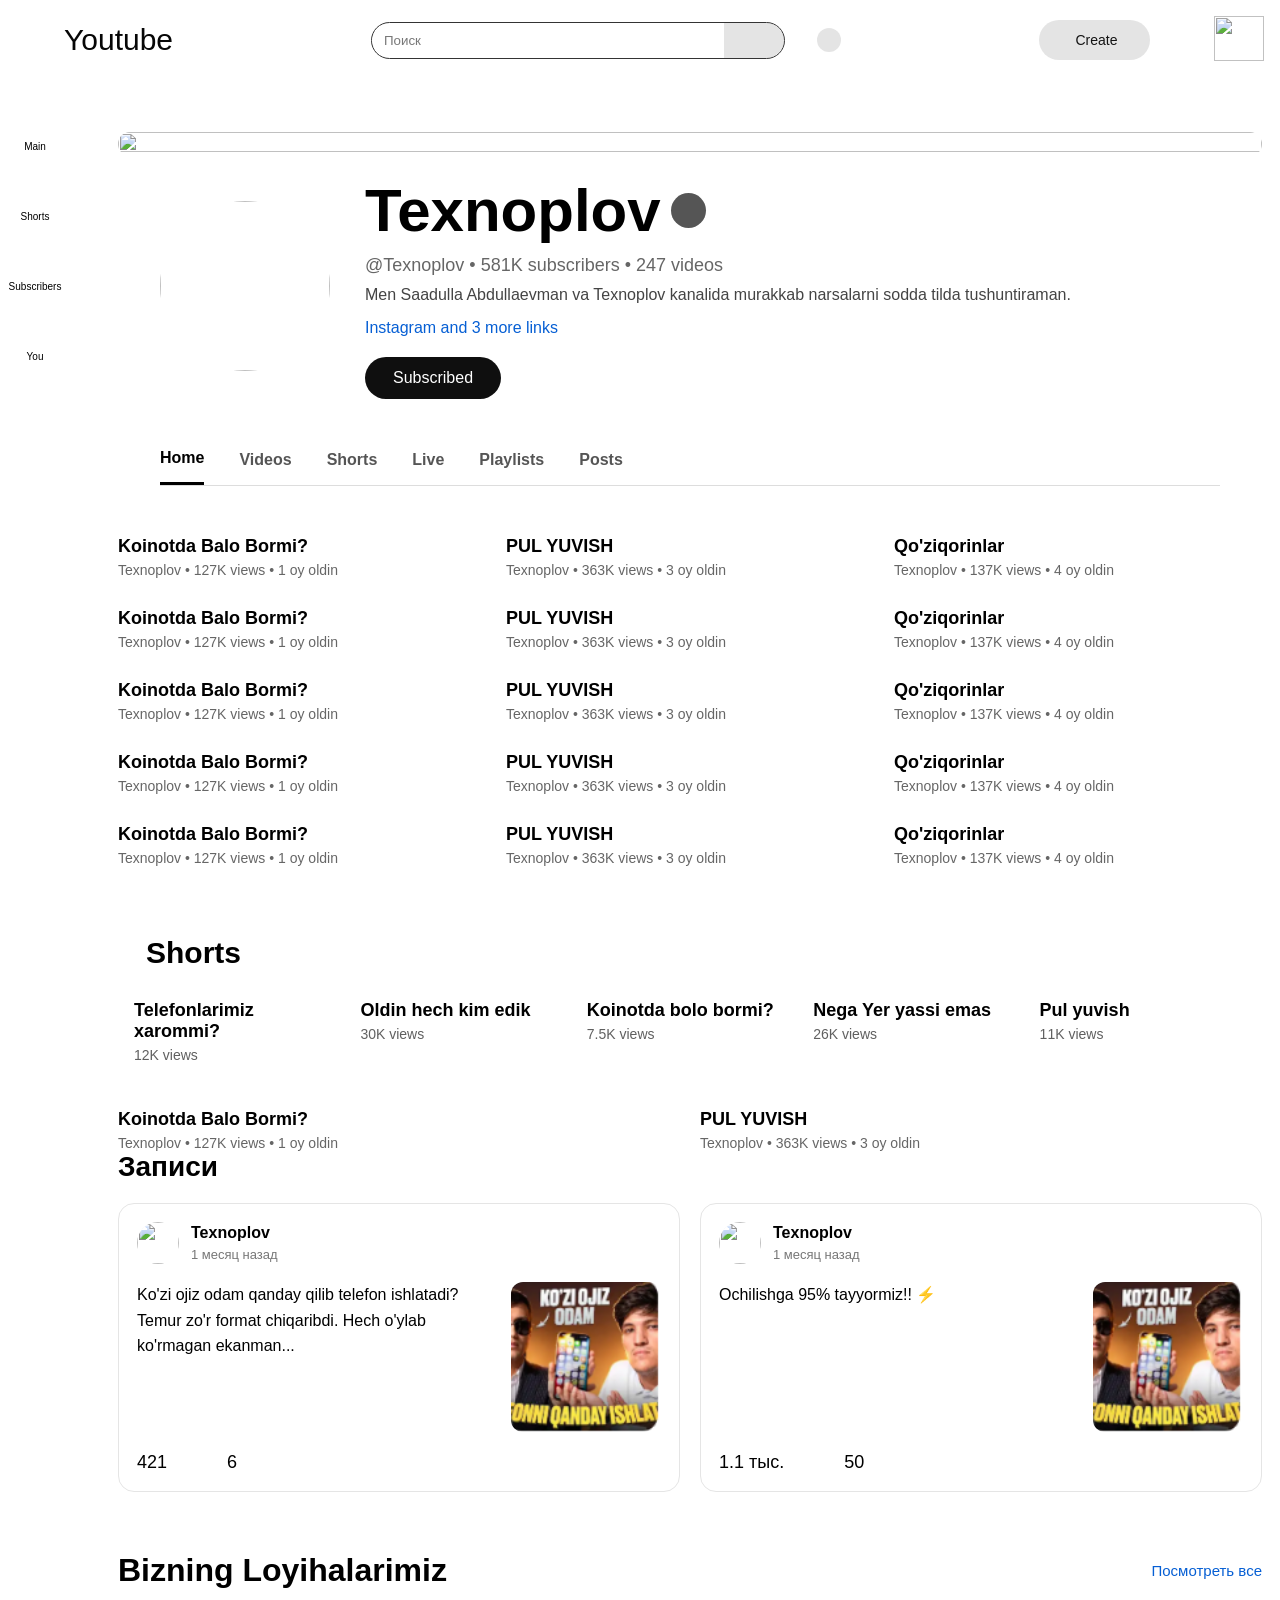
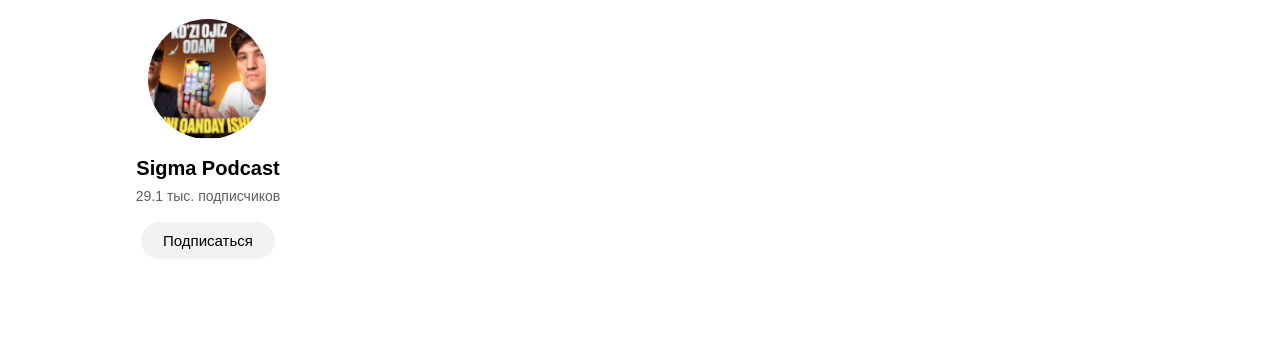
==== channel.html @ 723da360 "f i x e d" ====
<!doctype html>
<html lang="en">

<head>
  <meta charset="UTF-8" />
  <meta name="viewport" content="width=device-width, initial-scale=1.0" />
  <link rel="stylesheet" href="style.css" />
  <title>Document</title>
  <link rel="stylesheet" href="chennel.css" />
  <link rel="stylesheet" href="https://cdnjs.cloudflare.com/ajax/libs/font-awesome/7.0.1/css/all.min.css"
    integrity="sha512-2SwdPD6INVrV/lHTZbO2nodKhrnDdJK9/kg2XD1r9uGqPo1cUbujc+IYdlYdEErWNu69gVcYgdxlmVmzTWnetw=="
    crossorigin="anonymous" referrerpolicy="no-referrer" />

  <link rel="preconnect" href="https://fonts.googleapis.com" />
  <link rel="preconnect" href="https://fonts.gstatic.com" crossorigin />
  <link href="https://fonts.googleapis.com/css2?family=Roboto:ital,wght@0,100..900;1,100..900&display=swap"
    rel="stylesheet" />
</head>

<header>
  <div class="header">
    <div>
      <i class="fa-solid fa-bars menu"></i>
      <a href="index.html">
        <i class="fa-brands fa-youtube youtube"></i>
        Youtube
      </a>
    </div>
    <div>
      <div class="input">
        <input type="search" placeholder="Поиск" />
        <div>
          <i class="fa-solid fa-keyboard keyboard"></i>
          <i class="fa-solid fa-magnifying-glass search"></i>
        </div>
      </div>
      <i class="fa-solid fa-microphone microphone"></i>
    </div>
    <div>
      <button class="create">
        <i class="fa-solid fa-plus plus"></i>
        <p>Create</p>
      </button>
      <i class="fa-regular fa-bell"></i>
      <div class="profile">
        <img
          src="https://static.vecteezy.com/system/resources/thumbnails/030/504/836/small/avatar-account-flat-isolated-on-transparent-background-for-graphic-and-web-design-default-social-media-profile-photo-symbol-profile-and-people-silhouette-user-icon-vector.jpg"
          alt="" />
      </div>
    </div>
  </div>
</header>

<main>
  <aside>
    <div class="response-aside">
      <div>
        <i class="fa-solid fa-house"></i>
        <p>Main</p>
      </div>
      <div>
        <i class="fa-brands fa-shirtsinbulk"></i>
        <p>Shorts</p>
      </div>
      <div>
        <i class="fa-solid fa-calendar-minus"></i>
        <p>Subscribers</p>
      </div>
      <div>
        <i class="fa-regular fa-circle-user"></i>
        <p>You</p>
      </div>
    </div>
    <div class="response">
      <a href="#"><i class="fa-solid fa-house"></i>Home</a>
      <a href="#"><i class="fa-solid fa-house"></i>Shorts</a>
    </div>
    <div class="subscriptions response">
      <a href="#" class="aside-link">Subscribtions <i class="fa-solid fa-angle-right"></i></a>
      <a href="channel.html" <a href="www.youtube.com/@Texnoplov" target="_blank"><img
          src="https://yt3.googleusercontent.com/SVnxOpC_6OQxteYpK9imTQAQlHlv7_WPu0cGZbopuMiFBHzO0bXrD2tbR241sdbAiI-_mLNwlw=s160-c-k-c0x00ffffff-no-rj"
          alt="" />Texnoplov</a>
      <a href="www.youtube.com/@Alitechacademy" target="_blank"><img
          src="https://yt3.googleusercontent.com/ytc/AIdro_m4uN6STEEdoMvcwpxnbevso2z_sDFkSbRhRVvxnCLjCG8=s160-c-k-c0x00ffffff-no-rj"
          alt="" />Alitech</a>
      <a href="www.youtube.com/@cristiano" target="_blank"><img
          src="https://yt3.googleusercontent.com/7HR7AS1zqCg3HDKKhU734Hoqaz277rXAkSkjJlui8cf_jrw31GZF2aPn3i9JS6Hhwgcxutp0jg=s160-c-k-c0x00ffffff-no-rj"
          alt="" />UR · Cristiano</a>
      <a href="www.youtube.com/@MrBeast" target="_blank"><img
          src="https://yt3.googleusercontent.com/nxYrc_1_2f77DoBadyxMTmv7ZpRZapHR5jbuYe7PlPd5cIRJxtNNEYyOC0ZsxaDyJJzXrnJiuDE=s160-c-k-c0x00ffffff-no-rj"
          alt="" />MrBeast</a>
      <a href="www.youtube.com/@RizaNova" target="_blank"><img
          src="https://yt3.googleusercontent.com/a1rN0CgmXW0hnOr9Sfu4WKcj4ZTXZisd5sOvkEnsmu-y0MU869ohfbEBLu_XTpmPW-gjX7Vv=s160-c-k-c0x00ffffff-no-rj"
          alt="" />RizaNovaUZ</a>
      <a href="www.youtube.com/@dream"><img
          src="https://yt3.googleusercontent.com/In7JtEzLm2klae8nEa04D9OEYn_Sz8DUCEEs3lon3db0d2B7Ng4-jNRWv3C5hetujaqAj9mwBg=s160-c-k-c0x00ffffff-no-rj"
          alt="" />Dream</a>
    </div>
    <hr />
    <div class="you response">
      <a href="#" class="aside-link">you <i class="fa-solid fa-angle-right"></i></a>
      <a href="#"><i class="fa-solid fa-clock-rotate-left"></i>History</a>
      <a href="#"><i class="fa-solid fa-list-ul"></i>Playlist</a>
      <a href="#"><i class="fa-regular fa-clock"></i>Watch later</a>
      <a href="#"><i class="fa-regular fa-thumbs-up"></i>Liked</a>
    </div>
    <hr />
    <div class="navigator response">
      <a href="#"><i class="fa-brands fa-itunes-note"></i>Music</a>
      <a href="#"><i class="fa-solid fa-tower-broadcast"></i>Broadcast</a>
      <a href="#"><i class="fa-solid fa-gamepad"></i>Video Games</a>
      <a href="#"><i class="fa-solid fa-angle-down"></i>Expand</a>
    </div>
    <hr />
    <div class="others response">
      <a href="https://www.youtube.com/myfamily/"><i class="fa-brands fa-youtube youtube"></i>Youtube for kids</a>
    </div>
  </aside>
  <div class="sayit--bar">
    <div class="content">
      <section class="banner">
        <img class="img--koinot"
          src="https://yt3.googleusercontent.com/Va1byYRYzCie5SmO3gg7wbR_RD73VDBiBdTNesAqKKUrchjHsYOSTq_0roAar6qBMt0BeTXHYJ8=w1707-fcrop64=1,00005a57ffffa5a8-k-c0xffffffff-no-nd-rj"
          alt="" />
      </section>

      <section class="channel">
        <div class="channel__top">
          <div class="channel__logo">
            <img
              src="https://yt3.googleusercontent.com/SVnxOpC_6OQxteYpK9imTQAQlHlv7_WPu0cGZbopuMiFBHzO0bXrD2tbR241sdbAiI-_mLNwlw=s160-c-k-c0x00ffffff-no-rj"
              alt="" />
          </div>

          <div class="channel__info">
            <h1>
              Texnoplov
              <span><i class="fa-solid fa-check"></i></span>
            </h1>

            <p class="channel__stats">
              @Texnoplov • 581K subscribers • 247 videos
            </p>

            <p class="channel__text">
              Men Saadulla Abdullaevman va Texnoplov kanalida murakkab
              narsalarni sodda tilda tushuntiraman.
            </p>

            <a href="#">Instagram and 3 more links</a>

            <button>Subscribed</button>
          </div>
        </div>

        <div class="channel__menu">
          <a class="active" href="#">Home</a>
          <a href="#">Videos</a>
          <a href="#">Shorts</a>
          <a href="#">Live</a>
          <a href="#">Playlists</a>
          <a href="#">Posts</a>
        </div>
      </section>

      <div class="videos">
        <div class="video-card">
          <img
            src="https://i.ytimg.com/vi/QAdDF2GG3Gw/hqdefault.jpg?sqp=-oaymwEnCNACELwBSFryq4qpAxkIARUAAIhCGAHYAQHiAQoIGBACGAY4AUAB&rs=AOn4CLAnIHy7nX-rUEY167vai0dRNCbgBQ"
            alt="" />
          <h3>Koinotda Balo Bormi?</h3>
          <p>Texnoplov • 127K views • 1 oy oldin</p>
        </div>

        <div class="video-card">
          <img
            src="https://i.ytimg.com/vi/pMO4rSI0Ju8/hqdefault.jpg?sqp=-oaymwEnCNACELwBSFryq4qpAxkIARUAAIhCGAHYAQHiAQoIGBACGAY4AUAB&rs=AOn4CLB2DWqSrmeGXq7xIAr40RH18cITMA"
            alt="" />
          <h3>PUL YUVISH</h3>
          <p>Texnoplov • 363K views • 3 oy oldin</p>
        </div>

        <div class="video-card">
          <img
            src="https://i.ytimg.com/vi/JkLlI8YKP6U/hqdefault.jpg?sqp=-oaymwEnCNACELwBSFryq4qpAxkIARUAAIhCGAHYAQHiAQoIGBACGAY4AUAB&rs=AOn4CLCNomLaqM6G60IrHbwn43Dp-hcLdA"
            alt="" />
          <h3>Qo'ziqorinlar</h3>
          <p>Texnoplov • 137K views • 4 oy oldin</p>
        </div>
        <div class="video-card">
          <img
            src="https://i.ytimg.com/vi/QAdDF2GG3Gw/hqdefault.jpg?sqp=-oaymwEnCNACELwBSFryq4qpAxkIARUAAIhCGAHYAQHiAQoIGBACGAY4AUAB&rs=AOn4CLAnIHy7nX-rUEY167vai0dRNCbgBQ"
            alt="" />
          <h3>Koinotda Balo Bormi?</h3>
          <p>Texnoplov • 127K views • 1 oy oldin</p>
        </div>

        <div class="video-card">
          <img
            src="https://i.ytimg.com/vi/pMO4rSI0Ju8/hqdefault.jpg?sqp=-oaymwEnCNACELwBSFryq4qpAxkIARUAAIhCGAHYAQHiAQoIGBACGAY4AUAB&rs=AOn4CLB2DWqSrmeGXq7xIAr40RH18cITMA"
            alt="" />
          <h3>PUL YUVISH</h3>
          <p>Texnoplov • 363K views • 3 oy oldin</p>
        </div>

        <div class="video-card">
          <img
            src="https://i.ytimg.com/vi/JkLlI8YKP6U/hqdefault.jpg?sqp=-oaymwEnCNACELwBSFryq4qpAxkIARUAAIhCGAHYAQHiAQoIGBACGAY4AUAB&rs=AOn4CLCNomLaqM6G60IrHbwn43Dp-hcLdA"
            alt="" />
          <h3>Qo'ziqorinlar</h3>
          <p>Texnoplov • 137K views • 4 oy oldin</p>
        </div>
        
        
        <div class="video-card">
          <img
          src="https://i.ytimg.com/vi/QAdDF2GG3Gw/hqdefault.jpg?sqp=-oaymwEnCNACELwBSFryq4qpAxkIARUAAIhCGAHYAQHiAQoIGBACGAY4AUAB&rs=AOn4CLAnIHy7nX-rUEY167vai0dRNCbgBQ"
          alt="" />
          <h3>Koinotda Balo Bormi?</h3>
          <p>Texnoplov • 127K views • 1 oy oldin</p>
        </div>
        
        <div class="video-card">
          <img
          src="https://i.ytimg.com/vi/pMO4rSI0Ju8/hqdefault.jpg?sqp=-oaymwEnCNACELwBSFryq4qpAxkIARUAAIhCGAHYAQHiAQoIGBACGAY4AUAB&rs=AOn4CLB2DWqSrmeGXq7xIAr40RH18cITMA"
          alt="" />
          <h3>PUL YUVISH</h3>
          <p>Texnoplov • 363K views • 3 oy oldin</p>
        </div>
        
        <div class="video-card">
          <img
          src="https://i.ytimg.com/vi/JkLlI8YKP6U/hqdefault.jpg?sqp=-oaymwEnCNACELwBSFryq4qpAxkIARUAAIhCGAHYAQHiAQoIGBACGAY4AUAB&rs=AOn4CLCNomLaqM6G60IrHbwn43Dp-hcLdA"
          alt="" />
          <h3>Qo'ziqorinlar</h3>
          <p>Texnoplov • 137K views • 4 oy oldin</p>
        </div>

        <div class="video-card">
          <img
            src="https://i.ytimg.com/vi/QAdDF2GG3Gw/hqdefault.jpg?sqp=-oaymwEnCNACELwBSFryq4qpAxkIARUAAIhCGAHYAQHiAQoIGBACGAY4AUAB&rs=AOn4CLAnIHy7nX-rUEY167vai0dRNCbgBQ"
            alt="" />
          <h3>Koinotda Balo Bormi?</h3>
          <p>Texnoplov • 127K views • 1 oy oldin</p>
        </div>

        <div class="video-card">
          <img
            src="https://i.ytimg.com/vi/pMO4rSI0Ju8/hqdefault.jpg?sqp=-oaymwEnCNACELwBSFryq4qpAxkIARUAAIhCGAHYAQHiAQoIGBACGAY4AUAB&rs=AOn4CLB2DWqSrmeGXq7xIAr40RH18cITMA"
            alt="" />
          <h3>PUL YUVISH</h3>
          <p>Texnoplov • 363K views • 3 oy oldin</p>
        </div>

        <div class="video-card">
          <img
            src="https://i.ytimg.com/vi/JkLlI8YKP6U/hqdefault.jpg?sqp=-oaymwEnCNACELwBSFryq4qpAxkIARUAAIhCGAHYAQHiAQoIGBACGAY4AUAB&rs=AOn4CLCNomLaqM6G60IrHbwn43Dp-hcLdA"
            alt="" />
          <h3>Qo'ziqorinlar</h3>
          <p>Texnoplov • 137K views • 4 oy oldin</p>
        </div>
        <div class="video-card">
          <img
            src="https://i.ytimg.com/vi/QAdDF2GG3Gw/hqdefault.jpg?sqp=-oaymwEnCNACELwBSFryq4qpAxkIARUAAIhCGAHYAQHiAQoIGBACGAY4AUAB&rs=AOn4CLAnIHy7nX-rUEY167vai0dRNCbgBQ"
            alt="" />
          <h3>Koinotda Balo Bormi?</h3>
          <p>Texnoplov • 127K views • 1 oy oldin</p>
        </div>

        <div class="video-card">
          <img
            src="https://i.ytimg.com/vi/pMO4rSI0Ju8/hqdefault.jpg?sqp=-oaymwEnCNACELwBSFryq4qpAxkIARUAAIhCGAHYAQHiAQoIGBACGAY4AUAB&rs=AOn4CLB2DWqSrmeGXq7xIAr40RH18cITMA"
            alt="" />
          <h3>PUL YUVISH</h3>
          <p>Texnoplov • 363K views • 3 oy oldin</p>
        </div>

        <div class="video-card">
          <img
            src="https://i.ytimg.com/vi/JkLlI8YKP6U/hqdefault.jpg?sqp=-oaymwEnCNACELwBSFryq4qpAxkIARUAAIhCGAHYAQHiAQoIGBACGAY4AUAB&rs=AOn4CLCNomLaqM6G60IrHbwn43Dp-hcLdA"
            alt="" />
          <h3>Qo'ziqorinlar</h3>
          <p>Texnoplov • 137K views • 4 oy oldin</p>
        </div>

      </div>


      <section class="shorts">
        <div class="shorts-title">
          <h2><i class="fa-brands fa-youtube"></i>Shorts</h2>
        </div>

        <div class="shorts-list">

          <div class="short-card">
            <img
              src="https://i.ytimg.com/vi/7BCgiT4s0mw/oardefault.jpg?sqp=-oaymwEoCJUDENAFSFqQAgHyq4qpAxcIARUAAIhC2AEB4gEKCBgQAhgGOAFAAQ==&rs=AOn4CLAx1yPiZ21TLeMe4YgU2m4jkp0bAA&usqp=CCk"
              alt="">
            <h4>Telefonlarimiz xarommi?</h4>
            <p>12K views</p>
          </div>

          <div class="short-card">
            <img
              src="https://i.ytimg.com/vi/5EN3wJH-EQk/oardefault.jpg?sqp=-oaymwEoCJUDENAFSFqQAgHyq4qpAxcIARUAAIhC2AEB4gEKCBgQAhgGOAFAAQ==&rs=AOn4CLAGCt3bczM1ZMizy1qWqdiPG4mZKA&usqp=CCk"
              alt="">
            <h4>Oldin hech kim edik</h4>
            <p>30K views</p>
          </div>

          <div class="short-card">
            <img
              src="https://i.ytimg.com/vi/5EN3wJH-EQk/oardefault.jpg?sqp=-oaymwEoCJUDENAFSFqQAgHyq4qpAxcIARUAAIhC2AEB4gEKCBgQAhgGOAFAAQ==&rs=AOn4CLAGCt3bczM1ZMizy1qWqdiPG4mZKA&usqp=CCk"
              alt="">
            <h4>Koinotda bolo bormi?</h4>
            <p>7.5K views</p>
          </div>

          <div class="short-card">
            <img
              src="https://i.ytimg.com/vi/5EN3wJH-EQk/oardefault.jpg?sqp=-oaymwEoCJUDENAFSFqQAgHyq4qpAxcIARUAAIhC2AEB4gEKCBgQAhgGOAFAAQ==&rs=AOn4CLAGCt3bczM1ZMizy1qWqdiPG4mZKA&usqp=CCk"
              alt="">
            <h4>Nega Yer yassi emas</h4>
            <p>26K views</p>
          </div>

          <div class="short-card">
            <img
              src="https://i.ytimg.com/vi/5EN3wJH-EQk/oardefault.jpg?sqp=-oaymwEoCJUDENAFSFqQAgHyq4qpAxcIARUAAIhC2AEB4gEKCBgQAhgGOAFAAQ==&rs=AOn4CLAGCt3bczM1ZMizy1qWqdiPG4mZKA&usqp=CCk"
              alt="">
            <h4>Pul yuvish</h4>
            <p>11K views</p>
          </div>

        </div>
      </section>
      </section>





      <div class="videos">
        <div class="video-card">
          <img
            src="https://i.ytimg.com/vi/QAdDF2GG3Gw/hqdefault.jpg?sqp=-oaymwEnCNACELwBSFryq4qpAxkIARUAAIhCGAHYAQHiAQoIGBACGAY4AUAB&rs=AOn4CLAnIHy7nX-rUEY167vai0dRNCbgBQ"
            alt="" />
          <h3>Koinotda Balo Bormi?</h3>
          <p>Texnoplov • 127K views • 1 oy oldin</p>
        </div>

        <div class="video-card">
          <img
            src="https://i.ytimg.com/vi/pMO4rSI0Ju8/hqdefault.jpg?sqp=-oaymwEnCNACELwBSFryq4qpAxkIARUAAIhCGAHYAQHiAQoIGBACGAY4AUAB&rs=AOn4CLB2DWqSrmeGXq7xIAr40RH18cITMA"
            alt="" />
          <h3>PUL YUVISH</h3>
          <p>Texnoplov • 363K views • 3 oy oldin</p>
        </div>







   

        </div>




               <section class="posts">
    <h2 class="posts__title">Записи</h2>

    <div class="posts__wrapper">

        <div class="post">
            <div class="post__top">
                <div class="post__user">
                    <img src="https://yt3.googleusercontent.com/SVnxOpC_6OQxteYpK9imTQAQlHlv7_WPu0cGZbopuMiFBHzO0bXrD2tbR241sdbAiI-_mLNwlw=s48-c-k-c0x00ffffff-no-rj-mo" alt="">
                    <div>
                        <h4>Texnoplov</h4>
                        <span>1 месяц назад</span>
                    </div>
                </div>

                <div class="post__menu"><i class="fa-solid fa-ellipsis-vertical"></i></div>
            </div>

            <div class="post__content">
                <div class="post__text">
                    Ko'zi ojiz odam qanday qilib telefon ishlatadi?
                    Temur zo'r format chiqaribdi.
                    Hech o'ylab ko'rmagan ekanman...
                </div>

                <img src="texnoplov-img.png" alt="" class="post__image">
            </div>

            <div class="post__bottom">
                <div><i class="fa-regular fa-thumbs-up"></i> 421</div>
                <div><i class="fa-regular fa-thumbs-down"></i></div>
                <div><i class="fa-regular fa-comment-dots"></i> 6</div>
            </div>
        </div>

        <div class="post">
            <div class="post__top">
                <div class="post__user">
                    <img src="https://yt3.googleusercontent.com/SVnxOpC_6OQxteYpK9imTQAQlHlv7_WPu0cGZbopuMiFBHzO0bXrD2tbR241sdbAiI-_mLNwlw=s48-c-k-c0x00ffffff-no-rj-mo" alt="">
                    <div>
                        <h4>Texnoplov</h4>
                        <span>1 месяц назад</span>
                    </div>
                </div>

                <div class="post__menu"><i class="fa-solid fa-ellipsis-vertical"></i></div>
            </div>

            <div class="post__content">
                <div class="post__text">
                    Ochilishga 95% tayyormiz!! ⚡️
                </div>

                <img src="texnoplov-img.png" alt="" class="post__image">
            </div>

            <div class="post__bottom">
                <div><i class="fa-regular fa-thumbs-up"></i> 1.1 тыс.</div>
                <div><i class="fa-regular fa-thumbs-down"></i></div>
                <div><i class="fa-regular fa-comment-dots"></i>50</div>
            </div>
        </div>

    </div>
</section>





<section class="projects">

    <div class="projects__top">
        <h2>Bizning Loyihalarimiz</h2>
        <a href="#">Посмотреть все</a>
    </div>

    <div class="projects__wrapper">

        <div class="project-card">

            <img src="/texnoplov-img.png" alt="">

            <h3>Sigma Podcast</h3>

            <p>29.1 тыс. подписчиков</p>

            <button>Подписаться</button>

        </div>

    </div>

</section>
      </div>
    </div>
  </div>
</main>

</html>
---- style.css ----
* {
  margin: 0;
  padding: 0;
  box-sizing: border-box;
}

body {
  padding-block: 32px;
  font-family: Arial, Helvetica, sans-serif;
}

:root {
  --header-height: 80px;
}

.container {
  display: flex;
  flex-wrap: wrap;
  flex-direction: column;
}

.header {
  top: 0;
  left: 0;
  width: 100%;
  opacity: 0.97;
  display: flex;
  position: fixed;
  align-items: center;
  padding-inline: 16px;
  background-color: white;
  height: var(--header-height);
  justify-content: space-between;
}

.menu {
  padding: 8px;
  font-size: 28px;
  transition: 0.4s;
  box-sizing: content-box;
}

.header a {
  font-size: 24px;
  color: black;
  text-decoration: none;
}

.youtube {
  color: #ff0000;
}

.header > div {
  gap: 32px;
  display: flex;
  align-items: center;
  border-radius: 50px;
}

.input > div {
  display: flex;
  align-items: center;
  justify-content: flex-end;
}

.search {
  height: 35px;
  min-width: 60px;
  font-size: 17px;
  padding-top: 8px;
  background-color: #aaaaaa52;
  border-top-right-radius: 100px;
  border-bottom-right-radius: 100px;
}

.search:hover {
  background-color: #aaaaaa86;
}

.input {
  width: 120%;
  height: 36px;
  display: flex;
  min-width: 130px;
  border-radius: 50px;
  align-items: center;
  border: 1px solid #303030;
}

input {
  width: 100%;
  height: 100%;
  border: none;
  outline: none;
  padding: 0px 12px;
  border-radius: 50px;
}

.header img {
  width: 32px;
  height: 32px;
}

.menu:hover {
  border-radius: 100%;
  background: #606060b7;
}

.microphone {
  padding: 12px;
  border-radius: 100%;
  box-sizing: content-box;
  background-color: #aaaaaa52;
}

.microphone:hover {
  background-color: #aaaaaa86;
}

.header button {
  border: none;
  background-color: #aaaaaa52;
}

.create {
  gap: 4px;
  width: 111px;
  height: 40px;
  display: flex;
  font-size: 14px;
  color: #0f0f0f;
  white-space: nowrap;
  align-items: center;
  border-radius: 20px;
  justify-content: center;
  background-color: #f2f2f2;
}

.create:hover {
  background-color: #cfcdcdab;
}

.fa-bell {
  font-size: 18px;
}

main {
  display: grid;
}

aside {
  width: 260px;
  display: flex;
  padding-left: 24px;
  flex-direction: column;
  padding-top: calc(var(--header-height));
}

aside > div {
  gap: 12px;
  display: flex;
  flex-direction: column;
  justify-content: center;
}
aside > div > a {
  display: flex;
  align-items: center;
}

.aside-link a {
  display: flex;
  align-items: center;
}

.subscriptions img {
  width: 24px;
}

aside a {
  height: 40px;
  padding-left: 10px;
  color: #0f0f0f;
  font-size: 1.2rem;
  border-radius: 12px;
  text-decoration: none;
}

aside a img {
  border-radius: 50%;
}

aside a:hover {
  background-color: #e5e5e5;
}

aside hr {
  width: 90%;
  margin-block: 22px;
}

.aside-link {
  font-size: 1.4rem;
}

.youtube-sections {
  display: flex;
  overflow-x: auto;
  flex-wrap: nowrap;
  grid-column: 2 / 4;
  flex-direction: column;
  padding-top: calc(var(--header-height));
}

.youtube-setions {
  gap: 12px;
  width: 100%;
  display: flex;
  overflow-x: auto;
  flex-wrap: nowrap;
}

.youtube-setions button {
  white-space: nowrap;
}

.youtube-sections button {
  height: 32px;
  border: none;
  padding: 0 16px;
  font-weight: 500;
  border-radius: 8px;
}

.videos-wrapper {
  margin-top: 32px;
  grid-row: 2 / 2;
  grid-column: 2 / 4;
}

.videos {
  display: grid;
  grid-template-columns: 1fr 1fr 1fr;
}

.video h3 {
  font-size: 16px;
  color: #0f0f0f;
  font-weight: 500;
}

.video p {
  font-size: 14px;
  color: #606060;
  font-weight: 400;
}

.video a {
  text-decoration: none;
}

aside img,
aside i {
  margin-right: 24px;
}

.short-videos {
  display: grid;
  margin-top: 32px;
  grid-template-columns: repeat(5, 1fr);
}

.shorts video {
  width: 100%;
  border-radius: 12px;
}

.shorts-title {
  font-size: 20px;
  margin: 24px 12px;
}

.shorts a {
  text-decoration: none;
}

.shorts h3 {
  color: #0f0f0f;
}

.shorts p {
  color: #606060;
}

.video {
  width: 100%;
  transition: 0.4s;
  border-radius: 12px;
  padding: 10px 18px;
  box-sizing: border-box;
}

.video:hover {
  background-color: #fae9e5;
}

.shorts {
  width: 100%;
  padding: 6px 16px;
  transition: 0.4s;
  border-radius: 12px;
}

.shorts:hover {
  background-color: #fae9e5;
}

.response-aside {
  display: none;
  font-size: 12px;
  background-color: transparent;
}

.response-aside div:hover {
  background-color: #6060602a;
}

.response-aside i {
  font-size: 18px;
  margin-right: 0;
  text-align: center;
}

.response-aside div {
  border-radius: 12px;
  width: 70px;
  height: 70px;
  display: flex;
  text-align: center;
  align-items: center;
  flex-direction: column;
  justify-content: center;
}

.response-aside p {
  font-size: 10px;
}

.video video {
  width: 100%;
  border-radius: 12px;
}

.two {
  border-radius: 100px;
  display: none;
}

.youtube-setions button {
  margin: 2px;
}

@media (max-width: 1600px) {
  .response {
    display: none;
  }

  aside {
    margin-right: 40px;
    padding-left: 0;
  }

  .response-aside {
    display: block;
  }

  aside {
    width: 50px;
    padding-left: 8px;
  }

  hr {
    display: none;
  }
}

@media (max-width: 1510px) {
  .videos {
    width: 100%;
    display: grid;
  }
}

@media (max-width: 1260px) {
  .videos {
    display: grid;
    width: 100%;
  }
}

@media (max-width: 1110px) {
  .videos {
    display: grid;
    width: 100%;
  }
}

@media (max-width: 1028px) {
  .videos video {
    width: 100%;
  }
}

@media (max-width: 980px) {
  .videos {
    display: grid;
    grid-template-columns: 1fr 1fr;
  }
  .short-videos {
    display: grid;
    grid-template-columns: 1fr 1fr 1fr;
  }
}

@media (max-width: 900px) {
  .input {
    display: none;
  }

  .header div {
    gap: 12px;
  }
}

@media (max-width: 790px) {
  aside {
    display: none;
  }
  .short-videos {
    display: grid;
    justify-items: center;
    grid-template-columns: 1fr 1fr;
  }
}

@media (max-width: 650px) {
  .videos {
    display: grid;
    justify-items: center;
    grid-template-columns: 1fr;
  }
  .video {
    width: 100%;
  }
}

@media (max-width: 480px) {
  .microphone {
    display: none !important;
  }
  .fa-bell {
    display: none !important;
  }

  .create p {
    display: none;
  }

  .create {
    padding: 12px;
    width: auto;
    height: auto;
  }
}
---- chennel.css ----
* {
  margin: 0;
  padding: 0;
  box-sizing: border-box;
}

body {
  padding-inline: 18px;
  font-family: Arial, Helvetica, sans-serif;
}

:root {
  --header-height: 80px;
}
.banner {
  max-width: 1228px;
  max-height: 250px;
}
.banner img {
  width: 100%;
  height: 100%;
}

.header {
  top: 0;
  left: 0;
  width: 100%;
  display: flex;
  opacity: 0.977;
  position: fixed;
  align-items: center;
  background-color: white;
  height: var(--header-height);
  justify-content: space-between;
}

.menu {
  padding: 8px;
  font-size: 28px;
  transition: 0.4s;
  box-sizing: content-box;
}

.header a {
  font-size: 30px;
  color: black;
  text-decoration: none;
}

.youtube {
  color: #ff0000;
}

.header > div {
  gap: 32px;
  display: flex;
  align-items: center;
  border-radius: 50px;
}

.input > div {
  display: flex;
  align-items: center;
  justify-content: flex-end;
}

.search {
  font-size: 17px;
  padding-top: 8px;
  height: 35px;
  min-width: 60px;
  background-color: #aaaaaa52;
  border-top-right-radius: 100px;
  border-bottom-right-radius: 100px;
}

.search:hover {
  background-color: #aaaaaa86;
}

.input {
  width: 414px;
  height: 100%;
  display: flex;
  border-radius: 50px;
  align-items: center;
  border: 1px solid #303030;
}

input {
  width: 390px;
  border: none;
  outline: none;
  padding: 0px 12px;
}

.header img {
  width: 50px;
  height: 45px;
}

.menu:hover {
  border-radius: 100%;
  background: #606060b7;
}

.microphone {
  padding: 12px;
  border-radius: 100%;
  box-sizing: content-box;
  background-color: #aaaaaa52;
}

.microphone:hover {
  background-color: #aaaaaa86;
}

.header button {
  border: none;
  background-color: #aaaaaa52;
}

.create {
  gap: 4px;
  width: 111px;
  height: 40px;
  display: flex;
  font-size: 14px;
  color: #0f0f0f;
  white-space: nowrap;
  align-items: center;
  border-radius: 20px;
  justify-content: center;
  background-color: #f2f2f2;
}

.create:hover {
  background-color: #cfcdcdab;
}

.fa-bell {
  font-size: 28px;
}

aside {
  position: fixed;
  left: 0;
  padding-right: 300px;
  padding-left: 32px;
  width: 300px;
  display: flex;
  overflow-x: hidden;
  line-height: 300%;
  flex-direction: column;
  padding-top: calc(var(--header-height));
}

aside > div {
  display: flex;
  width: 280px;
  justify-content: center;
  flex-direction: column;
}

.subscriptions img {
  width: 24px;
  height: 24px;
}

aside a {
  color: #0f0f0f;
  text-decoration: none;
  font-size: 1.2rem;
}

aside hr {
  width: 90%;
}

.aside-link {
  font-size: 1.4rem;
}

main {
  display: flex;
}
.content {
  flex: 1;
  padding-top: calc(var(--header-height) + 20px);
  margin-left: 20px;
}
.sayit--bar {
  display: flex;
  flex-direction: column;
}

.img--koinot {
  width: 100%;
  margin-left: 0px;
  border-radius: 20px;
  height: 250px;
  object-fit: cover;
}

.content {
  padding-left: 300px;
}

.channel {
  max-width: 1100px;
  margin: 40px auto;
  padding: 0 20px;
  margin-top: 20px;
}

.channel__top {
  display: flex;
  gap: 35px;
  align-items: center;
}

.channel__logo img {
  width: 170px;
  height: 170px;
  border-radius: 50%;
  object-fit: cover;
}

.channel__info h1 {
  font-size: 60px;
  font-weight: 700;
  display: flex;
  align-items: center;
  gap: 10px;
}

.channel__info h1 span {
  width: 35px;
  height: 35px;
  background: #555;
  color: #fff;
  border-radius: 50%;
  display: flex;
  align-items: center;
  justify-content: center;
  font-size: 18px;
}

.channel__stats {
  color: #666;
  margin: 10px 0;
  font-size: 18px;
}

.channel__text {
  margin-bottom: 15px;
  color: #444;
}

.channel__info a {
  color: #065fd4;
  text-decoration: none;
  display: block;
  margin-bottom: 20px;
}

.channel__info button {
  border: none;
  background: #0f0f0f;
  color: #fff;
  padding: 12px 28px;
  border-radius: 30px;
  font-size: 16px;
}

.channel__menu {
  margin-top: 35px;
  display: flex;
  align-items: center;
  gap: 35px;
  border-bottom: 1px solid #ddd;
}

.channel__menu a {
  text-decoration: none;
  color: #555;
  padding: 15px 0;
  font-weight: 600;
}

.channel__menu .active {
  color: #000;
  border-bottom: 3px solid #000;
}

.search {
  margin-left: auto;
  font-size: 28px;
  cursor: pointer;
}

@media (max-width: 768px) {
  .channel__top {
    flex-direction: column;
    text-align: center;
  }

  .channel__info h1 {
    justify-content: center;
    font-size: 38px;
  }

  .channel__menu {
    overflow: auto;
    gap: 20px;
  }

  .search {
    display: none;
  }

  .content {
    padding-left: 0 !important;
  }
}

.video-section {
  max-width: 1400px;
  margin: auto;
  padding: 20px;
}

.videos {
  display: grid;
  grid-template-columns: repeat(auto-fit, minmax(280px, 1fr));
  gap: 20px;
  margin-top: 30px;
}

.video-card img {
  width: 100%;
  border-radius: 12px;
  display: block;
}

.video-card h3 {
  font-size: 18px;
  margin: 10px 0 5px;
}

.video-card p {
  color: #666;
  font-size: 14px;
}
.video-card img {
  width: 100%;
  object-fit: cover;
  display: block;
  border-radius: 12px;
}

.shorts {
  width: 100%;
  margin-top: 40px;
}

.shorts-title {
  margin-bottom: 20px;
}

.shorts-list {
  display: grid;
  grid-column-gap: 50px;
  grid-template-columns: repeat(auto-fit, minmax(180px, 1fr));
  gap: 20px;
}

.short-card img {
  width: 100%;
  object-fit: cover;
  border-radius: 12px;
  display: block;
}

.short-card h4 {
  margin: 10px 0 5px;
  font-size: 18px;
  font-weight: 600;
}

.short-card p {
  color: #606060;
  font-size: 14px;
}
.hr {
  margin: auto;
  width: 90%;
  margin-block: 24px;
}

.posts {
  width: 100%;
}

.posts__title {
  font-size: 28px;
  font-weight: 700;
  margin-bottom: 20px;
}

.posts__wrapper {
  display: flex;
  gap: 20px;
  width: 100%;
}

.post {
  width: calc(50% - 10px);
  background: #fff;
  border: 1px solid #e5e5e5;
  border-radius: 16px;
  padding: 18px;
}

.post__top {
  display: flex;
  justify-content: space-between;
  align-items: center;
  margin-bottom: 18px;
}

.post__user {
  display: flex;
  align-items: center;
  gap: 12px;
}

.post__user img {
  width: 42px;
  height: 42px;
  border-radius: 50%;
  object-fit: cover;
}

.post__user h4 {
  font-size: 16px;
  margin-bottom: 3px;
}

.post__user span {
  font-size: 13px;
  color: #777;
}

.post__menu {
  font-size: 24px;
  cursor: pointer;
}

.post__content {
  display: grid;
  grid-template-columns: 1fr 150px;
  gap: 16px;
  align-items: start;
}

.post__text {
  width: 100%;
  line-height: 1.6;
  word-break: break-word;
}

.post__image {
  width: 150px;
  height: 150px;
  border-radius: 12px;
  object-fit: cover;
}

.post__bottom {
  display: flex;
  gap: 30px;
  margin-top: 20px;
  font-size: 18px;
  align-items: center;
}

.projects {
  width: 100%;
  margin: 60px 0;
}

.projects__top {
  display: flex;
  justify-content: space-between;
  align-items: center;
  margin-bottom: 30px;
}

.projects__top h2 {
  font-size: 32px;
  font-weight: 700;
}

.projects__top a {
  text-decoration: none;
  color: #065fd4;
  font-size: 15px;
  font-weight: 500;
}

.projects__wrapper {
  display: flex;
  gap: 35px;
  overflow-x: auto;
  padding-bottom: 10px;
}

.projects__wrapper::-webkit-scrollbar {
  display: none;
}

.project-card {
  min-width: 180px;
  display: flex;
  flex-direction: column;
  align-items: center;
  text-align: center;
}

.project-card img {
  width: 120px;
  height: 120px;
  border-radius: 50%;
  object-fit: cover;
  margin-bottom: 18px;
}

.project-card h3 {
  font-size: 20px;
  font-weight: 600;
  margin-bottom: 8px;
}

.project-card p {
  color: #606060;
  font-size: 14px;
  margin-bottom: 18px;
}

.project-card button {
  padding: 10px 22px;
  border: none;
  border-radius: 25px;
  background: #f2f2f2;
  cursor: pointer;
  font-size: 15px;
  transition: 0.3s;
}

.project-card button:hover {
  background: #e5e5e5;
}

@media (max-width: 768px) {
  .projects__top h2 {
    font-size: 26px;
  }

  .project-card {
    min-width: 160px;
  }

  .project-card img {
    width: 90px;
    height: 90px;
  }

  .project-card h3 {
    font-size: 18px;
  }

  .project-card p {
    font-size: 13px;
  }

  .project-card button {
    padding: 8px 18px;
    font-size: 14px;
  }
}

@media (max-width: 1600px) {
  .response {
    width: 70px;
    display: none;
  }

  aside {
    width: 70px;
    margin-right: 40px;
    padding-left: 0;
  }

  .response-aside {
    width: 70px;
    display: block;
  }

  hr {
    display: none;
  }
  .content {
    padding-left: 80px;
  }
}

@media (max-width: 1510px) {
  .videos {
    width: 100%;
    display: grid;
  }
}

@media (max-width: 1260px) {
  .videos {
    display: grid;
    grid-template-columns: 1fr 1fr;
    width: 100%;
  }
  .input {
    display: none;
  }
}

@media (max-width: 1110px) {
  .videos {
    display: grid;
    width: 100%;
  }
}

@media (max-width: 1028px) {
  .videos video {
    width: 100%;
  }
}

@media (max-width: 980px) {
  .videos {
    display: grid;
    grid-template-columns: 1fr 1fr;
  }
  .short-videos {
    display: grid;
    grid-template-columns: 1fr 1fr 1fr;
  }
}

@media (max-width: 900px) {
  .input {
    display: none;
  }

  .header div {
    gap: 12px;
  }
}

@media (max-width: 790px) {
  aside {
    display: none;
    padding: 0;
  }
  .short-videos {
    display: grid;
    justify-items: center;
    grid-template-columns: 1fr 1fr;
  }
}

@media (max-width: 650px) {
  .videos {
    display: grid;
    justify-items: center;
    grid-template-columns: 1fr 1fr;
  }
  .video {
    width: 100%;
  }
}

@media (max-width: 480px) {
  .microphone {
    display: none !important;
  }
  .fa-bell {
    display: none !important;
  }

  .create p {
    display: none;
  }

  .create {
    padding: 12px;
    width: auto;
    height: auto;
  }
}
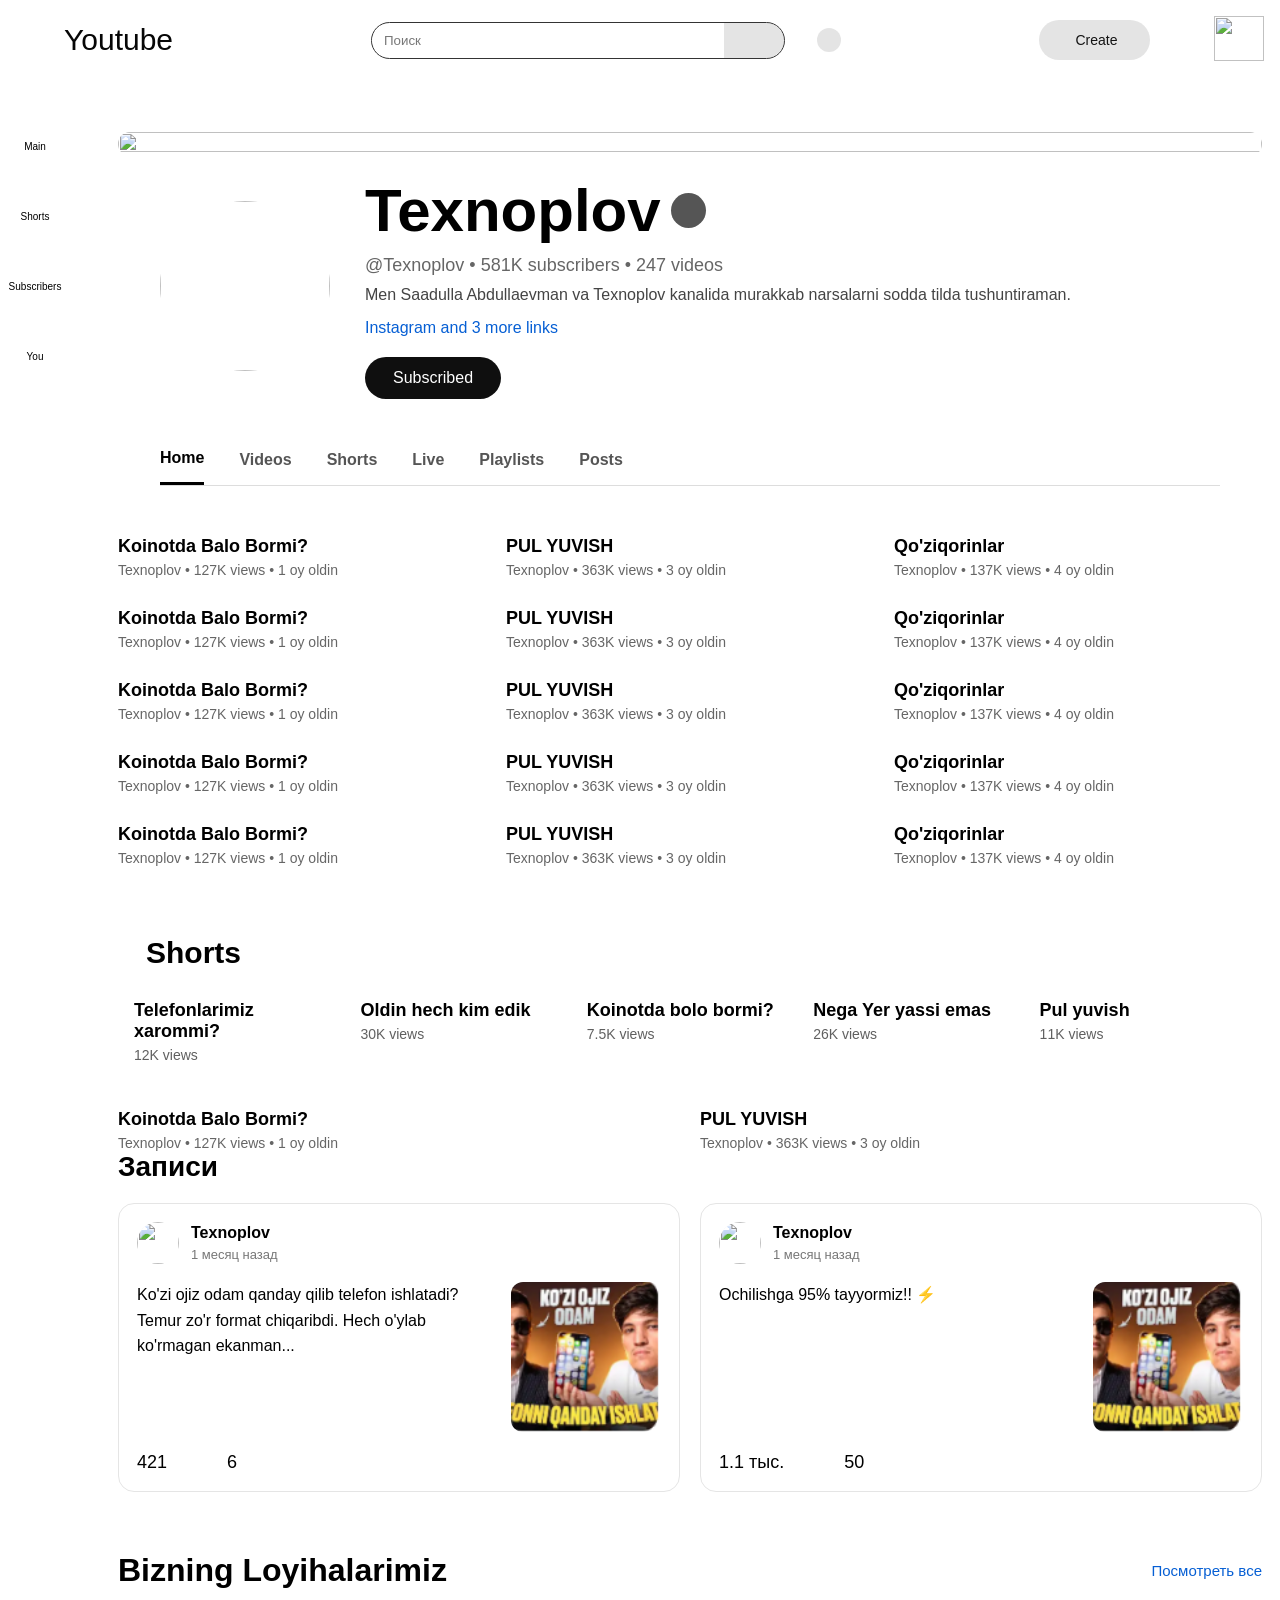
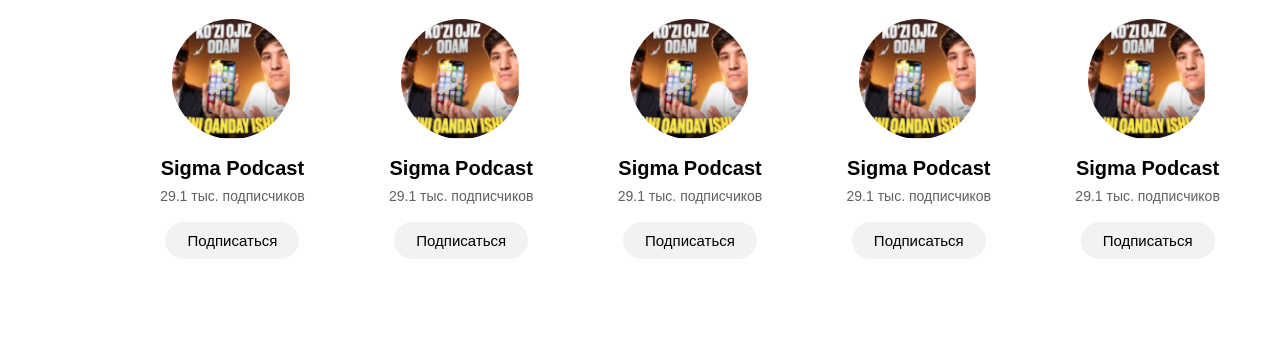
==== commit d9026180: "texnaplov/and" ====
--- a/channel.html
+++ b/channel.html
@@ -450,7 +450,7 @@
 
     <div class="projects__wrapper">
 
-        <div class="project-card">
+        <div class="project-card project-card-1">
 
             <img src="/texnoplov-img.png" alt="">
 
@@ -461,6 +461,55 @@
             <button>Подписаться</button>
 
         </div>
+
+         <div class="project-card project-card-2">
+
+            <img src="/texnoplov-img.png" alt="">
+
+            <h3>Sigma Podcast</h3>
+
+            <p>29.1 тыс. подписчиков</p>
+
+            <button>Подписаться</button>
+
+        </div>
+
+         <div class="project-card project-card-3">
+
+            <img src="/texnoplov-img.png" alt="">
+
+            <h3>Sigma Podcast</h3>
+
+            <p>29.1 тыс. подписчиков</p>
+
+            <button>Подписаться</button>
+
+        </div>
+
+         <div class="project-card project-card-4">
+
+            <img src="/texnoplov-img.png" alt="">
+
+            <h3>Sigma Podcast</h3>
+
+            <p>29.1 тыс. подписчиков</p>
+
+            <button>Подписаться</button>
+
+        </div>  
+
+        
+         <div class="project-card project-card-5">
+
+            <img src="/texnoplov-img.png" alt="">
+
+            <h3>Sigma Podcast</h3>
+
+            <p>29.1 тыс. подписчиков</p>
+
+            <button>Подписаться</button>
+
+        </div> 
 
     </div>
 
--- a/chennel.css
+++ b/chennel.css
@@ -510,14 +510,8 @@
 }
 
 .projects__wrapper {
-  display: flex;
-  gap: 35px;
-  overflow-x: auto;
-  padding-bottom: 10px;
-}
-
-.projects__wrapper::-webkit-scrollbar {
-  display: none;
+  display: grid;
+  grid-template-columns: repeat(5, 1fr);
 }
 
 .project-card {
@@ -631,6 +625,9 @@
   .input {
     display: none;
   }
+    .project-card-5 {
+    display: none;
+  }
 }
 
 @media (max-width: 1110px) {
@@ -638,6 +635,8 @@
     display: grid;
     width: 100%;
   }
+
+
 }
 
 @media (max-width: 1028px) {
@@ -676,6 +675,10 @@
     display: grid;
     justify-items: center;
     grid-template-columns: 1fr 1fr;
+  }
+
+  .project-card-4{
+    display: none;
   }
 }
 
@@ -688,7 +691,9 @@
   .video {
     width: 100%;
   }
-}
+  .project-card-3 {
+    display: none;
+  }
 
 @media (max-width: 480px) {
   .microphone {
@@ -707,4 +712,7 @@
     width: auto;
     height: auto;
   }
-}
+    .project-card-2 {
+    display: none;
+  }
+}
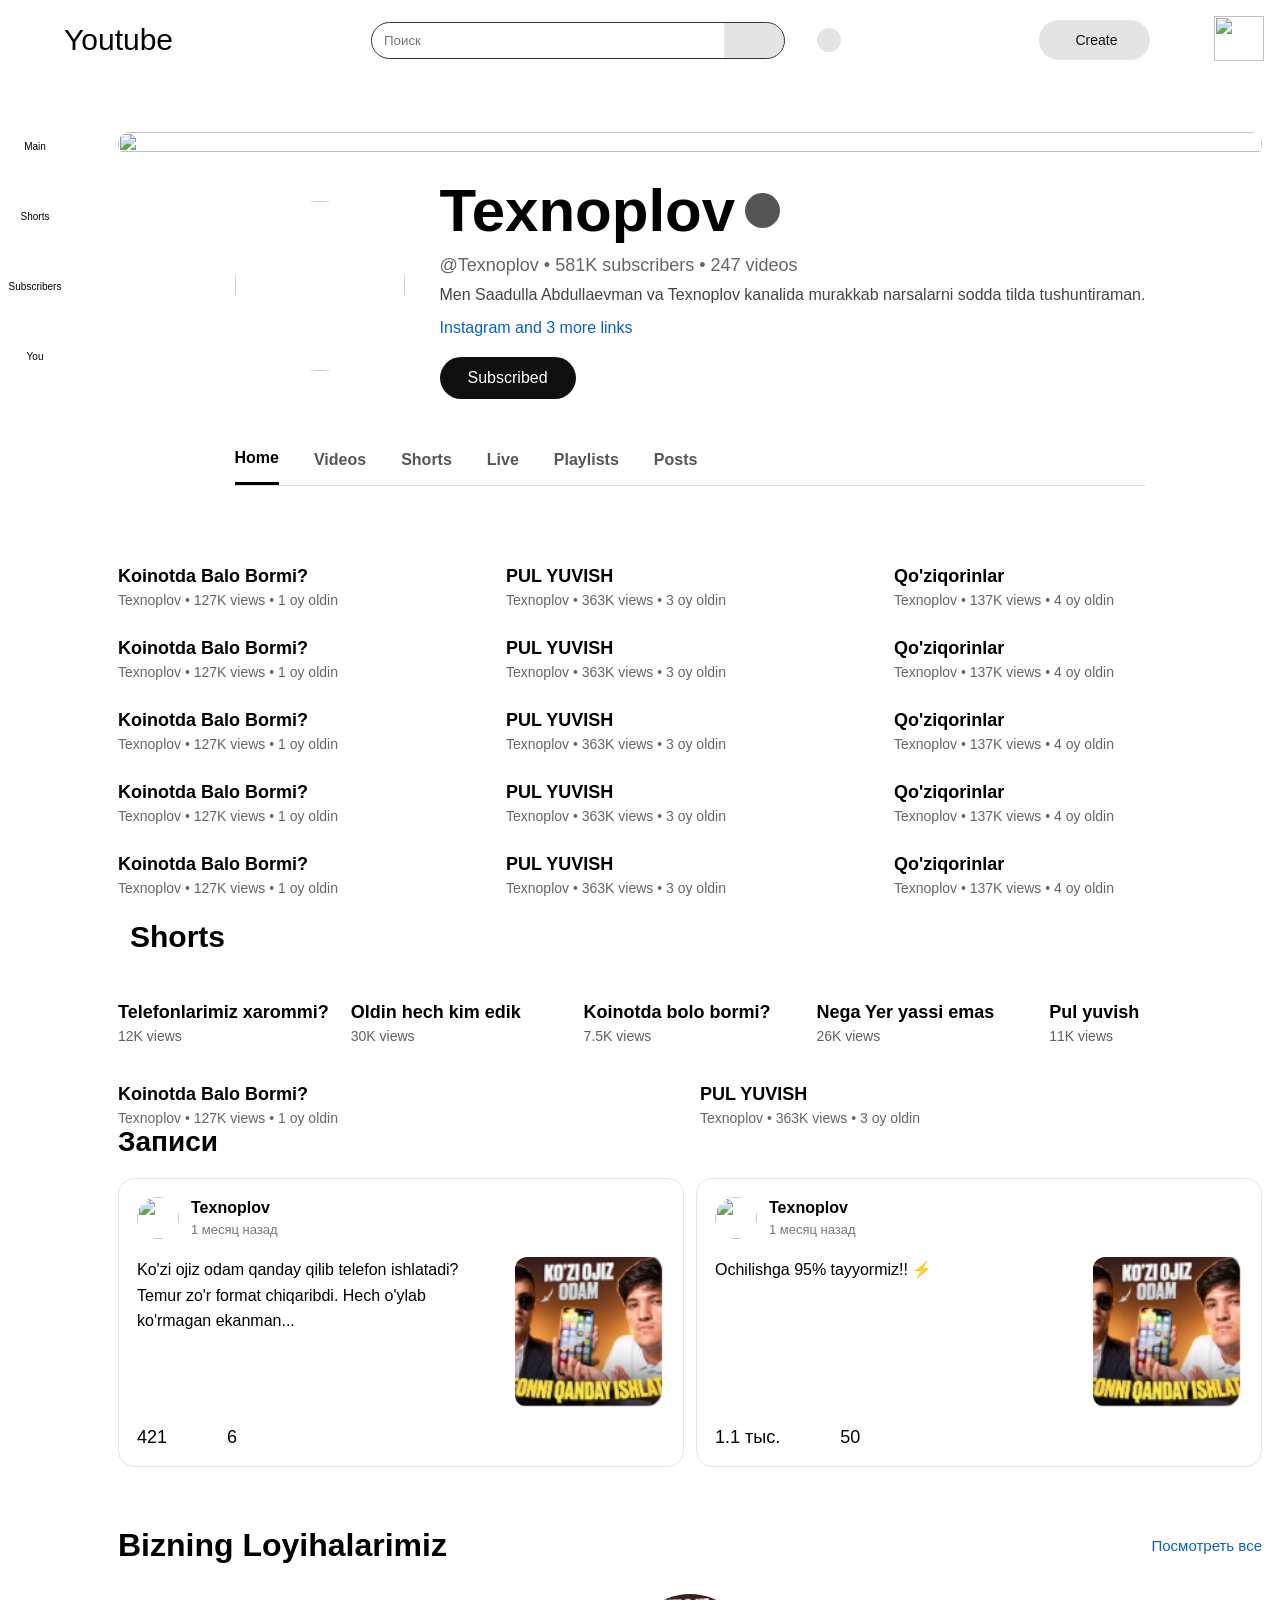
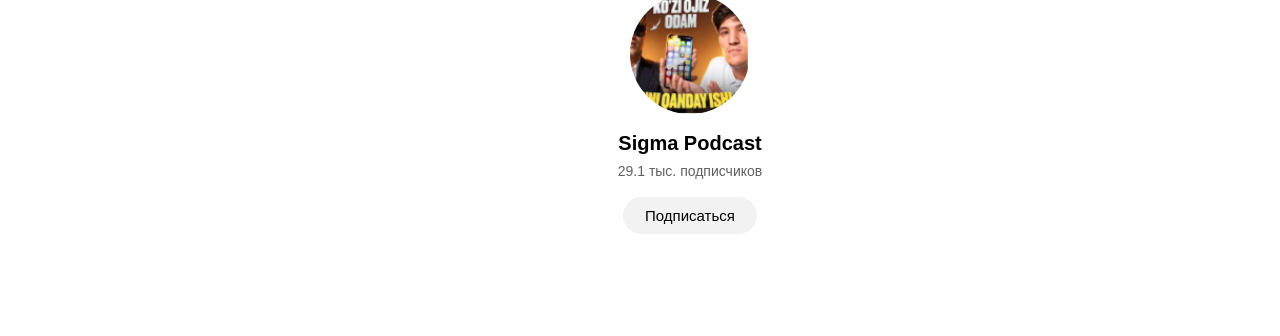
==== commit 3d5f354f: "completed texnaplov" ====
--- a/channel.html
+++ b/channel.html
@@ -286,7 +286,7 @@
       </div>
 
 
-      <section class="shorts">
+      <section class="shortss">
         <div class="shorts-title">
           <h2><i class="fa-brands fa-youtube"></i>Shorts</h2>
         </div>
@@ -335,11 +335,6 @@
 
         </div>
       </section>
-      </section>
-
-
-
-
 
       <div class="videos">
         <div class="video-card">
@@ -366,12 +361,9 @@
 
    
 
-        </div>
-
-
-
-
-               <section class="posts">
+      </div>
+
+      <section class="posts">
     <h2 class="posts__title">Записи</h2>
 
     <div class="posts__wrapper">
@@ -435,85 +427,23 @@
         </div>
 
     </div>
-</section>
-
-
-
-
-
-<section class="projects">
-
-    <div class="projects__top">
+      </section>
+
+      <section class="projects">
+      <div class="projects__top">
         <h2>Bizning Loyihalarimiz</h2>
         <a href="#">Посмотреть все</a>
     </div>
 
     <div class="projects__wrapper">
-
-        <div class="project-card project-card-1">
-
+        <div class="project-card">
             <img src="/texnoplov-img.png" alt="">
-
             <h3>Sigma Podcast</h3>
-
             <p>29.1 тыс. подписчиков</p>
-
             <button>Подписаться</button>
-
-        </div>
-
-         <div class="project-card project-card-2">
-
-            <img src="/texnoplov-img.png" alt="">
-
-            <h3>Sigma Podcast</h3>
-
-            <p>29.1 тыс. подписчиков</p>
-
-            <button>Подписаться</button>
-
-        </div>
-
-         <div class="project-card project-card-3">
-
-            <img src="/texnoplov-img.png" alt="">
-
-            <h3>Sigma Podcast</h3>
-
-            <p>29.1 тыс. подписчиков</p>
-
-            <button>Подписаться</button>
-
-        </div>
-
-         <div class="project-card project-card-4">
-
-            <img src="/texnoplov-img.png" alt="">
-
-            <h3>Sigma Podcast</h3>
-
-            <p>29.1 тыс. подписчиков</p>
-
-            <button>Подписаться</button>
-
-        </div>  
-
-        
-         <div class="project-card project-card-5">
-
-            <img src="/texnoplov-img.png" alt="">
-
-            <h3>Sigma Podcast</h3>
-
-            <p>29.1 тыс. подписчиков</p>
-
-            <button>Подписаться</button>
-
-        </div> 
-
-    </div>
-
-</section>
+          </div>
+        </div>
+      </section>
       </div>
     </div>
   </div>
--- a/chennel.css
+++ b/chennel.css
@@ -13,7 +13,7 @@
   --header-height: 80px;
 }
 .banner {
-  max-width: 1228px;
+  max-width: 1500px;
   max-height: 250px;
 }
 .banner img {
@@ -185,13 +185,15 @@
   display: flex;
 }
 .content {
-  flex: 1;
+  display: flex;
+  flex-direction: column;
   padding-top: calc(var(--header-height) + 20px);
   margin-left: 20px;
 }
 .sayit--bar {
   display: flex;
-  flex-direction: column;
+  margin: auto;
+  align-items: center;
 }
 
 .img--koinot {
@@ -359,9 +361,8 @@
   border-radius: 12px;
 }
 
-.shorts {
-  width: 100%;
-  margin-top: 40px;
+.shortss {
+  width: 100%;
 }
 
 .shorts-title {
@@ -379,7 +380,6 @@
   width: 100%;
   object-fit: cover;
   border-radius: 12px;
-  display: block;
 }
 
 .short-card h4 {
@@ -409,17 +409,17 @@
 }
 
 .posts__wrapper {
-  display: flex;
-  gap: 20px;
-  width: 100%;
+  display: grid;
+  gap: 12px;
+  grid-template-columns: 1fr 1fr;
 }
 
 .post {
-  width: calc(50% - 10px);
+  width: 100%;
+  padding: 18px;
   background: #fff;
+  border-radius: 16px;
   border: 1px solid #e5e5e5;
-  border-radius: 16px;
-  padding: 18px;
 }
 
 .post__top {
@@ -510,8 +510,9 @@
 }
 
 .projects__wrapper {
-  display: grid;
-  grid-template-columns: repeat(5, 1fr);
+  gap: 35px;
+  overflow-x: auto;
+  padding-bottom: 10px;
 }
 
 .project-card {
@@ -584,6 +585,15 @@
   }
 }
 
+@media (max-width: 1700px) {
+  .content {
+  }
+
+  .sayit--bar {
+    margin: auto;
+  }
+}
+
 @media (max-width: 1600px) {
   .response {
     width: 70px;
@@ -625,9 +635,6 @@
   .input {
     display: none;
   }
-    .project-card-5 {
-    display: none;
-  }
 }
 
 @media (max-width: 1110px) {
@@ -635,8 +642,10 @@
     display: grid;
     width: 100%;
   }
-
-
+  .posts__wrapper {
+    display: grid;
+    grid-template-columns: 1fr;
+  }
 }
 
 @media (max-width: 1028px) {
@@ -676,10 +685,6 @@
     justify-items: center;
     grid-template-columns: 1fr 1fr;
   }
-
-  .project-card-4{
-    display: none;
-  }
 }
 
 @media (max-width: 650px) {
@@ -691,9 +696,18 @@
   .video {
     width: 100%;
   }
-  .project-card-3 {
-    display: none;
-  }
+}
+
+@media (max-width: 530px) {
+  .post {
+    display: flex;
+    flex-direction: column;
+  }
+  .videos {
+    display: grid;
+    grid-template-columns: 1fr;
+  }
+}
 
 @media (max-width: 480px) {
   .microphone {
@@ -712,7 +726,15 @@
     width: auto;
     height: auto;
   }
-    .project-card-2 {
-    display: none;
-  }
-}
+
+  .shorts-list {
+    display: grid;
+    background-color: transparent;
+    grid-template-columns: 1fr;
+  }
+
+  .short-card {
+    width: 80%;
+    height: 100%;
+  }
+}
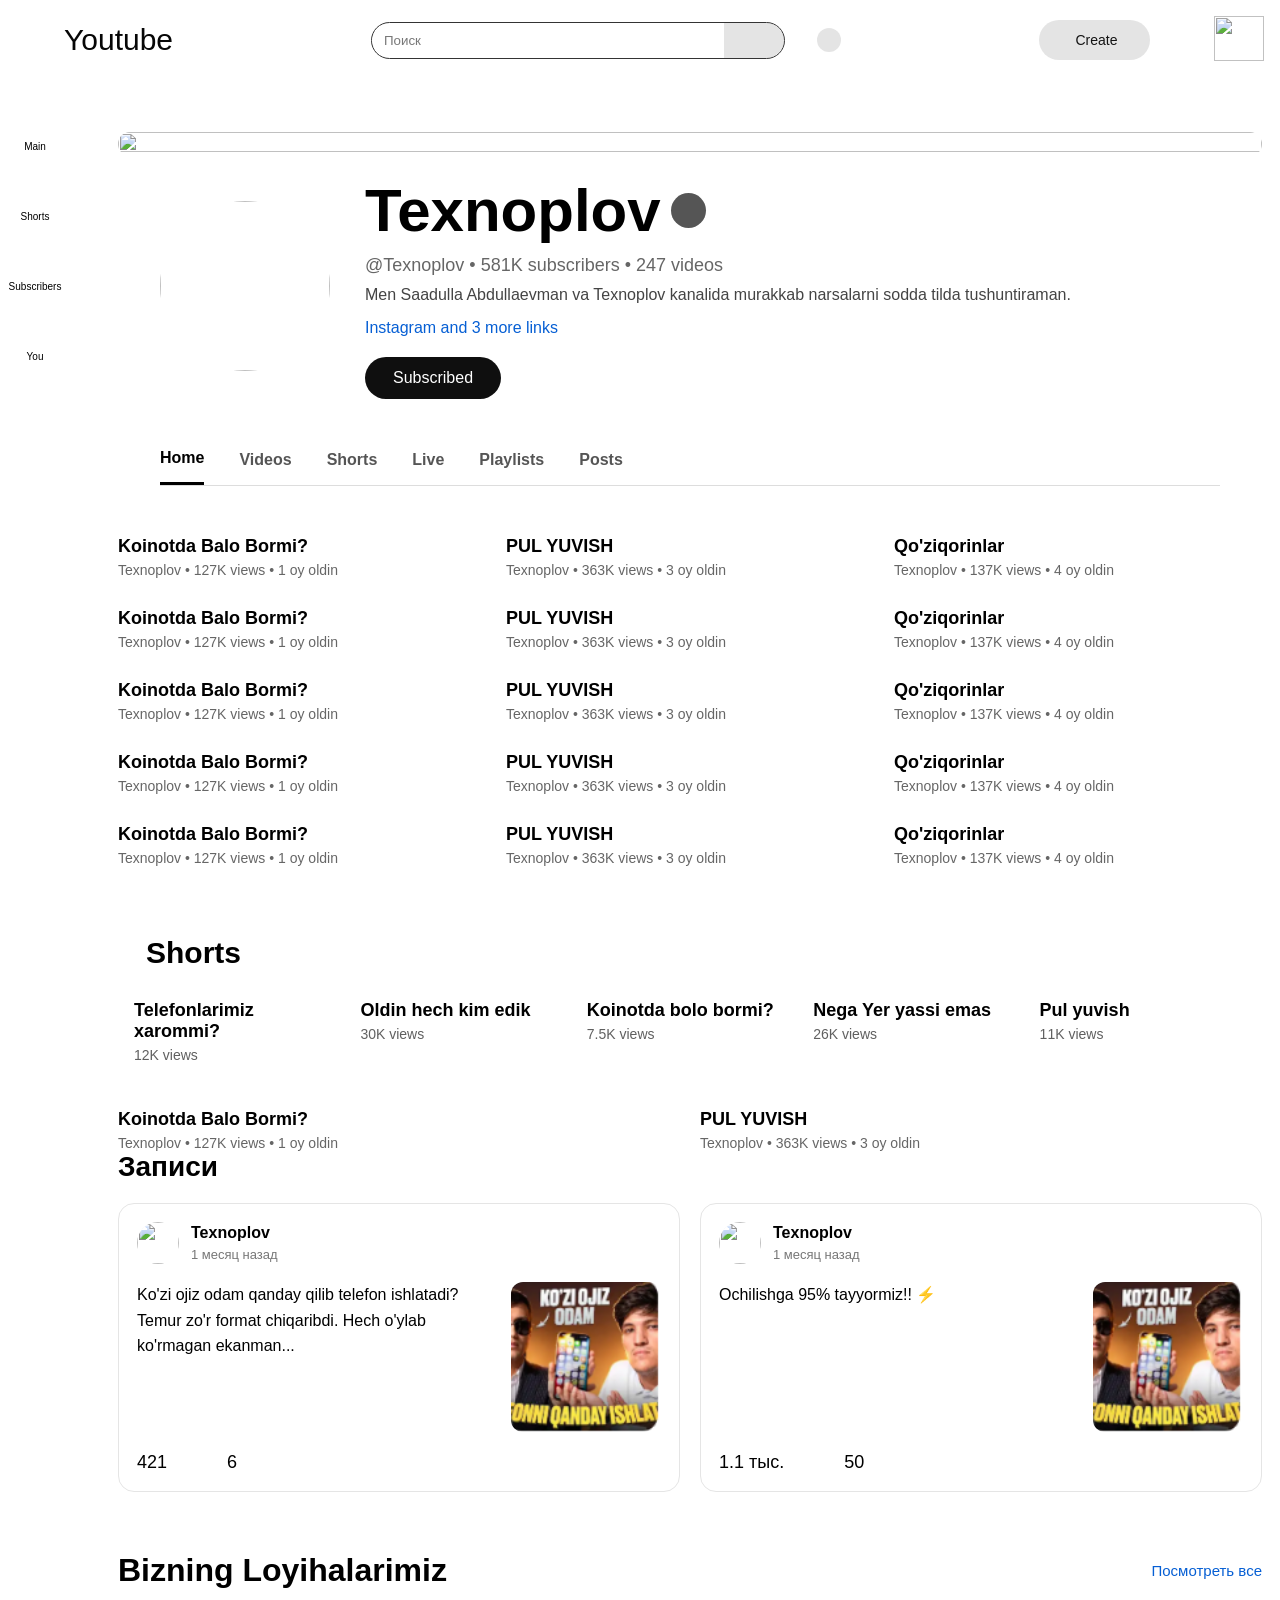
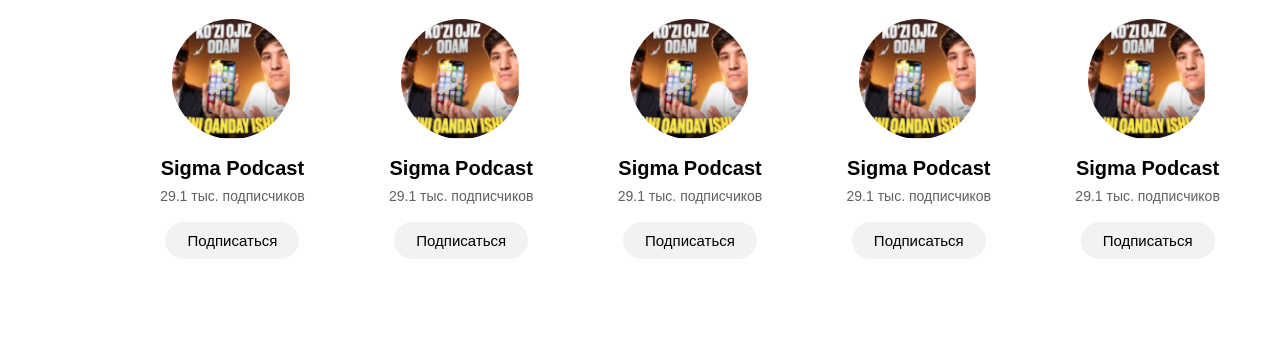
==== commit 938b4a52: "Merge pull request #5 from xondamirmuminov/texnaplov/banner Texnaplov/banner" ====
--- a/channel.html
+++ b/channel.html
@@ -286,7 +286,7 @@
       </div>
 
 
-      <section class="shortss">
+      <section class="shorts">
         <div class="shorts-title">
           <h2><i class="fa-brands fa-youtube"></i>Shorts</h2>
         </div>
@@ -335,6 +335,11 @@
 
         </div>
       </section>
+      </section>
+
+
+
+
 
       <div class="videos">
         <div class="video-card">
@@ -361,9 +366,12 @@
 
    
 
-      </div>
-
-      <section class="posts">
+        </div>
+
+
+
+
+               <section class="posts">
     <h2 class="posts__title">Записи</h2>
 
     <div class="posts__wrapper">
@@ -427,23 +435,85 @@
         </div>
 
     </div>
-      </section>
-
-      <section class="projects">
-      <div class="projects__top">
+</section>
+
+
+
+
+
+<section class="projects">
+
+    <div class="projects__top">
         <h2>Bizning Loyihalarimiz</h2>
         <a href="#">Посмотреть все</a>
     </div>
 
     <div class="projects__wrapper">
-        <div class="project-card">
+
+        <div class="project-card project-card-1">
+
             <img src="/texnoplov-img.png" alt="">
+
             <h3>Sigma Podcast</h3>
+
             <p>29.1 тыс. подписчиков</p>
+
             <button>Подписаться</button>
-          </div>
-        </div>
-      </section>
+
+        </div>
+
+         <div class="project-card project-card-2">
+
+            <img src="/texnoplov-img.png" alt="">
+
+            <h3>Sigma Podcast</h3>
+
+            <p>29.1 тыс. подписчиков</p>
+
+            <button>Подписаться</button>
+
+        </div>
+
+         <div class="project-card project-card-3">
+
+            <img src="/texnoplov-img.png" alt="">
+
+            <h3>Sigma Podcast</h3>
+
+            <p>29.1 тыс. подписчиков</p>
+
+            <button>Подписаться</button>
+
+        </div>
+
+         <div class="project-card project-card-4">
+
+            <img src="/texnoplov-img.png" alt="">
+
+            <h3>Sigma Podcast</h3>
+
+            <p>29.1 тыс. подписчиков</p>
+
+            <button>Подписаться</button>
+
+        </div>  
+
+        
+         <div class="project-card project-card-5">
+
+            <img src="/texnoplov-img.png" alt="">
+
+            <h3>Sigma Podcast</h3>
+
+            <p>29.1 тыс. подписчиков</p>
+
+            <button>Подписаться</button>
+
+        </div> 
+
+    </div>
+
+</section>
       </div>
     </div>
   </div>
--- a/chennel.css
+++ b/chennel.css
@@ -13,7 +13,7 @@
   --header-height: 80px;
 }
 .banner {
-  max-width: 1500px;
+  max-width: 1228px;
   max-height: 250px;
 }
 .banner img {
@@ -185,15 +185,13 @@
   display: flex;
 }
 .content {
-  display: flex;
-  flex-direction: column;
+  flex: 1;
   padding-top: calc(var(--header-height) + 20px);
   margin-left: 20px;
 }
 .sayit--bar {
   display: flex;
-  margin: auto;
-  align-items: center;
+  flex-direction: column;
 }
 
 .img--koinot {
@@ -361,8 +359,9 @@
   border-radius: 12px;
 }
 
-.shortss {
-  width: 100%;
+.shorts {
+  width: 100%;
+  margin-top: 40px;
 }
 
 .shorts-title {
@@ -380,6 +379,7 @@
   width: 100%;
   object-fit: cover;
   border-radius: 12px;
+  display: block;
 }
 
 .short-card h4 {
@@ -409,17 +409,17 @@
 }
 
 .posts__wrapper {
-  display: grid;
-  gap: 12px;
-  grid-template-columns: 1fr 1fr;
+  display: flex;
+  gap: 20px;
+  width: 100%;
 }
 
 .post {
-  width: 100%;
+  width: calc(50% - 10px);
+  background: #fff;
+  border: 1px solid #e5e5e5;
+  border-radius: 16px;
   padding: 18px;
-  background: #fff;
-  border-radius: 16px;
-  border: 1px solid #e5e5e5;
 }
 
 .post__top {
@@ -510,9 +510,8 @@
 }
 
 .projects__wrapper {
-  gap: 35px;
-  overflow-x: auto;
-  padding-bottom: 10px;
+  display: grid;
+  grid-template-columns: repeat(5, 1fr);
 }
 
 .project-card {
@@ -585,15 +584,6 @@
   }
 }
 
-@media (max-width: 1700px) {
-  .content {
-  }
-
-  .sayit--bar {
-    margin: auto;
-  }
-}
-
 @media (max-width: 1600px) {
   .response {
     width: 70px;
@@ -635,6 +625,9 @@
   .input {
     display: none;
   }
+    .project-card-5 {
+    display: none;
+  }
 }
 
 @media (max-width: 1110px) {
@@ -642,10 +635,8 @@
     display: grid;
     width: 100%;
   }
-  .posts__wrapper {
-    display: grid;
-    grid-template-columns: 1fr;
-  }
+
+
 }
 
 @media (max-width: 1028px) {
@@ -684,6 +675,10 @@
     display: grid;
     justify-items: center;
     grid-template-columns: 1fr 1fr;
+  }
+
+  .project-card-4{
+    display: none;
   }
 }
 
@@ -696,18 +691,9 @@
   .video {
     width: 100%;
   }
-}
-
-@media (max-width: 530px) {
-  .post {
-    display: flex;
-    flex-direction: column;
-  }
-  .videos {
-    display: grid;
-    grid-template-columns: 1fr;
-  }
-}
+  .project-card-3 {
+    display: none;
+  }
 
 @media (max-width: 480px) {
   .microphone {
@@ -726,15 +712,7 @@
     width: auto;
     height: auto;
   }
-
-  .shorts-list {
-    display: grid;
-    background-color: transparent;
-    grid-template-columns: 1fr;
-  }
-
-  .short-card {
-    width: 80%;
-    height: 100%;
-  }
-}
+    .project-card-2 {
+    display: none;
+  }
+}
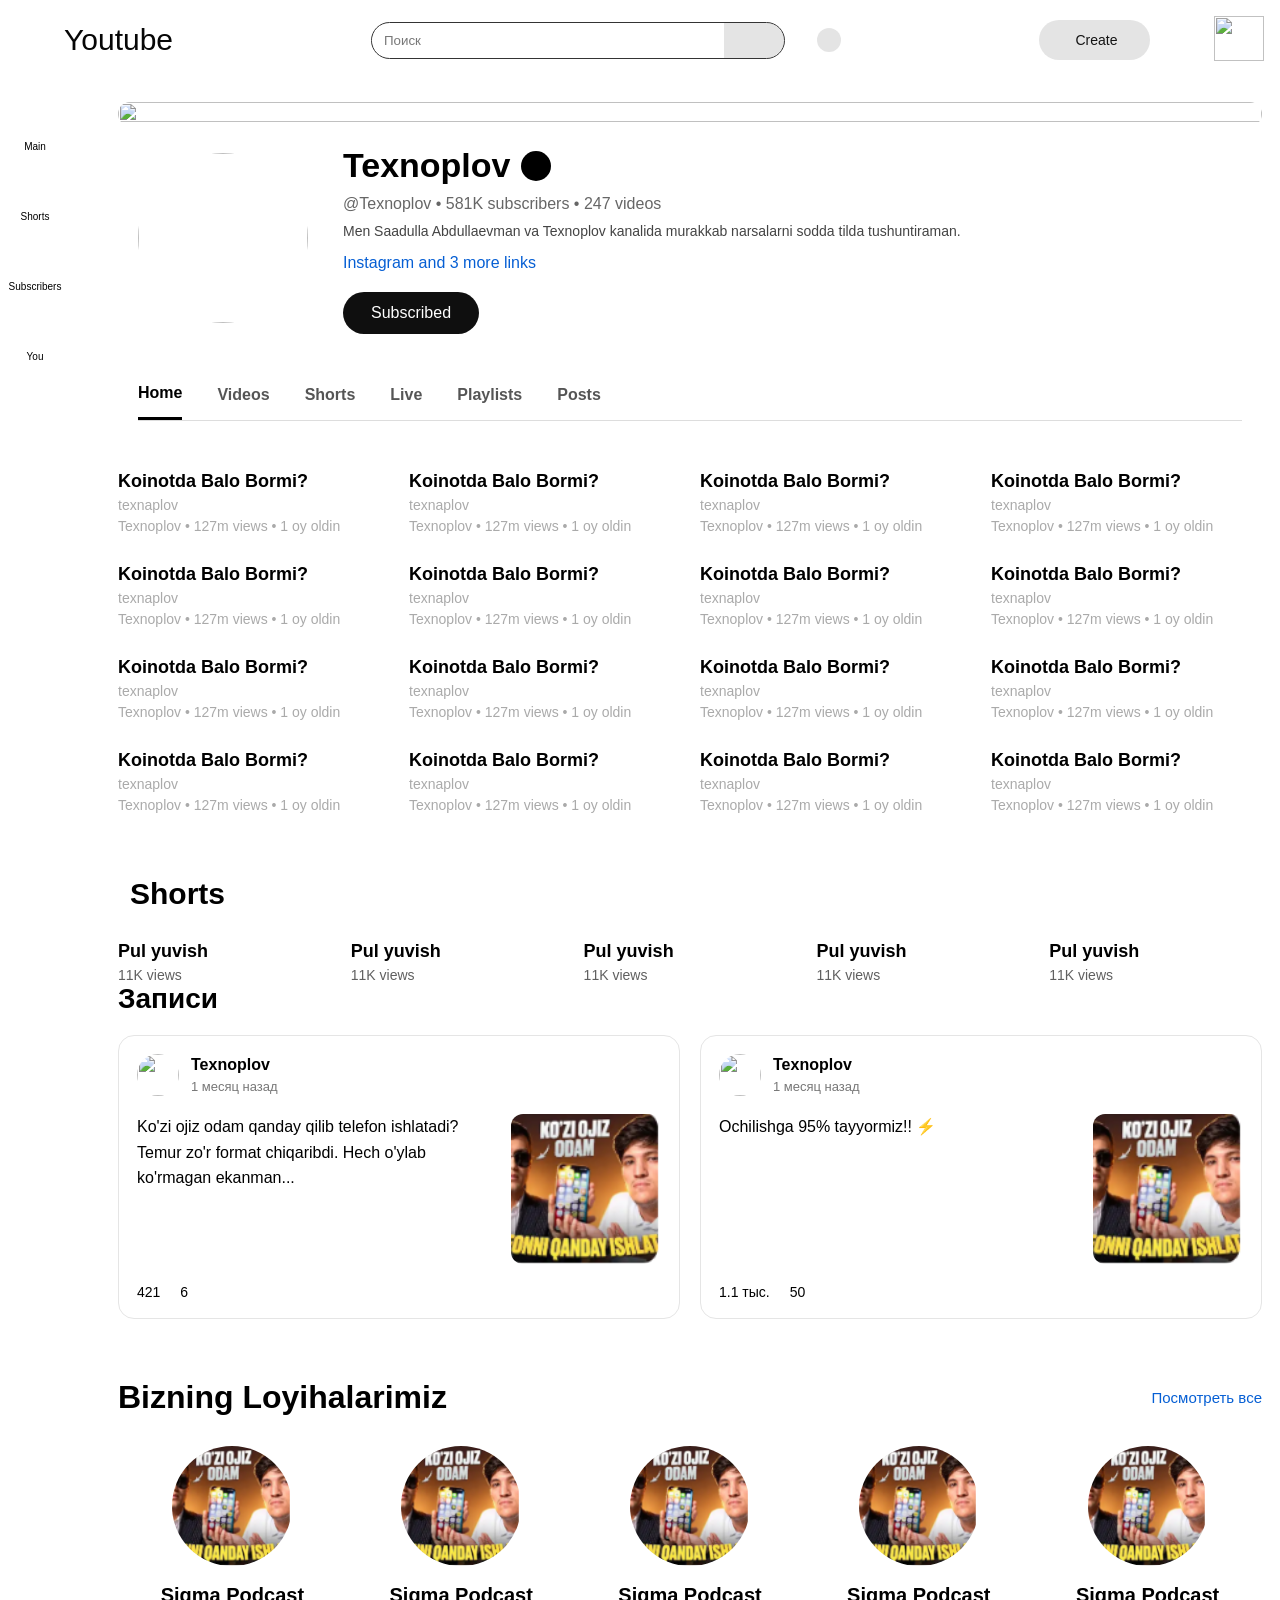
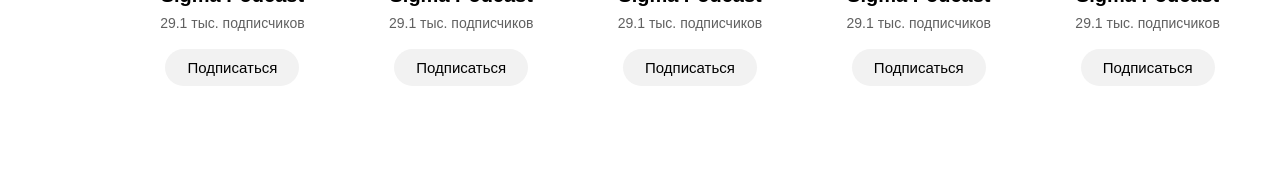
==== commit 037d603f: "texnaplov/banner" ====
--- a/channel.html
+++ b/channel.html
@@ -160,6 +160,7 @@
           <a href="#">Live</a>
           <a href="#">Playlists</a>
           <a href="#">Posts</a>
+           <i class="fa-solid fa-magnifying-glass eay"></i>
         </div>
       </section>
 
@@ -168,161 +169,326 @@
           <img
             src="https://i.ytimg.com/vi/QAdDF2GG3Gw/hqdefault.jpg?sqp=-oaymwEnCNACELwBSFryq4qpAxkIARUAAIhCGAHYAQHiAQoIGBACGAY4AUAB&rs=AOn4CLAnIHy7nX-rUEY167vai0dRNCbgBQ"
             alt="" />
-          <h3>Koinotda Balo Bormi?</h3>
-          <p>Texnoplov • 127K views • 1 oy oldin</p>
+          <div class="video-txt-wrapper">
+              <div>
+                
+                <h3>Koinotda Balo Bormi?</h3>
+                <p>texnaplov</p>
+              </div>
+              <div>
+                <i class="fa-solid fa-ellipsis-vertical icon1"></i>
+              </div>
+            </div>
+
+          <p>Texnoplov • 127m views • 1 oy oldin</p>
         </div>
 
         <div class="video-card">
           <img
             src="https://i.ytimg.com/vi/pMO4rSI0Ju8/hqdefault.jpg?sqp=-oaymwEnCNACELwBSFryq4qpAxkIARUAAIhCGAHYAQHiAQoIGBACGAY4AUAB&rs=AOn4CLB2DWqSrmeGXq7xIAr40RH18cITMA"
             alt="" />
-          <h3>PUL YUVISH</h3>
-          <p>Texnoplov • 363K views • 3 oy oldin</p>
+         <div class="video-txt-wrapper">
+              <div>
+                <h3>Koinotda Balo Bormi?</h3>
+                 <p>texnaplov</p>
+              </div>
+              <div>
+                <i class="fa-solid fa-ellipsis-vertical icon1"></i>
+              </div>
+            </div>
+
+          <p>Texnoplov • 127m views • 1 oy oldin</p>
         </div>
 
         <div class="video-card">
           <img
             src="https://i.ytimg.com/vi/JkLlI8YKP6U/hqdefault.jpg?sqp=-oaymwEnCNACELwBSFryq4qpAxkIARUAAIhCGAHYAQHiAQoIGBACGAY4AUAB&rs=AOn4CLCNomLaqM6G60IrHbwn43Dp-hcLdA"
             alt="" />
-          <h3>Qo'ziqorinlar</h3>
-          <p>Texnoplov • 137K views • 4 oy oldin</p>
-        </div>
+          <div class="video-txt-wrapper">
+              <div>
+                <h3>Koinotda Balo Bormi?</h3>
+                 <p>texnaplov</p>
+              </div>
+              <div>
+                <i class="fa-solid fa-ellipsis-vertical icon1"></i>
+              </div>
+            </div>
+
+          <p>Texnoplov • 127m views • 1 oy oldin</p>
+        </div>
+        <div class="video-card">
+          <img
+          src="https://i.ytimg.com/vi/QAdDF2GG3Gw/hqdefault.jpg?sqp=-oaymwEnCNACELwBSFryq4qpAxkIARUAAIhCGAHYAQHiAQoIGBACGAY4AUAB&rs=AOn4CLAnIHy7nX-rUEY167vai0dRNCbgBQ"
+          alt="" />
+           <div class="video-txt-wrapper">
+              <div>
+                <h3>Koinotda Balo Bormi?</h3>
+                 <p>texnaplov</p>
+              </div>
+              <div>
+                <i class="fa-solid fa-ellipsis-vertical icon1"></i>
+              </div>
+            </div>
+            
+            <p>Texnoplov • 127m views • 1 oy oldin</p>
+          </div>
+          
+          <div class="video-card">
+            <img
+            src="https://i.ytimg.com/vi/pMO4rSI0Ju8/hqdefault.jpg?sqp=-oaymwEnCNACELwBSFryq4qpAxkIARUAAIhCGAHYAQHiAQoIGBACGAY4AUAB&rs=AOn4CLB2DWqSrmeGXq7xIAr40RH18cITMA"
+            alt="" />
+            <div class="video-txt-wrapper">
+              <div>
+                <h3>Koinotda Balo Bormi?</h3>
+                 <p>texnaplov</p>
+              </div>
+              <div>
+                <i class="fa-solid fa-ellipsis-vertical icon1"></i>
+              </div>
+            </div>
+            
+            <p>Texnoplov • 127m views • 1 oy oldin</p>
+          </div>
+        
+        <div class="video-card">
+          <img
+          src="https://i.ytimg.com/vi/JkLlI8YKP6U/hqdefault.jpg?sqp=-oaymwEnCNACELwBSFryq4qpAxkIARUAAIhCGAHYAQHiAQoIGBACGAY4AUAB&rs=AOn4CLCNomLaqM6G60IrHbwn43Dp-hcLdA"
+          alt="" />
+          <div class="video-txt-wrapper">
+            <div>
+              <h3>Koinotda Balo Bormi?</h3>
+               <p>texnaplov</p>
+            </div>
+            <div>
+              <i class="fa-solid fa-ellipsis-vertical icon1"></i>
+            </div>
+          </div>
+          
+          <p>Texnoplov • 127m views • 1 oy oldin</p>
+        </div>
+      
+      
+        <div class="video-card">
+          <img
+          src="https://i.ytimg.com/vi/QAdDF2GG3Gw/hqdefault.jpg?sqp=-oaymwEnCNACELwBSFryq4qpAxkIARUAAIhCGAHYAQHiAQoIGBACGAY4AUAB&rs=AOn4CLAnIHy7nX-rUEY167vai0dRNCbgBQ"
+          alt="" />
+          <div class="video-txt-wrapper">
+            <div>
+              <h3>Koinotda Balo Bormi?</h3>
+               <p>texnaplov</p>
+            </div>
+            <div>
+              <i class="fa-solid fa-ellipsis-vertical icon1"></i>
+            </div>
+          </div>
+          
+          <p>Texnoplov • 127m views • 1 oy oldin</p>
+        </div>
+      
+      <div class="video-card">
+        <img
+        src="https://i.ytimg.com/vi/pMO4rSI0Ju8/hqdefault.jpg?sqp=-oaymwEnCNACELwBSFryq4qpAxkIARUAAIhCGAHYAQHiAQoIGBACGAY4AUAB&rs=AOn4CLB2DWqSrmeGXq7xIAr40RH18cITMA"
+        alt="" />
+        <div class="video-txt-wrapper">
+            <div>
+              <h3>Koinotda Balo Bormi?</h3>
+               <p>texnaplov</p>
+            </div>
+            <div>
+              <i class="fa-solid fa-ellipsis-vertical icon1"></i>
+            </div>
+          </div>
+          
+          <p>Texnoplov • 127m views • 1 oy oldin</p>
+        </div>
+      
+      <div class="video-card">
+        <img
+        src="https://i.ytimg.com/vi/JkLlI8YKP6U/hqdefault.jpg?sqp=-oaymwEnCNACELwBSFryq4qpAxkIARUAAIhCGAHYAQHiAQoIGBACGAY4AUAB&rs=AOn4CLCNomLaqM6G60IrHbwn43Dp-hcLdA"
+        alt="" />
+        <div class="video-txt-wrapper">
+          <div>
+            <h3>Koinotda Balo Bormi?</h3>
+             <p>texnaplov</p>
+          </div>
+          <div>
+            <i class="fa-solid fa-ellipsis-vertical icon1"></i>
+          </div>
+        </div>
+            
+        <p>Texnoplov • 127m views • 1 oy oldin</p>
+      </div>
+        
+        <div class="video-card">
+          <img
+          src="https://i.ytimg.com/vi/QAdDF2GG3Gw/hqdefault.jpg?sqp=-oaymwEnCNACELwBSFryq4qpAxkIARUAAIhCGAHYAQHiAQoIGBACGAY4AUAB&rs=AOn4CLAnIHy7nX-rUEY167vai0dRNCbgBQ"
+          alt="" />
+          <div class="video-txt-wrapper">
+            <div>
+              <h3>Koinotda Balo Bormi?</h3>
+               <p>texnaplov</p>
+            </div>
+            <div>
+              <i class="fa-solid fa-ellipsis-vertical icon1"></i>
+            </div>
+          </div>
+          
+          <p>Texnoplov • 127m views • 1 oy oldin</p>
+      </div>
+      
+      <div class="video-card">
+        <img
+        src="https://i.ytimg.com/vi/pMO4rSI0Ju8/hqdefault.jpg?sqp=-oaymwEnCNACELwBSFryq4qpAxkIARUAAIhCGAHYAQHiAQoIGBACGAY4AUAB&rs=AOn4CLB2DWqSrmeGXq7xIAr40RH18cITMA"
+        alt="" />
+        <div class="video-txt-wrapper">
+          <div>
+            <h3>Koinotda Balo Bormi?</h3>
+             <p>texnaplov</p>
+          </div>
+          <div>
+            <i class="fa-solid fa-ellipsis-vertical icon1"></i>
+            </div>
+          </div>
+          
+          <p>Texnoplov • 127m views • 1 oy oldin</p>
+        </div>
+      
+      <div class="video-card">
+        <img
+        src="https://i.ytimg.com/vi/JkLlI8YKP6U/hqdefault.jpg?sqp=-oaymwEnCNACELwBSFryq4qpAxkIARUAAIhCGAHYAQHiAQoIGBACGAY4AUAB&rs=AOn4CLCNomLaqM6G60IrHbwn43Dp-hcLdA"
+          alt="" />
+          <div class="video-txt-wrapper">
+            <div>
+              <h3>Koinotda Balo Bormi?</h3>
+               <p>texnaplov</p>
+            </div>
+            <div>
+              <i class="fa-solid fa-ellipsis-vertical icon1"></i>
+            </div>
+          </div>
+          
+          <p>Texnoplov • 127m views • 1 oy oldin</p>
+          </div>
         <div class="video-card">
           <img
             src="https://i.ytimg.com/vi/QAdDF2GG3Gw/hqdefault.jpg?sqp=-oaymwEnCNACELwBSFryq4qpAxkIARUAAIhCGAHYAQHiAQoIGBACGAY4AUAB&rs=AOn4CLAnIHy7nX-rUEY167vai0dRNCbgBQ"
             alt="" />
-          <h3>Koinotda Balo Bormi?</h3>
-          <p>Texnoplov • 127K views • 1 oy oldin</p>
-        </div>
-
-        <div class="video-card">
-          <img
+            <div class="video-txt-wrapper">
+              <div>
+                <h3>Koinotda Balo Bormi?</h3>
+                 <p>texnaplov</p>
+              </div>
+              <div>
+                <i class="fa-solid fa-ellipsis-vertical icon1"></i>
+              </div>
+            </div>
+            
+            <p>Texnoplov • 127m views • 1 oy oldin</p>
+      </div>
+      
+      <div class="video-card">
+        <img
             src="https://i.ytimg.com/vi/pMO4rSI0Ju8/hqdefault.jpg?sqp=-oaymwEnCNACELwBSFryq4qpAxkIARUAAIhCGAHYAQHiAQoIGBACGAY4AUAB&rs=AOn4CLB2DWqSrmeGXq7xIAr40RH18cITMA"
             alt="" />
-          <h3>PUL YUVISH</h3>
-          <p>Texnoplov • 363K views • 3 oy oldin</p>
-        </div>
-
-        <div class="video-card">
-          <img
-            src="https://i.ytimg.com/vi/JkLlI8YKP6U/hqdefault.jpg?sqp=-oaymwEnCNACELwBSFryq4qpAxkIARUAAIhCGAHYAQHiAQoIGBACGAY4AUAB&rs=AOn4CLCNomLaqM6G60IrHbwn43Dp-hcLdA"
-            alt="" />
-          <h3>Qo'ziqorinlar</h3>
-          <p>Texnoplov • 137K views • 4 oy oldin</p>
+            <div class="video-txt-wrapper">
+              <div>
+                <h3>Koinotda Balo Bormi?</h3>
+                 <p>texnaplov</p>
+              </div>
+              <div>
+                <i class="fa-solid fa-ellipsis-vertical icon1"></i>
+              </div>
+            </div>
+            
+            <p>Texnoplov • 127m views • 1 oy oldin</p>
         </div>
         
+        <div class="video-card">
+          <img
+          src="https://i.ytimg.com/vi/JkLlI8YKP6U/hqdefault.jpg?sqp=-oaymwEnCNACELwBSFryq4qpAxkIARUAAIhCGAHYAQHiAQoIGBACGAY4AUAB&rs=AOn4CLCNomLaqM6G60IrHbwn43Dp-hcLdA"
+          alt="" />
+          <div class="video-txt-wrapper">
+            <div>
+              <h3>Koinotda Balo Bormi?</h3>
+               <p>texnaplov</p>
+            </div>
+            <div>
+              <i class="fa-solid fa-ellipsis-vertical icon1"></i>
+            </div>
+          </div>
+          
+          <p>Texnoplov • 127m views • 1 oy oldin</p>
+        </div>  
+
+
+
+
+           <div class="video-card">
+          <img
+          src="https://i.ytimg.com/vi/JkLlI8YKP6U/hqdefault.jpg?sqp=-oaymwEnCNACELwBSFryq4qpAxkIARUAAIhCGAHYAQHiAQoIGBACGAY4AUAB&rs=AOn4CLCNomLaqM6G60IrHbwn43Dp-hcLdA"
+          alt="" />
+          <div class="video-txt-wrapper">
+            <div>
+              <h3>Koinotda Balo Bormi?</h3>
+               <p>texnaplov</p>
+            </div>
+            <div>
+              <i class="fa-solid fa-ellipsis-vertical icon1"></i>
+            </div>
+          </div>
+          
+          <p>Texnoplov • 127m views • 1 oy oldin</p>
+        </div>  
+      </div>
+    </div>
+  </div>
+  </div>
+</div>
+
+    
+    <section class="shortss">
+      <div class="shorts-title">
+          <h2><i class="fa-brands fa-youtube yutub"></i>Shorts</h2>
+        </div>
         
-        <div class="video-card">
-          <img
-          src="https://i.ytimg.com/vi/QAdDF2GG3Gw/hqdefault.jpg?sqp=-oaymwEnCNACELwBSFryq4qpAxkIARUAAIhCGAHYAQHiAQoIGBACGAY4AUAB&rs=AOn4CLAnIHy7nX-rUEY167vai0dRNCbgBQ"
-          alt="" />
-          <h3>Koinotda Balo Bormi?</h3>
-          <p>Texnoplov • 127K views • 1 oy oldin</p>
-        </div>
-        
-        <div class="video-card">
-          <img
-          src="https://i.ytimg.com/vi/pMO4rSI0Ju8/hqdefault.jpg?sqp=-oaymwEnCNACELwBSFryq4qpAxkIARUAAIhCGAHYAQHiAQoIGBACGAY4AUAB&rs=AOn4CLB2DWqSrmeGXq7xIAr40RH18cITMA"
-          alt="" />
-          <h3>PUL YUVISH</h3>
-          <p>Texnoplov • 363K views • 3 oy oldin</p>
-        </div>
-        
-        <div class="video-card">
-          <img
-          src="https://i.ytimg.com/vi/JkLlI8YKP6U/hqdefault.jpg?sqp=-oaymwEnCNACELwBSFryq4qpAxkIARUAAIhCGAHYAQHiAQoIGBACGAY4AUAB&rs=AOn4CLCNomLaqM6G60IrHbwn43Dp-hcLdA"
-          alt="" />
-          <h3>Qo'ziqorinlar</h3>
-          <p>Texnoplov • 137K views • 4 oy oldin</p>
-        </div>
-
-        <div class="video-card">
-          <img
-            src="https://i.ytimg.com/vi/QAdDF2GG3Gw/hqdefault.jpg?sqp=-oaymwEnCNACELwBSFryq4qpAxkIARUAAIhCGAHYAQHiAQoIGBACGAY4AUAB&rs=AOn4CLAnIHy7nX-rUEY167vai0dRNCbgBQ"
-            alt="" />
-          <h3>Koinotda Balo Bormi?</h3>
-          <p>Texnoplov • 127K views • 1 oy oldin</p>
-        </div>
-
-        <div class="video-card">
-          <img
-            src="https://i.ytimg.com/vi/pMO4rSI0Ju8/hqdefault.jpg?sqp=-oaymwEnCNACELwBSFryq4qpAxkIARUAAIhCGAHYAQHiAQoIGBACGAY4AUAB&rs=AOn4CLB2DWqSrmeGXq7xIAr40RH18cITMA"
-            alt="" />
-          <h3>PUL YUVISH</h3>
-          <p>Texnoplov • 363K views • 3 oy oldin</p>
-        </div>
-
-        <div class="video-card">
-          <img
-            src="https://i.ytimg.com/vi/JkLlI8YKP6U/hqdefault.jpg?sqp=-oaymwEnCNACELwBSFryq4qpAxkIARUAAIhCGAHYAQHiAQoIGBACGAY4AUAB&rs=AOn4CLCNomLaqM6G60IrHbwn43Dp-hcLdA"
-            alt="" />
-          <h3>Qo'ziqorinlar</h3>
-          <p>Texnoplov • 137K views • 4 oy oldin</p>
-        </div>
-        <div class="video-card">
-          <img
-            src="https://i.ytimg.com/vi/QAdDF2GG3Gw/hqdefault.jpg?sqp=-oaymwEnCNACELwBSFryq4qpAxkIARUAAIhCGAHYAQHiAQoIGBACGAY4AUAB&rs=AOn4CLAnIHy7nX-rUEY167vai0dRNCbgBQ"
-            alt="" />
-          <h3>Koinotda Balo Bormi?</h3>
-          <p>Texnoplov • 127K views • 1 oy oldin</p>
-        </div>
-
-        <div class="video-card">
-          <img
-            src="https://i.ytimg.com/vi/pMO4rSI0Ju8/hqdefault.jpg?sqp=-oaymwEnCNACELwBSFryq4qpAxkIARUAAIhCGAHYAQHiAQoIGBACGAY4AUAB&rs=AOn4CLB2DWqSrmeGXq7xIAr40RH18cITMA"
-            alt="" />
-          <h3>PUL YUVISH</h3>
-          <p>Texnoplov • 363K views • 3 oy oldin</p>
-        </div>
-
-        <div class="video-card">
-          <img
-            src="https://i.ytimg.com/vi/JkLlI8YKP6U/hqdefault.jpg?sqp=-oaymwEnCNACELwBSFryq4qpAxkIARUAAIhCGAHYAQHiAQoIGBACGAY4AUAB&rs=AOn4CLCNomLaqM6G60IrHbwn43Dp-hcLdA"
-            alt="" />
-          <h3>Qo'ziqorinlar</h3>
-          <p>Texnoplov • 137K views • 4 oy oldin</p>
-        </div>
-
-      </div>
-
-
-      <section class="shorts">
-        <div class="shorts-title">
-          <h2><i class="fa-brands fa-youtube"></i>Shorts</h2>
-        </div>
-
         <div class="shorts-list">
-
+          
           <div class="short-card">
-            <img
+            <img 
               src="https://i.ytimg.com/vi/7BCgiT4s0mw/oardefault.jpg?sqp=-oaymwEoCJUDENAFSFqQAgHyq4qpAxcIARUAAIhC2AEB4gEKCBgQAhgGOAFAAQ==&rs=AOn4CLAx1yPiZ21TLeMe4YgU2m4jkp0bAA&usqp=CCk"
               alt="">
-            <h4>Telefonlarimiz xarommi?</h4>
-            <p>12K views</p>
+    
+       <div>
+         <h4>Pul yuvish</h4>
+         <p>11K views</p>  
+        </div>
+        <div>
+        </div>
+              
           </div>
 
           <div class="short-card">
             <img
               src="https://i.ytimg.com/vi/5EN3wJH-EQk/oardefault.jpg?sqp=-oaymwEoCJUDENAFSFqQAgHyq4qpAxcIARUAAIhC2AEB4gEKCBgQAhgGOAFAAQ==&rs=AOn4CLAGCt3bczM1ZMizy1qWqdiPG4mZKA&usqp=CCk"
               alt="">
-            <h4>Oldin hech kim edik</h4>
-            <p>30K views</p>
+     <h4>Pul yuvish</h4>
+            <p>11K views</p>
           </div>
 
           <div class="short-card">
             <img
               src="https://i.ytimg.com/vi/5EN3wJH-EQk/oardefault.jpg?sqp=-oaymwEoCJUDENAFSFqQAgHyq4qpAxcIARUAAIhC2AEB4gEKCBgQAhgGOAFAAQ==&rs=AOn4CLAGCt3bczM1ZMizy1qWqdiPG4mZKA&usqp=CCk"
               alt="">
-            <h4>Koinotda bolo bormi?</h4>
-            <p>7.5K views</p>
+       <h4>Pul yuvish</h4>
+            <p>11K views</p>
           </div>
 
           <div class="short-card">
             <img
               src="https://i.ytimg.com/vi/5EN3wJH-EQk/oardefault.jpg?sqp=-oaymwEoCJUDENAFSFqQAgHyq4qpAxcIARUAAIhC2AEB4gEKCBgQAhgGOAFAAQ==&rs=AOn4CLAGCt3bczM1ZMizy1qWqdiPG4mZKA&usqp=CCk"
               alt="">
-            <h4>Nega Yer yassi emas</h4>
-            <p>26K views</p>
+        <h4>Pul yuvish</h4>
+            <p>11K views</p>
           </div>
 
           <div class="short-card">
@@ -335,42 +501,6 @@
 
         </div>
       </section>
-      </section>
-
-
-
-
-
-      <div class="videos">
-        <div class="video-card">
-          <img
-            src="https://i.ytimg.com/vi/QAdDF2GG3Gw/hqdefault.jpg?sqp=-oaymwEnCNACELwBSFryq4qpAxkIARUAAIhCGAHYAQHiAQoIGBACGAY4AUAB&rs=AOn4CLAnIHy7nX-rUEY167vai0dRNCbgBQ"
-            alt="" />
-          <h3>Koinotda Balo Bormi?</h3>
-          <p>Texnoplov • 127K views • 1 oy oldin</p>
-        </div>
-
-        <div class="video-card">
-          <img
-            src="https://i.ytimg.com/vi/pMO4rSI0Ju8/hqdefault.jpg?sqp=-oaymwEnCNACELwBSFryq4qpAxkIARUAAIhCGAHYAQHiAQoIGBACGAY4AUAB&rs=AOn4CLB2DWqSrmeGXq7xIAr40RH18cITMA"
-            alt="" />
-          <h3>PUL YUVISH</h3>
-          <p>Texnoplov • 363K views • 3 oy oldin</p>
-        </div>
-
-
-
-
-
-
-
-   
-
-        </div>
-
-
-
-
                <section class="posts">
     <h2 class="posts__title">Записи</h2>
 
@@ -519,4 +649,5 @@
   </div>
 </main>
 
-</html>+</html>
+
--- a/chennel.css
+++ b/chennel.css
@@ -181,21 +181,23 @@
   font-size: 1.4rem;
 }
 
-main {
-  display: flex;
-}
 .content {
   flex: 1;
-  padding-top: calc(var(--header-height) + 20px);
+  padding-top: calc(var(--header-height) - 10px);
   margin-left: 20px;
 }
+
 .sayit--bar {
   display: flex;
   flex-direction: column;
 }
+.fa-solid:last-child{
+  font-size: 19px;
+}
+
 
 .img--koinot {
-  width: 100%;
+  width: 1400px;
   margin-left: 0px;
   border-radius: 20px;
   height: 250px;
@@ -207,7 +209,6 @@
 }
 
 .channel {
-  max-width: 1100px;
   margin: 40px auto;
   padding: 0 20px;
   margin-top: 20px;
@@ -227,17 +228,21 @@
 }
 
 .channel__info h1 {
-  font-size: 60px;
+  font-size: 34px;
   font-weight: 700;
   display: flex;
   align-items: center;
   gap: 10px;
 }
+.eay{
+  font-size: 12px;
+  color: #555;
+}
 
 .channel__info h1 span {
-  width: 35px;
-  height: 35px;
-  background: #555;
+  width: 30px;
+  height: 30px;
+  background: black;
   color: #fff;
   border-radius: 50%;
   display: flex;
@@ -245,15 +250,15 @@
   justify-content: center;
   font-size: 18px;
 }
-
 .channel__stats {
   color: #666;
   margin: 10px 0;
-  font-size: 18px;
+  font-size: 16px;
 }
 
 .channel__text {
   margin-bottom: 15px;
+  font-size: 14px;
   color: #444;
 }
 
@@ -261,6 +266,7 @@
   color: #065fd4;
   text-decoration: none;
   display: block;
+  font-size: 16px;
   margin-bottom: 20px;
 }
 
@@ -325,16 +331,19 @@
 }
 
 .video-section {
-  max-width: 1400px;
+  /* max-width: 1400px; */
   margin: auto;
   padding: 20px;
 }
 
 .videos {
-  display: grid;
-  grid-template-columns: repeat(auto-fit, minmax(280px, 1fr));
-  gap: 20px;
-  margin-top: 30px;
+display: grid;
+grid-template-columns: repeat(4, 1fr);
+gap: 20px;
+}
+
+.yutub{
+  color: red;
 }
 
 .video-card img {
@@ -345,11 +354,22 @@
 
 .video-card h3 {
   font-size: 18px;
+  font-weight: 600;
+  color:black;
   margin: 10px 0 5px;
 }
+.icon1{
+  margin-top: 5px;
+}
+
+.video-txt-wrapper {
+  display: flex;
+  justify-content: space-between;
+}
 
 .video-card p {
-  color: #666;
+  color: #aaa;
+  margin-top: 5px;
   font-size: 14px;
 }
 .video-card img {
@@ -359,7 +379,8 @@
   border-radius: 12px;
 }
 
-.shorts {
+.shortss {
+  padding-left: 100px;
   width: 100%;
   margin-top: 40px;
 }
@@ -399,6 +420,7 @@
 }
 
 .posts {
+  padding-left: 100px;
   width: 100%;
 }
 
@@ -479,13 +501,14 @@
 
 .post__bottom {
   display: flex;
-  gap: 30px;
+  gap: 10px;
   margin-top: 20px;
-  font-size: 18px;
+  font-size: 14px;
   align-items: center;
 }
 
 .projects {
+  padding-left: 100px;
   width: 100%;
   margin: 60px 0;
 }
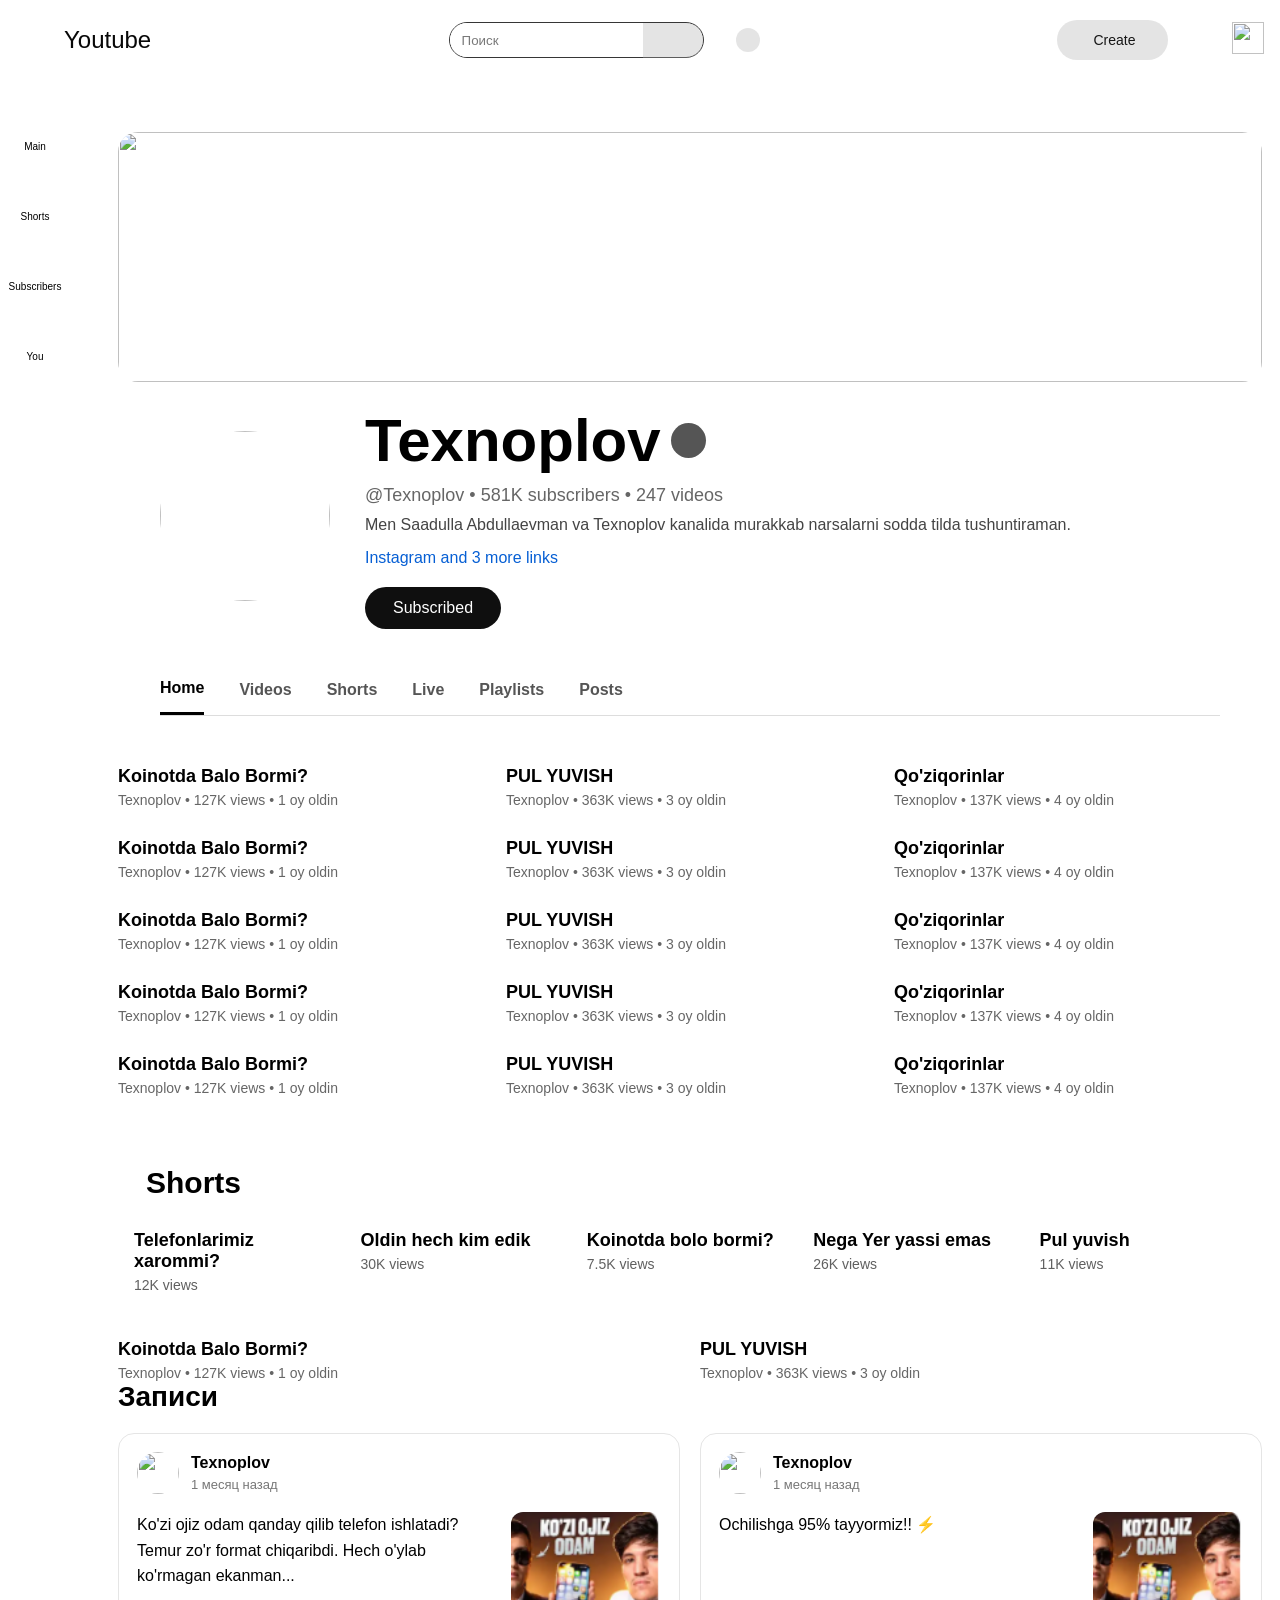
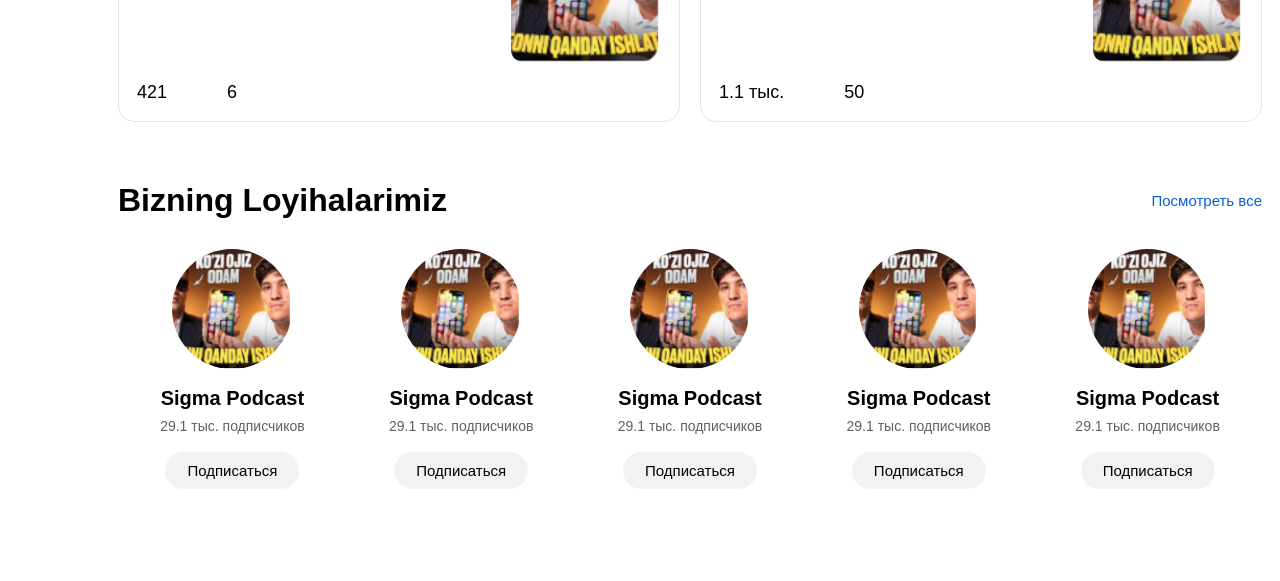
==== commit bbb32e7f: "fixed yt" ====
--- a/channel.html
+++ b/channel.html
@@ -17,39 +17,40 @@
     rel="stylesheet" />
 </head>
 
-<header>
-  <div class="header">
-    <div>
-      <i class="fa-solid fa-bars menu"></i>
-      <a href="index.html">
-        <i class="fa-brands fa-youtube youtube"></i>
-        Youtube
-      </a>
-    </div>
-    <div>
-      <div class="input">
-        <input type="search" placeholder="Поиск" />
+    <header>
+      <div class="header">
         <div>
-          <i class="fa-solid fa-keyboard keyboard"></i>
-          <i class="fa-solid fa-magnifying-glass search"></i>
-        </div>
-      </div>
-      <i class="fa-solid fa-microphone microphone"></i>
-    </div>
-    <div>
-      <button class="create">
-        <i class="fa-solid fa-plus plus"></i>
-        <p>Create</p>
-      </button>
-      <i class="fa-regular fa-bell"></i>
-      <div class="profile">
-        <img
-          src="https://static.vecteezy.com/system/resources/thumbnails/030/504/836/small/avatar-account-flat-isolated-on-transparent-background-for-graphic-and-web-design-default-social-media-profile-photo-symbol-profile-and-people-silhouette-user-icon-vector.jpg"
-          alt="" />
-      </div>
-    </div>
-  </div>
-</header>
+          <i class="fa-solid fa-bars menu"></i>
+          <a href="index.html">
+            <i class="fa-brands fa-youtube youtube"></i>
+            Youtube
+          </a>
+        </div>
+        <div>
+          <div class="input">
+            <input type="search" placeholder="Поиск" />
+            <div>
+              <i class="fa-solid fa-keyboard keyboard"></i>
+              <i class="fa-solid fa-magnifying-glass search"></i>
+            </div>
+          </div>
+          <i class="fa-solid fa-microphone microphone"></i>
+        </div>
+        <div>
+          <button class="create">
+            <i class="fa-solid fa-plus plus"></i>
+            <p>Create</p>
+          </button>
+          <i class="fa-regular fa-bell"></i>
+          <div class="profile">
+            <img
+              src="https://static.vecteezy.com/system/resources/thumbnails/030/504/836/small/avatar-account-flat-isolated-on-transparent-background-for-graphic-and-web-design-default-social-media-profile-photo-symbol-profile-and-people-silhouette-user-icon-vector.jpg"
+              alt=""
+            />
+          </div>
+        </div>
+      </div>
+    </header>
 
 <main>
   <aside>
@@ -160,7 +161,6 @@
           <a href="#">Live</a>
           <a href="#">Playlists</a>
           <a href="#">Posts</a>
-           <i class="fa-solid fa-magnifying-glass eay"></i>
         </div>
       </section>
 
@@ -169,326 +169,161 @@
           <img
             src="https://i.ytimg.com/vi/QAdDF2GG3Gw/hqdefault.jpg?sqp=-oaymwEnCNACELwBSFryq4qpAxkIARUAAIhCGAHYAQHiAQoIGBACGAY4AUAB&rs=AOn4CLAnIHy7nX-rUEY167vai0dRNCbgBQ"
             alt="" />
-          <div class="video-txt-wrapper">
-              <div>
-                
-                <h3>Koinotda Balo Bormi?</h3>
-                <p>texnaplov</p>
-              </div>
-              <div>
-                <i class="fa-solid fa-ellipsis-vertical icon1"></i>
-              </div>
-            </div>
-
-          <p>Texnoplov • 127m views • 1 oy oldin</p>
+          <h3>Koinotda Balo Bormi?</h3>
+          <p>Texnoplov • 127K views • 1 oy oldin</p>
         </div>
 
         <div class="video-card">
           <img
             src="https://i.ytimg.com/vi/pMO4rSI0Ju8/hqdefault.jpg?sqp=-oaymwEnCNACELwBSFryq4qpAxkIARUAAIhCGAHYAQHiAQoIGBACGAY4AUAB&rs=AOn4CLB2DWqSrmeGXq7xIAr40RH18cITMA"
             alt="" />
-         <div class="video-txt-wrapper">
-              <div>
-                <h3>Koinotda Balo Bormi?</h3>
-                 <p>texnaplov</p>
-              </div>
-              <div>
-                <i class="fa-solid fa-ellipsis-vertical icon1"></i>
-              </div>
-            </div>
-
-          <p>Texnoplov • 127m views • 1 oy oldin</p>
+          <h3>PUL YUVISH</h3>
+          <p>Texnoplov • 363K views • 3 oy oldin</p>
         </div>
 
         <div class="video-card">
           <img
             src="https://i.ytimg.com/vi/JkLlI8YKP6U/hqdefault.jpg?sqp=-oaymwEnCNACELwBSFryq4qpAxkIARUAAIhCGAHYAQHiAQoIGBACGAY4AUAB&rs=AOn4CLCNomLaqM6G60IrHbwn43Dp-hcLdA"
             alt="" />
-          <div class="video-txt-wrapper">
-              <div>
-                <h3>Koinotda Balo Bormi?</h3>
-                 <p>texnaplov</p>
-              </div>
-              <div>
-                <i class="fa-solid fa-ellipsis-vertical icon1"></i>
-              </div>
-            </div>
-
-          <p>Texnoplov • 127m views • 1 oy oldin</p>
-        </div>
+          <h3>Qo'ziqorinlar</h3>
+          <p>Texnoplov • 137K views • 4 oy oldin</p>
+        </div>
+        <div class="video-card">
+          <img
+            src="https://i.ytimg.com/vi/QAdDF2GG3Gw/hqdefault.jpg?sqp=-oaymwEnCNACELwBSFryq4qpAxkIARUAAIhCGAHYAQHiAQoIGBACGAY4AUAB&rs=AOn4CLAnIHy7nX-rUEY167vai0dRNCbgBQ"
+            alt="" />
+          <h3>Koinotda Balo Bormi?</h3>
+          <p>Texnoplov • 127K views • 1 oy oldin</p>
+        </div>
+
+        <div class="video-card">
+          <img
+            src="https://i.ytimg.com/vi/pMO4rSI0Ju8/hqdefault.jpg?sqp=-oaymwEnCNACELwBSFryq4qpAxkIARUAAIhCGAHYAQHiAQoIGBACGAY4AUAB&rs=AOn4CLB2DWqSrmeGXq7xIAr40RH18cITMA"
+            alt="" />
+          <h3>PUL YUVISH</h3>
+          <p>Texnoplov • 363K views • 3 oy oldin</p>
+        </div>
+
+        <div class="video-card">
+          <img
+            src="https://i.ytimg.com/vi/JkLlI8YKP6U/hqdefault.jpg?sqp=-oaymwEnCNACELwBSFryq4qpAxkIARUAAIhCGAHYAQHiAQoIGBACGAY4AUAB&rs=AOn4CLCNomLaqM6G60IrHbwn43Dp-hcLdA"
+            alt="" />
+          <h3>Qo'ziqorinlar</h3>
+          <p>Texnoplov • 137K views • 4 oy oldin</p>
+        </div>
+        
+        
         <div class="video-card">
           <img
           src="https://i.ytimg.com/vi/QAdDF2GG3Gw/hqdefault.jpg?sqp=-oaymwEnCNACELwBSFryq4qpAxkIARUAAIhCGAHYAQHiAQoIGBACGAY4AUAB&rs=AOn4CLAnIHy7nX-rUEY167vai0dRNCbgBQ"
           alt="" />
-           <div class="video-txt-wrapper">
-              <div>
-                <h3>Koinotda Balo Bormi?</h3>
-                 <p>texnaplov</p>
-              </div>
-              <div>
-                <i class="fa-solid fa-ellipsis-vertical icon1"></i>
-              </div>
-            </div>
-            
-            <p>Texnoplov • 127m views • 1 oy oldin</p>
-          </div>
-          
-          <div class="video-card">
-            <img
-            src="https://i.ytimg.com/vi/pMO4rSI0Ju8/hqdefault.jpg?sqp=-oaymwEnCNACELwBSFryq4qpAxkIARUAAIhCGAHYAQHiAQoIGBACGAY4AUAB&rs=AOn4CLB2DWqSrmeGXq7xIAr40RH18cITMA"
-            alt="" />
-            <div class="video-txt-wrapper">
-              <div>
-                <h3>Koinotda Balo Bormi?</h3>
-                 <p>texnaplov</p>
-              </div>
-              <div>
-                <i class="fa-solid fa-ellipsis-vertical icon1"></i>
-              </div>
-            </div>
-            
-            <p>Texnoplov • 127m views • 1 oy oldin</p>
-          </div>
+          <h3>Koinotda Balo Bormi?</h3>
+          <p>Texnoplov • 127K views • 1 oy oldin</p>
+        </div>
+        
+        <div class="video-card">
+          <img
+          src="https://i.ytimg.com/vi/pMO4rSI0Ju8/hqdefault.jpg?sqp=-oaymwEnCNACELwBSFryq4qpAxkIARUAAIhCGAHYAQHiAQoIGBACGAY4AUAB&rs=AOn4CLB2DWqSrmeGXq7xIAr40RH18cITMA"
+          alt="" />
+          <h3>PUL YUVISH</h3>
+          <p>Texnoplov • 363K views • 3 oy oldin</p>
+        </div>
         
         <div class="video-card">
           <img
           src="https://i.ytimg.com/vi/JkLlI8YKP6U/hqdefault.jpg?sqp=-oaymwEnCNACELwBSFryq4qpAxkIARUAAIhCGAHYAQHiAQoIGBACGAY4AUAB&rs=AOn4CLCNomLaqM6G60IrHbwn43Dp-hcLdA"
           alt="" />
-          <div class="video-txt-wrapper">
-            <div>
-              <h3>Koinotda Balo Bormi?</h3>
-               <p>texnaplov</p>
-            </div>
-            <div>
-              <i class="fa-solid fa-ellipsis-vertical icon1"></i>
-            </div>
-          </div>
-          
-          <p>Texnoplov • 127m views • 1 oy oldin</p>
-        </div>
-      
-      
-        <div class="video-card">
-          <img
-          src="https://i.ytimg.com/vi/QAdDF2GG3Gw/hqdefault.jpg?sqp=-oaymwEnCNACELwBSFryq4qpAxkIARUAAIhCGAHYAQHiAQoIGBACGAY4AUAB&rs=AOn4CLAnIHy7nX-rUEY167vai0dRNCbgBQ"
-          alt="" />
-          <div class="video-txt-wrapper">
-            <div>
-              <h3>Koinotda Balo Bormi?</h3>
-               <p>texnaplov</p>
-            </div>
-            <div>
-              <i class="fa-solid fa-ellipsis-vertical icon1"></i>
-            </div>
-          </div>
-          
-          <p>Texnoplov • 127m views • 1 oy oldin</p>
-        </div>
-      
-      <div class="video-card">
-        <img
-        src="https://i.ytimg.com/vi/pMO4rSI0Ju8/hqdefault.jpg?sqp=-oaymwEnCNACELwBSFryq4qpAxkIARUAAIhCGAHYAQHiAQoIGBACGAY4AUAB&rs=AOn4CLB2DWqSrmeGXq7xIAr40RH18cITMA"
-        alt="" />
-        <div class="video-txt-wrapper">
-            <div>
-              <h3>Koinotda Balo Bormi?</h3>
-               <p>texnaplov</p>
-            </div>
-            <div>
-              <i class="fa-solid fa-ellipsis-vertical icon1"></i>
-            </div>
-          </div>
-          
-          <p>Texnoplov • 127m views • 1 oy oldin</p>
-        </div>
-      
-      <div class="video-card">
-        <img
-        src="https://i.ytimg.com/vi/JkLlI8YKP6U/hqdefault.jpg?sqp=-oaymwEnCNACELwBSFryq4qpAxkIARUAAIhCGAHYAQHiAQoIGBACGAY4AUAB&rs=AOn4CLCNomLaqM6G60IrHbwn43Dp-hcLdA"
-        alt="" />
-        <div class="video-txt-wrapper">
-          <div>
-            <h3>Koinotda Balo Bormi?</h3>
-             <p>texnaplov</p>
-          </div>
-          <div>
-            <i class="fa-solid fa-ellipsis-vertical icon1"></i>
-          </div>
-        </div>
-            
-        <p>Texnoplov • 127m views • 1 oy oldin</p>
-      </div>
-        
-        <div class="video-card">
-          <img
-          src="https://i.ytimg.com/vi/QAdDF2GG3Gw/hqdefault.jpg?sqp=-oaymwEnCNACELwBSFryq4qpAxkIARUAAIhCGAHYAQHiAQoIGBACGAY4AUAB&rs=AOn4CLAnIHy7nX-rUEY167vai0dRNCbgBQ"
-          alt="" />
-          <div class="video-txt-wrapper">
-            <div>
-              <h3>Koinotda Balo Bormi?</h3>
-               <p>texnaplov</p>
-            </div>
-            <div>
-              <i class="fa-solid fa-ellipsis-vertical icon1"></i>
-            </div>
-          </div>
-          
-          <p>Texnoplov • 127m views • 1 oy oldin</p>
-      </div>
-      
-      <div class="video-card">
-        <img
-        src="https://i.ytimg.com/vi/pMO4rSI0Ju8/hqdefault.jpg?sqp=-oaymwEnCNACELwBSFryq4qpAxkIARUAAIhCGAHYAQHiAQoIGBACGAY4AUAB&rs=AOn4CLB2DWqSrmeGXq7xIAr40RH18cITMA"
-        alt="" />
-        <div class="video-txt-wrapper">
-          <div>
-            <h3>Koinotda Balo Bormi?</h3>
-             <p>texnaplov</p>
-          </div>
-          <div>
-            <i class="fa-solid fa-ellipsis-vertical icon1"></i>
-            </div>
-          </div>
-          
-          <p>Texnoplov • 127m views • 1 oy oldin</p>
-        </div>
-      
-      <div class="video-card">
-        <img
-        src="https://i.ytimg.com/vi/JkLlI8YKP6U/hqdefault.jpg?sqp=-oaymwEnCNACELwBSFryq4qpAxkIARUAAIhCGAHYAQHiAQoIGBACGAY4AUAB&rs=AOn4CLCNomLaqM6G60IrHbwn43Dp-hcLdA"
-          alt="" />
-          <div class="video-txt-wrapper">
-            <div>
-              <h3>Koinotda Balo Bormi?</h3>
-               <p>texnaplov</p>
-            </div>
-            <div>
-              <i class="fa-solid fa-ellipsis-vertical icon1"></i>
-            </div>
-          </div>
-          
-          <p>Texnoplov • 127m views • 1 oy oldin</p>
-          </div>
+          <h3>Qo'ziqorinlar</h3>
+          <p>Texnoplov • 137K views • 4 oy oldin</p>
+        </div>
+
         <div class="video-card">
           <img
             src="https://i.ytimg.com/vi/QAdDF2GG3Gw/hqdefault.jpg?sqp=-oaymwEnCNACELwBSFryq4qpAxkIARUAAIhCGAHYAQHiAQoIGBACGAY4AUAB&rs=AOn4CLAnIHy7nX-rUEY167vai0dRNCbgBQ"
             alt="" />
-            <div class="video-txt-wrapper">
-              <div>
-                <h3>Koinotda Balo Bormi?</h3>
-                 <p>texnaplov</p>
-              </div>
-              <div>
-                <i class="fa-solid fa-ellipsis-vertical icon1"></i>
-              </div>
-            </div>
-            
-            <p>Texnoplov • 127m views • 1 oy oldin</p>
-      </div>
-      
-      <div class="video-card">
-        <img
+          <h3>Koinotda Balo Bormi?</h3>
+          <p>Texnoplov • 127K views • 1 oy oldin</p>
+        </div>
+
+        <div class="video-card">
+          <img
             src="https://i.ytimg.com/vi/pMO4rSI0Ju8/hqdefault.jpg?sqp=-oaymwEnCNACELwBSFryq4qpAxkIARUAAIhCGAHYAQHiAQoIGBACGAY4AUAB&rs=AOn4CLB2DWqSrmeGXq7xIAr40RH18cITMA"
             alt="" />
-            <div class="video-txt-wrapper">
-              <div>
-                <h3>Koinotda Balo Bormi?</h3>
-                 <p>texnaplov</p>
-              </div>
-              <div>
-                <i class="fa-solid fa-ellipsis-vertical icon1"></i>
-              </div>
-            </div>
-            
-            <p>Texnoplov • 127m views • 1 oy oldin</p>
-        </div>
-        
-        <div class="video-card">
-          <img
-          src="https://i.ytimg.com/vi/JkLlI8YKP6U/hqdefault.jpg?sqp=-oaymwEnCNACELwBSFryq4qpAxkIARUAAIhCGAHYAQHiAQoIGBACGAY4AUAB&rs=AOn4CLCNomLaqM6G60IrHbwn43Dp-hcLdA"
-          alt="" />
-          <div class="video-txt-wrapper">
-            <div>
-              <h3>Koinotda Balo Bormi?</h3>
-               <p>texnaplov</p>
-            </div>
-            <div>
-              <i class="fa-solid fa-ellipsis-vertical icon1"></i>
-            </div>
-          </div>
-          
-          <p>Texnoplov • 127m views • 1 oy oldin</p>
-        </div>  
-
-
-
-
-           <div class="video-card">
-          <img
-          src="https://i.ytimg.com/vi/JkLlI8YKP6U/hqdefault.jpg?sqp=-oaymwEnCNACELwBSFryq4qpAxkIARUAAIhCGAHYAQHiAQoIGBACGAY4AUAB&rs=AOn4CLCNomLaqM6G60IrHbwn43Dp-hcLdA"
-          alt="" />
-          <div class="video-txt-wrapper">
-            <div>
-              <h3>Koinotda Balo Bormi?</h3>
-               <p>texnaplov</p>
-            </div>
-            <div>
-              <i class="fa-solid fa-ellipsis-vertical icon1"></i>
-            </div>
-          </div>
-          
-          <p>Texnoplov • 127m views • 1 oy oldin</p>
-        </div>  
-      </div>
-    </div>
-  </div>
-  </div>
-</div>
-
-    
-    <section class="shortss">
-      <div class="shorts-title">
-          <h2><i class="fa-brands fa-youtube yutub"></i>Shorts</h2>
-        </div>
-        
+          <h3>PUL YUVISH</h3>
+          <p>Texnoplov • 363K views • 3 oy oldin</p>
+        </div>
+
+        <div class="video-card">
+          <img
+            src="https://i.ytimg.com/vi/JkLlI8YKP6U/hqdefault.jpg?sqp=-oaymwEnCNACELwBSFryq4qpAxkIARUAAIhCGAHYAQHiAQoIGBACGAY4AUAB&rs=AOn4CLCNomLaqM6G60IrHbwn43Dp-hcLdA"
+            alt="" />
+          <h3>Qo'ziqorinlar</h3>
+          <p>Texnoplov • 137K views • 4 oy oldin</p>
+        </div>
+        <div class="video-card">
+          <img
+            src="https://i.ytimg.com/vi/QAdDF2GG3Gw/hqdefault.jpg?sqp=-oaymwEnCNACELwBSFryq4qpAxkIARUAAIhCGAHYAQHiAQoIGBACGAY4AUAB&rs=AOn4CLAnIHy7nX-rUEY167vai0dRNCbgBQ"
+            alt="" />
+          <h3>Koinotda Balo Bormi?</h3>
+          <p>Texnoplov • 127K views • 1 oy oldin</p>
+        </div>
+
+        <div class="video-card">
+          <img
+            src="https://i.ytimg.com/vi/pMO4rSI0Ju8/hqdefault.jpg?sqp=-oaymwEnCNACELwBSFryq4qpAxkIARUAAIhCGAHYAQHiAQoIGBACGAY4AUAB&rs=AOn4CLB2DWqSrmeGXq7xIAr40RH18cITMA"
+            alt="" />
+          <h3>PUL YUVISH</h3>
+          <p>Texnoplov • 363K views • 3 oy oldin</p>
+        </div>
+
+        <div class="video-card">
+          <img
+            src="https://i.ytimg.com/vi/JkLlI8YKP6U/hqdefault.jpg?sqp=-oaymwEnCNACELwBSFryq4qpAxkIARUAAIhCGAHYAQHiAQoIGBACGAY4AUAB&rs=AOn4CLCNomLaqM6G60IrHbwn43Dp-hcLdA"
+            alt="" />
+          <h3>Qo'ziqorinlar</h3>
+          <p>Texnoplov • 137K views • 4 oy oldin</p>
+        </div>
+
+      </div>
+
+
+      <section class="shorts">
+        <div class="shorts-title">
+          <h2><i class="fa-brands fa-youtube"></i>Shorts</h2>
+        </div>
+
         <div class="shorts-list">
-          
+
           <div class="short-card">
-            <img 
+            <img
               src="https://i.ytimg.com/vi/7BCgiT4s0mw/oardefault.jpg?sqp=-oaymwEoCJUDENAFSFqQAgHyq4qpAxcIARUAAIhC2AEB4gEKCBgQAhgGOAFAAQ==&rs=AOn4CLAx1yPiZ21TLeMe4YgU2m4jkp0bAA&usqp=CCk"
               alt="">
-    
-       <div>
-         <h4>Pul yuvish</h4>
-         <p>11K views</p>  
-        </div>
-        <div>
-        </div>
-              
+            <h4>Telefonlarimiz xarommi?</h4>
+            <p>12K views</p>
           </div>
 
           <div class="short-card">
             <img
               src="https://i.ytimg.com/vi/5EN3wJH-EQk/oardefault.jpg?sqp=-oaymwEoCJUDENAFSFqQAgHyq4qpAxcIARUAAIhC2AEB4gEKCBgQAhgGOAFAAQ==&rs=AOn4CLAGCt3bczM1ZMizy1qWqdiPG4mZKA&usqp=CCk"
               alt="">
-     <h4>Pul yuvish</h4>
-            <p>11K views</p>
+            <h4>Oldin hech kim edik</h4>
+            <p>30K views</p>
           </div>
 
           <div class="short-card">
             <img
               src="https://i.ytimg.com/vi/5EN3wJH-EQk/oardefault.jpg?sqp=-oaymwEoCJUDENAFSFqQAgHyq4qpAxcIARUAAIhC2AEB4gEKCBgQAhgGOAFAAQ==&rs=AOn4CLAGCt3bczM1ZMizy1qWqdiPG4mZKA&usqp=CCk"
               alt="">
-       <h4>Pul yuvish</h4>
-            <p>11K views</p>
+            <h4>Koinotda bolo bormi?</h4>
+            <p>7.5K views</p>
           </div>
 
           <div class="short-card">
             <img
               src="https://i.ytimg.com/vi/5EN3wJH-EQk/oardefault.jpg?sqp=-oaymwEoCJUDENAFSFqQAgHyq4qpAxcIARUAAIhC2AEB4gEKCBgQAhgGOAFAAQ==&rs=AOn4CLAGCt3bczM1ZMizy1qWqdiPG4mZKA&usqp=CCk"
               alt="">
-        <h4>Pul yuvish</h4>
-            <p>11K views</p>
+            <h4>Nega Yer yassi emas</h4>
+            <p>26K views</p>
           </div>
 
           <div class="short-card">
@@ -501,6 +336,42 @@
 
         </div>
       </section>
+      </section>
+
+
+
+
+
+      <div class="videos">
+        <div class="video-card">
+          <img
+            src="https://i.ytimg.com/vi/QAdDF2GG3Gw/hqdefault.jpg?sqp=-oaymwEnCNACELwBSFryq4qpAxkIARUAAIhCGAHYAQHiAQoIGBACGAY4AUAB&rs=AOn4CLAnIHy7nX-rUEY167vai0dRNCbgBQ"
+            alt="" />
+          <h3>Koinotda Balo Bormi?</h3>
+          <p>Texnoplov • 127K views • 1 oy oldin</p>
+        </div>
+
+        <div class="video-card">
+          <img
+            src="https://i.ytimg.com/vi/pMO4rSI0Ju8/hqdefault.jpg?sqp=-oaymwEnCNACELwBSFryq4qpAxkIARUAAIhCGAHYAQHiAQoIGBACGAY4AUAB&rs=AOn4CLB2DWqSrmeGXq7xIAr40RH18cITMA"
+            alt="" />
+          <h3>PUL YUVISH</h3>
+          <p>Texnoplov • 363K views • 3 oy oldin</p>
+        </div>
+
+
+
+
+
+
+
+   
+
+        </div>
+
+
+
+
                <section class="posts">
     <h2 class="posts__title">Записи</h2>
 
@@ -649,5 +520,4 @@
   </div>
 </main>
 
-</html>
-
+</html>
--- a/style.css
+++ b/style.css
@@ -149,6 +149,8 @@
 }
 
 aside {
+  left: 0;
+  position: fixed;
   width: 260px;
   display: flex;
   padding-left: 24px;
@@ -203,6 +205,7 @@
 }
 
 .youtube-sections {
+  padding-left: 280px;
   display: flex;
   overflow-x: auto;
   flex-wrap: nowrap;
@@ -360,6 +363,9 @@
 }
 
 @media (max-width: 1600px) {
+  .youtube-sections {
+    padding-left: 100px;
+  }
   .response {
     display: none;
   }
@@ -432,6 +438,9 @@
 }
 
 @media (max-width: 790px) {
+  .youtube-sections {
+    padding: 0;
+  }
   aside {
     display: none;
   }
--- a/chennel.css
+++ b/chennel.css
@@ -12,23 +12,22 @@
 :root {
   --header-height: 80px;
 }
-.banner {
-  max-width: 1228px;
-  max-height: 250px;
-}
-.banner img {
-  width: 100%;
-  height: 100%;
+
+.container {
+  display: flex;
+  flex-wrap: wrap;
+  flex-direction: column;
 }
 
 .header {
   top: 0;
   left: 0;
   width: 100%;
-  display: flex;
-  opacity: 0.977;
+  opacity: 0.97;
+  display: flex;
   position: fixed;
   align-items: center;
+  padding-inline: 16px;
   background-color: white;
   height: var(--header-height);
   justify-content: space-between;
@@ -42,7 +41,7 @@
 }
 
 .header a {
-  font-size: 30px;
+  font-size: 24px;
   color: black;
   text-decoration: none;
 }
@@ -65,10 +64,10 @@
 }
 
 .search {
+  height: 35px;
+  min-width: 60px;
   font-size: 17px;
   padding-top: 8px;
-  height: 35px;
-  min-width: 60px;
   background-color: #aaaaaa52;
   border-top-right-radius: 100px;
   border-bottom-right-radius: 100px;
@@ -79,24 +78,27 @@
 }
 
 .input {
-  width: 414px;
+  width: 120%;
+  height: 36px;
+  display: flex;
+  min-width: 130px;
+  border-radius: 50px;
+  align-items: center;
+  border: 1px solid #303030;
+}
+
+input {
+  width: 100%;
   height: 100%;
-  display: flex;
-  border-radius: 50px;
-  align-items: center;
-  border: 1px solid #303030;
-}
-
-input {
-  width: 390px;
   border: none;
   outline: none;
   padding: 0px 12px;
+  border-radius: 50px;
 }
 
 .header img {
-  width: 50px;
-  height: 45px;
+  width: 32px;
+  height: 32px;
 }
 
 .menu:hover {
@@ -139,7 +141,7 @@
 }
 
 .fa-bell {
-  font-size: 28px;
+  font-size: 18px;
 }
 
 aside {
@@ -181,23 +183,21 @@
   font-size: 1.4rem;
 }
 
+main {
+  display: flex;
+}
 .content {
   flex: 1;
-  padding-top: calc(var(--header-height) - 10px);
+  padding-top: calc(var(--header-height) + 20px);
   margin-left: 20px;
 }
-
 .sayit--bar {
   display: flex;
   flex-direction: column;
 }
-.fa-solid:last-child{
-  font-size: 19px;
-}
-
 
 .img--koinot {
-  width: 1400px;
+  width: 100%;
   margin-left: 0px;
   border-radius: 20px;
   height: 250px;
@@ -209,6 +209,7 @@
 }
 
 .channel {
+  max-width: 1100px;
   margin: 40px auto;
   padding: 0 20px;
   margin-top: 20px;
@@ -228,21 +229,17 @@
 }
 
 .channel__info h1 {
-  font-size: 34px;
+  font-size: 60px;
   font-weight: 700;
   display: flex;
   align-items: center;
   gap: 10px;
 }
-.eay{
-  font-size: 12px;
-  color: #555;
-}
 
 .channel__info h1 span {
-  width: 30px;
-  height: 30px;
-  background: black;
+  width: 35px;
+  height: 35px;
+  background: #555;
   color: #fff;
   border-radius: 50%;
   display: flex;
@@ -250,15 +247,15 @@
   justify-content: center;
   font-size: 18px;
 }
+
 .channel__stats {
   color: #666;
   margin: 10px 0;
-  font-size: 16px;
+  font-size: 18px;
 }
 
 .channel__text {
   margin-bottom: 15px;
-  font-size: 14px;
   color: #444;
 }
 
@@ -266,7 +263,6 @@
   color: #065fd4;
   text-decoration: none;
   display: block;
-  font-size: 16px;
   margin-bottom: 20px;
 }
 
@@ -331,19 +327,16 @@
 }
 
 .video-section {
-  /* max-width: 1400px; */
+  max-width: 1400px;
   margin: auto;
   padding: 20px;
 }
 
 .videos {
-display: grid;
-grid-template-columns: repeat(4, 1fr);
-gap: 20px;
-}
-
-.yutub{
-  color: red;
+  display: grid;
+  grid-template-columns: repeat(auto-fit, minmax(280px, 1fr));
+  gap: 20px;
+  margin-top: 30px;
 }
 
 .video-card img {
@@ -354,22 +347,11 @@
 
 .video-card h3 {
   font-size: 18px;
-  font-weight: 600;
-  color:black;
   margin: 10px 0 5px;
 }
-.icon1{
-  margin-top: 5px;
-}
-
-.video-txt-wrapper {
-  display: flex;
-  justify-content: space-between;
-}
 
 .video-card p {
-  color: #aaa;
-  margin-top: 5px;
+  color: #666;
   font-size: 14px;
 }
 .video-card img {
@@ -379,8 +361,7 @@
   border-radius: 12px;
 }
 
-.shortss {
-  padding-left: 100px;
+.shorts {
   width: 100%;
   margin-top: 40px;
 }
@@ -420,7 +401,6 @@
 }
 
 .posts {
-  padding-left: 100px;
   width: 100%;
 }
 
@@ -501,14 +481,13 @@
 
 .post__bottom {
   display: flex;
-  gap: 10px;
+  gap: 30px;
   margin-top: 20px;
-  font-size: 14px;
+  font-size: 18px;
   align-items: center;
 }
 
 .projects {
-  padding-left: 100px;
   width: 100%;
   margin: 60px 0;
 }
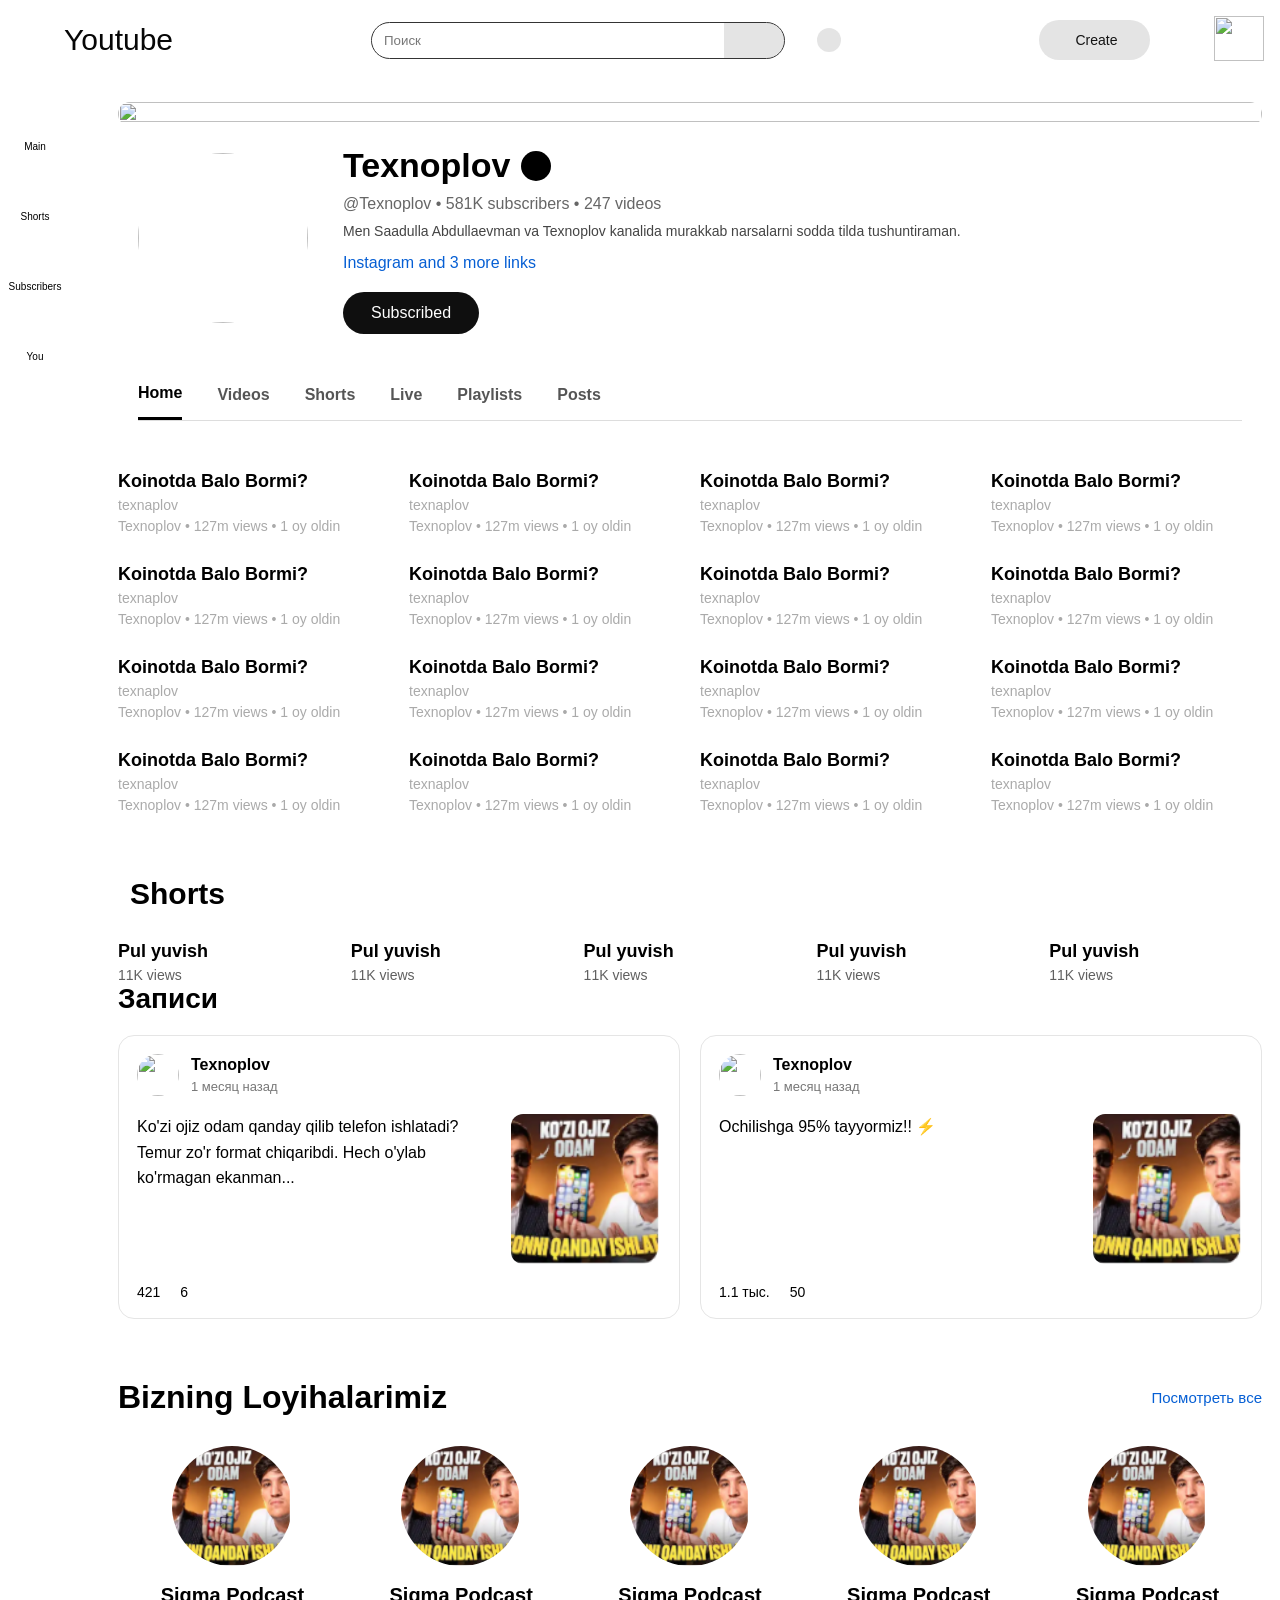
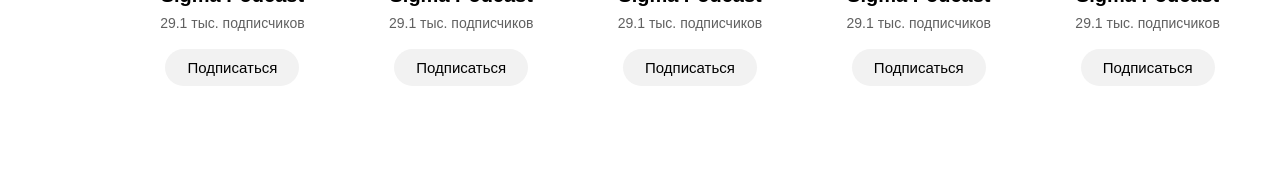
==== commit 2b01dc5a: "Merge pull request #7 from xondamirmuminov/texnaplov/banner texnaplov/banner" ====
--- a/channel.html
+++ b/channel.html
@@ -17,40 +17,39 @@
     rel="stylesheet" />
 </head>
 
-    <header>
-      <div class="header">
+<header>
+  <div class="header">
+    <div>
+      <i class="fa-solid fa-bars menu"></i>
+      <a href="index.html">
+        <i class="fa-brands fa-youtube youtube"></i>
+        Youtube
+      </a>
+    </div>
+    <div>
+      <div class="input">
+        <input type="search" placeholder="Поиск" />
         <div>
-          <i class="fa-solid fa-bars menu"></i>
-          <a href="index.html">
-            <i class="fa-brands fa-youtube youtube"></i>
-            Youtube
-          </a>
-        </div>
-        <div>
-          <div class="input">
-            <input type="search" placeholder="Поиск" />
-            <div>
-              <i class="fa-solid fa-keyboard keyboard"></i>
-              <i class="fa-solid fa-magnifying-glass search"></i>
-            </div>
-          </div>
-          <i class="fa-solid fa-microphone microphone"></i>
-        </div>
-        <div>
-          <button class="create">
-            <i class="fa-solid fa-plus plus"></i>
-            <p>Create</p>
-          </button>
-          <i class="fa-regular fa-bell"></i>
-          <div class="profile">
-            <img
-              src="https://static.vecteezy.com/system/resources/thumbnails/030/504/836/small/avatar-account-flat-isolated-on-transparent-background-for-graphic-and-web-design-default-social-media-profile-photo-symbol-profile-and-people-silhouette-user-icon-vector.jpg"
-              alt=""
-            />
-          </div>
-        </div>
-      </div>
-    </header>
+          <i class="fa-solid fa-keyboard keyboard"></i>
+          <i class="fa-solid fa-magnifying-glass search"></i>
+        </div>
+      </div>
+      <i class="fa-solid fa-microphone microphone"></i>
+    </div>
+    <div>
+      <button class="create">
+        <i class="fa-solid fa-plus plus"></i>
+        <p>Create</p>
+      </button>
+      <i class="fa-regular fa-bell"></i>
+      <div class="profile">
+        <img
+          src="https://static.vecteezy.com/system/resources/thumbnails/030/504/836/small/avatar-account-flat-isolated-on-transparent-background-for-graphic-and-web-design-default-social-media-profile-photo-symbol-profile-and-people-silhouette-user-icon-vector.jpg"
+          alt="" />
+      </div>
+    </div>
+  </div>
+</header>
 
 <main>
   <aside>
@@ -161,6 +160,7 @@
           <a href="#">Live</a>
           <a href="#">Playlists</a>
           <a href="#">Posts</a>
+           <i class="fa-solid fa-magnifying-glass eay"></i>
         </div>
       </section>
 
@@ -169,161 +169,326 @@
           <img
             src="https://i.ytimg.com/vi/QAdDF2GG3Gw/hqdefault.jpg?sqp=-oaymwEnCNACELwBSFryq4qpAxkIARUAAIhCGAHYAQHiAQoIGBACGAY4AUAB&rs=AOn4CLAnIHy7nX-rUEY167vai0dRNCbgBQ"
             alt="" />
-          <h3>Koinotda Balo Bormi?</h3>
-          <p>Texnoplov • 127K views • 1 oy oldin</p>
+          <div class="video-txt-wrapper">
+              <div>
+                
+                <h3>Koinotda Balo Bormi?</h3>
+                <p>texnaplov</p>
+              </div>
+              <div>
+                <i class="fa-solid fa-ellipsis-vertical icon1"></i>
+              </div>
+            </div>
+
+          <p>Texnoplov • 127m views • 1 oy oldin</p>
         </div>
 
         <div class="video-card">
           <img
             src="https://i.ytimg.com/vi/pMO4rSI0Ju8/hqdefault.jpg?sqp=-oaymwEnCNACELwBSFryq4qpAxkIARUAAIhCGAHYAQHiAQoIGBACGAY4AUAB&rs=AOn4CLB2DWqSrmeGXq7xIAr40RH18cITMA"
             alt="" />
-          <h3>PUL YUVISH</h3>
-          <p>Texnoplov • 363K views • 3 oy oldin</p>
+         <div class="video-txt-wrapper">
+              <div>
+                <h3>Koinotda Balo Bormi?</h3>
+                 <p>texnaplov</p>
+              </div>
+              <div>
+                <i class="fa-solid fa-ellipsis-vertical icon1"></i>
+              </div>
+            </div>
+
+          <p>Texnoplov • 127m views • 1 oy oldin</p>
         </div>
 
         <div class="video-card">
           <img
             src="https://i.ytimg.com/vi/JkLlI8YKP6U/hqdefault.jpg?sqp=-oaymwEnCNACELwBSFryq4qpAxkIARUAAIhCGAHYAQHiAQoIGBACGAY4AUAB&rs=AOn4CLCNomLaqM6G60IrHbwn43Dp-hcLdA"
             alt="" />
-          <h3>Qo'ziqorinlar</h3>
-          <p>Texnoplov • 137K views • 4 oy oldin</p>
-        </div>
+          <div class="video-txt-wrapper">
+              <div>
+                <h3>Koinotda Balo Bormi?</h3>
+                 <p>texnaplov</p>
+              </div>
+              <div>
+                <i class="fa-solid fa-ellipsis-vertical icon1"></i>
+              </div>
+            </div>
+
+          <p>Texnoplov • 127m views • 1 oy oldin</p>
+        </div>
+        <div class="video-card">
+          <img
+          src="https://i.ytimg.com/vi/QAdDF2GG3Gw/hqdefault.jpg?sqp=-oaymwEnCNACELwBSFryq4qpAxkIARUAAIhCGAHYAQHiAQoIGBACGAY4AUAB&rs=AOn4CLAnIHy7nX-rUEY167vai0dRNCbgBQ"
+          alt="" />
+           <div class="video-txt-wrapper">
+              <div>
+                <h3>Koinotda Balo Bormi?</h3>
+                 <p>texnaplov</p>
+              </div>
+              <div>
+                <i class="fa-solid fa-ellipsis-vertical icon1"></i>
+              </div>
+            </div>
+            
+            <p>Texnoplov • 127m views • 1 oy oldin</p>
+          </div>
+          
+          <div class="video-card">
+            <img
+            src="https://i.ytimg.com/vi/pMO4rSI0Ju8/hqdefault.jpg?sqp=-oaymwEnCNACELwBSFryq4qpAxkIARUAAIhCGAHYAQHiAQoIGBACGAY4AUAB&rs=AOn4CLB2DWqSrmeGXq7xIAr40RH18cITMA"
+            alt="" />
+            <div class="video-txt-wrapper">
+              <div>
+                <h3>Koinotda Balo Bormi?</h3>
+                 <p>texnaplov</p>
+              </div>
+              <div>
+                <i class="fa-solid fa-ellipsis-vertical icon1"></i>
+              </div>
+            </div>
+            
+            <p>Texnoplov • 127m views • 1 oy oldin</p>
+          </div>
+        
+        <div class="video-card">
+          <img
+          src="https://i.ytimg.com/vi/JkLlI8YKP6U/hqdefault.jpg?sqp=-oaymwEnCNACELwBSFryq4qpAxkIARUAAIhCGAHYAQHiAQoIGBACGAY4AUAB&rs=AOn4CLCNomLaqM6G60IrHbwn43Dp-hcLdA"
+          alt="" />
+          <div class="video-txt-wrapper">
+            <div>
+              <h3>Koinotda Balo Bormi?</h3>
+               <p>texnaplov</p>
+            </div>
+            <div>
+              <i class="fa-solid fa-ellipsis-vertical icon1"></i>
+            </div>
+          </div>
+          
+          <p>Texnoplov • 127m views • 1 oy oldin</p>
+        </div>
+      
+      
+        <div class="video-card">
+          <img
+          src="https://i.ytimg.com/vi/QAdDF2GG3Gw/hqdefault.jpg?sqp=-oaymwEnCNACELwBSFryq4qpAxkIARUAAIhCGAHYAQHiAQoIGBACGAY4AUAB&rs=AOn4CLAnIHy7nX-rUEY167vai0dRNCbgBQ"
+          alt="" />
+          <div class="video-txt-wrapper">
+            <div>
+              <h3>Koinotda Balo Bormi?</h3>
+               <p>texnaplov</p>
+            </div>
+            <div>
+              <i class="fa-solid fa-ellipsis-vertical icon1"></i>
+            </div>
+          </div>
+          
+          <p>Texnoplov • 127m views • 1 oy oldin</p>
+        </div>
+      
+      <div class="video-card">
+        <img
+        src="https://i.ytimg.com/vi/pMO4rSI0Ju8/hqdefault.jpg?sqp=-oaymwEnCNACELwBSFryq4qpAxkIARUAAIhCGAHYAQHiAQoIGBACGAY4AUAB&rs=AOn4CLB2DWqSrmeGXq7xIAr40RH18cITMA"
+        alt="" />
+        <div class="video-txt-wrapper">
+            <div>
+              <h3>Koinotda Balo Bormi?</h3>
+               <p>texnaplov</p>
+            </div>
+            <div>
+              <i class="fa-solid fa-ellipsis-vertical icon1"></i>
+            </div>
+          </div>
+          
+          <p>Texnoplov • 127m views • 1 oy oldin</p>
+        </div>
+      
+      <div class="video-card">
+        <img
+        src="https://i.ytimg.com/vi/JkLlI8YKP6U/hqdefault.jpg?sqp=-oaymwEnCNACELwBSFryq4qpAxkIARUAAIhCGAHYAQHiAQoIGBACGAY4AUAB&rs=AOn4CLCNomLaqM6G60IrHbwn43Dp-hcLdA"
+        alt="" />
+        <div class="video-txt-wrapper">
+          <div>
+            <h3>Koinotda Balo Bormi?</h3>
+             <p>texnaplov</p>
+          </div>
+          <div>
+            <i class="fa-solid fa-ellipsis-vertical icon1"></i>
+          </div>
+        </div>
+            
+        <p>Texnoplov • 127m views • 1 oy oldin</p>
+      </div>
+        
+        <div class="video-card">
+          <img
+          src="https://i.ytimg.com/vi/QAdDF2GG3Gw/hqdefault.jpg?sqp=-oaymwEnCNACELwBSFryq4qpAxkIARUAAIhCGAHYAQHiAQoIGBACGAY4AUAB&rs=AOn4CLAnIHy7nX-rUEY167vai0dRNCbgBQ"
+          alt="" />
+          <div class="video-txt-wrapper">
+            <div>
+              <h3>Koinotda Balo Bormi?</h3>
+               <p>texnaplov</p>
+            </div>
+            <div>
+              <i class="fa-solid fa-ellipsis-vertical icon1"></i>
+            </div>
+          </div>
+          
+          <p>Texnoplov • 127m views • 1 oy oldin</p>
+      </div>
+      
+      <div class="video-card">
+        <img
+        src="https://i.ytimg.com/vi/pMO4rSI0Ju8/hqdefault.jpg?sqp=-oaymwEnCNACELwBSFryq4qpAxkIARUAAIhCGAHYAQHiAQoIGBACGAY4AUAB&rs=AOn4CLB2DWqSrmeGXq7xIAr40RH18cITMA"
+        alt="" />
+        <div class="video-txt-wrapper">
+          <div>
+            <h3>Koinotda Balo Bormi?</h3>
+             <p>texnaplov</p>
+          </div>
+          <div>
+            <i class="fa-solid fa-ellipsis-vertical icon1"></i>
+            </div>
+          </div>
+          
+          <p>Texnoplov • 127m views • 1 oy oldin</p>
+        </div>
+      
+      <div class="video-card">
+        <img
+        src="https://i.ytimg.com/vi/JkLlI8YKP6U/hqdefault.jpg?sqp=-oaymwEnCNACELwBSFryq4qpAxkIARUAAIhCGAHYAQHiAQoIGBACGAY4AUAB&rs=AOn4CLCNomLaqM6G60IrHbwn43Dp-hcLdA"
+          alt="" />
+          <div class="video-txt-wrapper">
+            <div>
+              <h3>Koinotda Balo Bormi?</h3>
+               <p>texnaplov</p>
+            </div>
+            <div>
+              <i class="fa-solid fa-ellipsis-vertical icon1"></i>
+            </div>
+          </div>
+          
+          <p>Texnoplov • 127m views • 1 oy oldin</p>
+          </div>
         <div class="video-card">
           <img
             src="https://i.ytimg.com/vi/QAdDF2GG3Gw/hqdefault.jpg?sqp=-oaymwEnCNACELwBSFryq4qpAxkIARUAAIhCGAHYAQHiAQoIGBACGAY4AUAB&rs=AOn4CLAnIHy7nX-rUEY167vai0dRNCbgBQ"
             alt="" />
-          <h3>Koinotda Balo Bormi?</h3>
-          <p>Texnoplov • 127K views • 1 oy oldin</p>
-        </div>
-
-        <div class="video-card">
-          <img
+            <div class="video-txt-wrapper">
+              <div>
+                <h3>Koinotda Balo Bormi?</h3>
+                 <p>texnaplov</p>
+              </div>
+              <div>
+                <i class="fa-solid fa-ellipsis-vertical icon1"></i>
+              </div>
+            </div>
+            
+            <p>Texnoplov • 127m views • 1 oy oldin</p>
+      </div>
+      
+      <div class="video-card">
+        <img
             src="https://i.ytimg.com/vi/pMO4rSI0Ju8/hqdefault.jpg?sqp=-oaymwEnCNACELwBSFryq4qpAxkIARUAAIhCGAHYAQHiAQoIGBACGAY4AUAB&rs=AOn4CLB2DWqSrmeGXq7xIAr40RH18cITMA"
             alt="" />
-          <h3>PUL YUVISH</h3>
-          <p>Texnoplov • 363K views • 3 oy oldin</p>
-        </div>
-
-        <div class="video-card">
-          <img
-            src="https://i.ytimg.com/vi/JkLlI8YKP6U/hqdefault.jpg?sqp=-oaymwEnCNACELwBSFryq4qpAxkIARUAAIhCGAHYAQHiAQoIGBACGAY4AUAB&rs=AOn4CLCNomLaqM6G60IrHbwn43Dp-hcLdA"
-            alt="" />
-          <h3>Qo'ziqorinlar</h3>
-          <p>Texnoplov • 137K views • 4 oy oldin</p>
+            <div class="video-txt-wrapper">
+              <div>
+                <h3>Koinotda Balo Bormi?</h3>
+                 <p>texnaplov</p>
+              </div>
+              <div>
+                <i class="fa-solid fa-ellipsis-vertical icon1"></i>
+              </div>
+            </div>
+            
+            <p>Texnoplov • 127m views • 1 oy oldin</p>
         </div>
         
+        <div class="video-card">
+          <img
+          src="https://i.ytimg.com/vi/JkLlI8YKP6U/hqdefault.jpg?sqp=-oaymwEnCNACELwBSFryq4qpAxkIARUAAIhCGAHYAQHiAQoIGBACGAY4AUAB&rs=AOn4CLCNomLaqM6G60IrHbwn43Dp-hcLdA"
+          alt="" />
+          <div class="video-txt-wrapper">
+            <div>
+              <h3>Koinotda Balo Bormi?</h3>
+               <p>texnaplov</p>
+            </div>
+            <div>
+              <i class="fa-solid fa-ellipsis-vertical icon1"></i>
+            </div>
+          </div>
+          
+          <p>Texnoplov • 127m views • 1 oy oldin</p>
+        </div>  
+
+
+
+
+           <div class="video-card">
+          <img
+          src="https://i.ytimg.com/vi/JkLlI8YKP6U/hqdefault.jpg?sqp=-oaymwEnCNACELwBSFryq4qpAxkIARUAAIhCGAHYAQHiAQoIGBACGAY4AUAB&rs=AOn4CLCNomLaqM6G60IrHbwn43Dp-hcLdA"
+          alt="" />
+          <div class="video-txt-wrapper">
+            <div>
+              <h3>Koinotda Balo Bormi?</h3>
+               <p>texnaplov</p>
+            </div>
+            <div>
+              <i class="fa-solid fa-ellipsis-vertical icon1"></i>
+            </div>
+          </div>
+          
+          <p>Texnoplov • 127m views • 1 oy oldin</p>
+        </div>  
+      </div>
+    </div>
+  </div>
+  </div>
+</div>
+
+    
+    <section class="shortss">
+      <div class="shorts-title">
+          <h2><i class="fa-brands fa-youtube yutub"></i>Shorts</h2>
+        </div>
         
-        <div class="video-card">
-          <img
-          src="https://i.ytimg.com/vi/QAdDF2GG3Gw/hqdefault.jpg?sqp=-oaymwEnCNACELwBSFryq4qpAxkIARUAAIhCGAHYAQHiAQoIGBACGAY4AUAB&rs=AOn4CLAnIHy7nX-rUEY167vai0dRNCbgBQ"
-          alt="" />
-          <h3>Koinotda Balo Bormi?</h3>
-          <p>Texnoplov • 127K views • 1 oy oldin</p>
-        </div>
-        
-        <div class="video-card">
-          <img
-          src="https://i.ytimg.com/vi/pMO4rSI0Ju8/hqdefault.jpg?sqp=-oaymwEnCNACELwBSFryq4qpAxkIARUAAIhCGAHYAQHiAQoIGBACGAY4AUAB&rs=AOn4CLB2DWqSrmeGXq7xIAr40RH18cITMA"
-          alt="" />
-          <h3>PUL YUVISH</h3>
-          <p>Texnoplov • 363K views • 3 oy oldin</p>
-        </div>
-        
-        <div class="video-card">
-          <img
-          src="https://i.ytimg.com/vi/JkLlI8YKP6U/hqdefault.jpg?sqp=-oaymwEnCNACELwBSFryq4qpAxkIARUAAIhCGAHYAQHiAQoIGBACGAY4AUAB&rs=AOn4CLCNomLaqM6G60IrHbwn43Dp-hcLdA"
-          alt="" />
-          <h3>Qo'ziqorinlar</h3>
-          <p>Texnoplov • 137K views • 4 oy oldin</p>
-        </div>
-
-        <div class="video-card">
-          <img
-            src="https://i.ytimg.com/vi/QAdDF2GG3Gw/hqdefault.jpg?sqp=-oaymwEnCNACELwBSFryq4qpAxkIARUAAIhCGAHYAQHiAQoIGBACGAY4AUAB&rs=AOn4CLAnIHy7nX-rUEY167vai0dRNCbgBQ"
-            alt="" />
-          <h3>Koinotda Balo Bormi?</h3>
-          <p>Texnoplov • 127K views • 1 oy oldin</p>
-        </div>
-
-        <div class="video-card">
-          <img
-            src="https://i.ytimg.com/vi/pMO4rSI0Ju8/hqdefault.jpg?sqp=-oaymwEnCNACELwBSFryq4qpAxkIARUAAIhCGAHYAQHiAQoIGBACGAY4AUAB&rs=AOn4CLB2DWqSrmeGXq7xIAr40RH18cITMA"
-            alt="" />
-          <h3>PUL YUVISH</h3>
-          <p>Texnoplov • 363K views • 3 oy oldin</p>
-        </div>
-
-        <div class="video-card">
-          <img
-            src="https://i.ytimg.com/vi/JkLlI8YKP6U/hqdefault.jpg?sqp=-oaymwEnCNACELwBSFryq4qpAxkIARUAAIhCGAHYAQHiAQoIGBACGAY4AUAB&rs=AOn4CLCNomLaqM6G60IrHbwn43Dp-hcLdA"
-            alt="" />
-          <h3>Qo'ziqorinlar</h3>
-          <p>Texnoplov • 137K views • 4 oy oldin</p>
-        </div>
-        <div class="video-card">
-          <img
-            src="https://i.ytimg.com/vi/QAdDF2GG3Gw/hqdefault.jpg?sqp=-oaymwEnCNACELwBSFryq4qpAxkIARUAAIhCGAHYAQHiAQoIGBACGAY4AUAB&rs=AOn4CLAnIHy7nX-rUEY167vai0dRNCbgBQ"
-            alt="" />
-          <h3>Koinotda Balo Bormi?</h3>
-          <p>Texnoplov • 127K views • 1 oy oldin</p>
-        </div>
-
-        <div class="video-card">
-          <img
-            src="https://i.ytimg.com/vi/pMO4rSI0Ju8/hqdefault.jpg?sqp=-oaymwEnCNACELwBSFryq4qpAxkIARUAAIhCGAHYAQHiAQoIGBACGAY4AUAB&rs=AOn4CLB2DWqSrmeGXq7xIAr40RH18cITMA"
-            alt="" />
-          <h3>PUL YUVISH</h3>
-          <p>Texnoplov • 363K views • 3 oy oldin</p>
-        </div>
-
-        <div class="video-card">
-          <img
-            src="https://i.ytimg.com/vi/JkLlI8YKP6U/hqdefault.jpg?sqp=-oaymwEnCNACELwBSFryq4qpAxkIARUAAIhCGAHYAQHiAQoIGBACGAY4AUAB&rs=AOn4CLCNomLaqM6G60IrHbwn43Dp-hcLdA"
-            alt="" />
-          <h3>Qo'ziqorinlar</h3>
-          <p>Texnoplov • 137K views • 4 oy oldin</p>
-        </div>
-
-      </div>
-
-
-      <section class="shorts">
-        <div class="shorts-title">
-          <h2><i class="fa-brands fa-youtube"></i>Shorts</h2>
-        </div>
-
         <div class="shorts-list">
-
+          
           <div class="short-card">
-            <img
+            <img 
               src="https://i.ytimg.com/vi/7BCgiT4s0mw/oardefault.jpg?sqp=-oaymwEoCJUDENAFSFqQAgHyq4qpAxcIARUAAIhC2AEB4gEKCBgQAhgGOAFAAQ==&rs=AOn4CLAx1yPiZ21TLeMe4YgU2m4jkp0bAA&usqp=CCk"
               alt="">
-            <h4>Telefonlarimiz xarommi?</h4>
-            <p>12K views</p>
+    
+       <div>
+         <h4>Pul yuvish</h4>
+         <p>11K views</p>  
+        </div>
+        <div>
+        </div>
+              
           </div>
 
           <div class="short-card">
             <img
               src="https://i.ytimg.com/vi/5EN3wJH-EQk/oardefault.jpg?sqp=-oaymwEoCJUDENAFSFqQAgHyq4qpAxcIARUAAIhC2AEB4gEKCBgQAhgGOAFAAQ==&rs=AOn4CLAGCt3bczM1ZMizy1qWqdiPG4mZKA&usqp=CCk"
               alt="">
-            <h4>Oldin hech kim edik</h4>
-            <p>30K views</p>
+     <h4>Pul yuvish</h4>
+            <p>11K views</p>
           </div>
 
           <div class="short-card">
             <img
               src="https://i.ytimg.com/vi/5EN3wJH-EQk/oardefault.jpg?sqp=-oaymwEoCJUDENAFSFqQAgHyq4qpAxcIARUAAIhC2AEB4gEKCBgQAhgGOAFAAQ==&rs=AOn4CLAGCt3bczM1ZMizy1qWqdiPG4mZKA&usqp=CCk"
               alt="">
-            <h4>Koinotda bolo bormi?</h4>
-            <p>7.5K views</p>
+       <h4>Pul yuvish</h4>
+            <p>11K views</p>
           </div>
 
           <div class="short-card">
             <img
               src="https://i.ytimg.com/vi/5EN3wJH-EQk/oardefault.jpg?sqp=-oaymwEoCJUDENAFSFqQAgHyq4qpAxcIARUAAIhC2AEB4gEKCBgQAhgGOAFAAQ==&rs=AOn4CLAGCt3bczM1ZMizy1qWqdiPG4mZKA&usqp=CCk"
               alt="">
-            <h4>Nega Yer yassi emas</h4>
-            <p>26K views</p>
+        <h4>Pul yuvish</h4>
+            <p>11K views</p>
           </div>
 
           <div class="short-card">
@@ -336,42 +501,6 @@
 
         </div>
       </section>
-      </section>
-
-
-
-
-
-      <div class="videos">
-        <div class="video-card">
-          <img
-            src="https://i.ytimg.com/vi/QAdDF2GG3Gw/hqdefault.jpg?sqp=-oaymwEnCNACELwBSFryq4qpAxkIARUAAIhCGAHYAQHiAQoIGBACGAY4AUAB&rs=AOn4CLAnIHy7nX-rUEY167vai0dRNCbgBQ"
-            alt="" />
-          <h3>Koinotda Balo Bormi?</h3>
-          <p>Texnoplov • 127K views • 1 oy oldin</p>
-        </div>
-
-        <div class="video-card">
-          <img
-            src="https://i.ytimg.com/vi/pMO4rSI0Ju8/hqdefault.jpg?sqp=-oaymwEnCNACELwBSFryq4qpAxkIARUAAIhCGAHYAQHiAQoIGBACGAY4AUAB&rs=AOn4CLB2DWqSrmeGXq7xIAr40RH18cITMA"
-            alt="" />
-          <h3>PUL YUVISH</h3>
-          <p>Texnoplov • 363K views • 3 oy oldin</p>
-        </div>
-
-
-
-
-
-
-
-   
-
-        </div>
-
-
-
-
                <section class="posts">
     <h2 class="posts__title">Записи</h2>
 
@@ -520,4 +649,5 @@
   </div>
 </main>
 
-</html>+</html>
+
--- a/chennel.css
+++ b/chennel.css
@@ -12,22 +12,23 @@
 :root {
   --header-height: 80px;
 }
-
-.container {
-  display: flex;
-  flex-wrap: wrap;
-  flex-direction: column;
+.banner {
+  max-width: 1228px;
+  max-height: 250px;
+}
+.banner img {
+  width: 100%;
+  height: 100%;
 }
 
 .header {
   top: 0;
   left: 0;
   width: 100%;
-  opacity: 0.97;
-  display: flex;
+  display: flex;
+  opacity: 0.977;
   position: fixed;
   align-items: center;
-  padding-inline: 16px;
   background-color: white;
   height: var(--header-height);
   justify-content: space-between;
@@ -41,7 +42,7 @@
 }
 
 .header a {
-  font-size: 24px;
+  font-size: 30px;
   color: black;
   text-decoration: none;
 }
@@ -64,10 +65,10 @@
 }
 
 .search {
+  font-size: 17px;
+  padding-top: 8px;
   height: 35px;
   min-width: 60px;
-  font-size: 17px;
-  padding-top: 8px;
   background-color: #aaaaaa52;
   border-top-right-radius: 100px;
   border-bottom-right-radius: 100px;
@@ -78,27 +79,24 @@
 }
 
 .input {
-  width: 120%;
-  height: 36px;
-  display: flex;
-  min-width: 130px;
+  width: 414px;
+  height: 100%;
+  display: flex;
   border-radius: 50px;
   align-items: center;
   border: 1px solid #303030;
 }
 
 input {
-  width: 100%;
-  height: 100%;
+  width: 390px;
   border: none;
   outline: none;
   padding: 0px 12px;
-  border-radius: 50px;
 }
 
 .header img {
-  width: 32px;
-  height: 32px;
+  width: 50px;
+  height: 45px;
 }
 
 .menu:hover {
@@ -141,7 +139,7 @@
 }
 
 .fa-bell {
-  font-size: 18px;
+  font-size: 28px;
 }
 
 aside {
@@ -183,21 +181,23 @@
   font-size: 1.4rem;
 }
 
-main {
-  display: flex;
-}
 .content {
   flex: 1;
-  padding-top: calc(var(--header-height) + 20px);
+  padding-top: calc(var(--header-height) - 10px);
   margin-left: 20px;
 }
+
 .sayit--bar {
   display: flex;
   flex-direction: column;
 }
+.fa-solid:last-child{
+  font-size: 19px;
+}
+
 
 .img--koinot {
-  width: 100%;
+  width: 1400px;
   margin-left: 0px;
   border-radius: 20px;
   height: 250px;
@@ -209,7 +209,6 @@
 }
 
 .channel {
-  max-width: 1100px;
   margin: 40px auto;
   padding: 0 20px;
   margin-top: 20px;
@@ -229,17 +228,21 @@
 }
 
 .channel__info h1 {
-  font-size: 60px;
+  font-size: 34px;
   font-weight: 700;
   display: flex;
   align-items: center;
   gap: 10px;
 }
+.eay{
+  font-size: 12px;
+  color: #555;
+}
 
 .channel__info h1 span {
-  width: 35px;
-  height: 35px;
-  background: #555;
+  width: 30px;
+  height: 30px;
+  background: black;
   color: #fff;
   border-radius: 50%;
   display: flex;
@@ -247,15 +250,15 @@
   justify-content: center;
   font-size: 18px;
 }
-
 .channel__stats {
   color: #666;
   margin: 10px 0;
-  font-size: 18px;
+  font-size: 16px;
 }
 
 .channel__text {
   margin-bottom: 15px;
+  font-size: 14px;
   color: #444;
 }
 
@@ -263,6 +266,7 @@
   color: #065fd4;
   text-decoration: none;
   display: block;
+  font-size: 16px;
   margin-bottom: 20px;
 }
 
@@ -327,16 +331,19 @@
 }
 
 .video-section {
-  max-width: 1400px;
+  /* max-width: 1400px; */
   margin: auto;
   padding: 20px;
 }
 
 .videos {
-  display: grid;
-  grid-template-columns: repeat(auto-fit, minmax(280px, 1fr));
-  gap: 20px;
-  margin-top: 30px;
+display: grid;
+grid-template-columns: repeat(4, 1fr);
+gap: 20px;
+}
+
+.yutub{
+  color: red;
 }
 
 .video-card img {
@@ -347,11 +354,22 @@
 
 .video-card h3 {
   font-size: 18px;
+  font-weight: 600;
+  color:black;
   margin: 10px 0 5px;
 }
+.icon1{
+  margin-top: 5px;
+}
+
+.video-txt-wrapper {
+  display: flex;
+  justify-content: space-between;
+}
 
 .video-card p {
-  color: #666;
+  color: #aaa;
+  margin-top: 5px;
   font-size: 14px;
 }
 .video-card img {
@@ -361,7 +379,8 @@
   border-radius: 12px;
 }
 
-.shorts {
+.shortss {
+  padding-left: 100px;
   width: 100%;
   margin-top: 40px;
 }
@@ -401,6 +420,7 @@
 }
 
 .posts {
+  padding-left: 100px;
   width: 100%;
 }
 
@@ -481,13 +501,14 @@
 
 .post__bottom {
   display: flex;
-  gap: 30px;
+  gap: 10px;
   margin-top: 20px;
-  font-size: 18px;
+  font-size: 14px;
   align-items: center;
 }
 
 .projects {
+  padding-left: 100px;
   width: 100%;
   margin: 60px 0;
 }
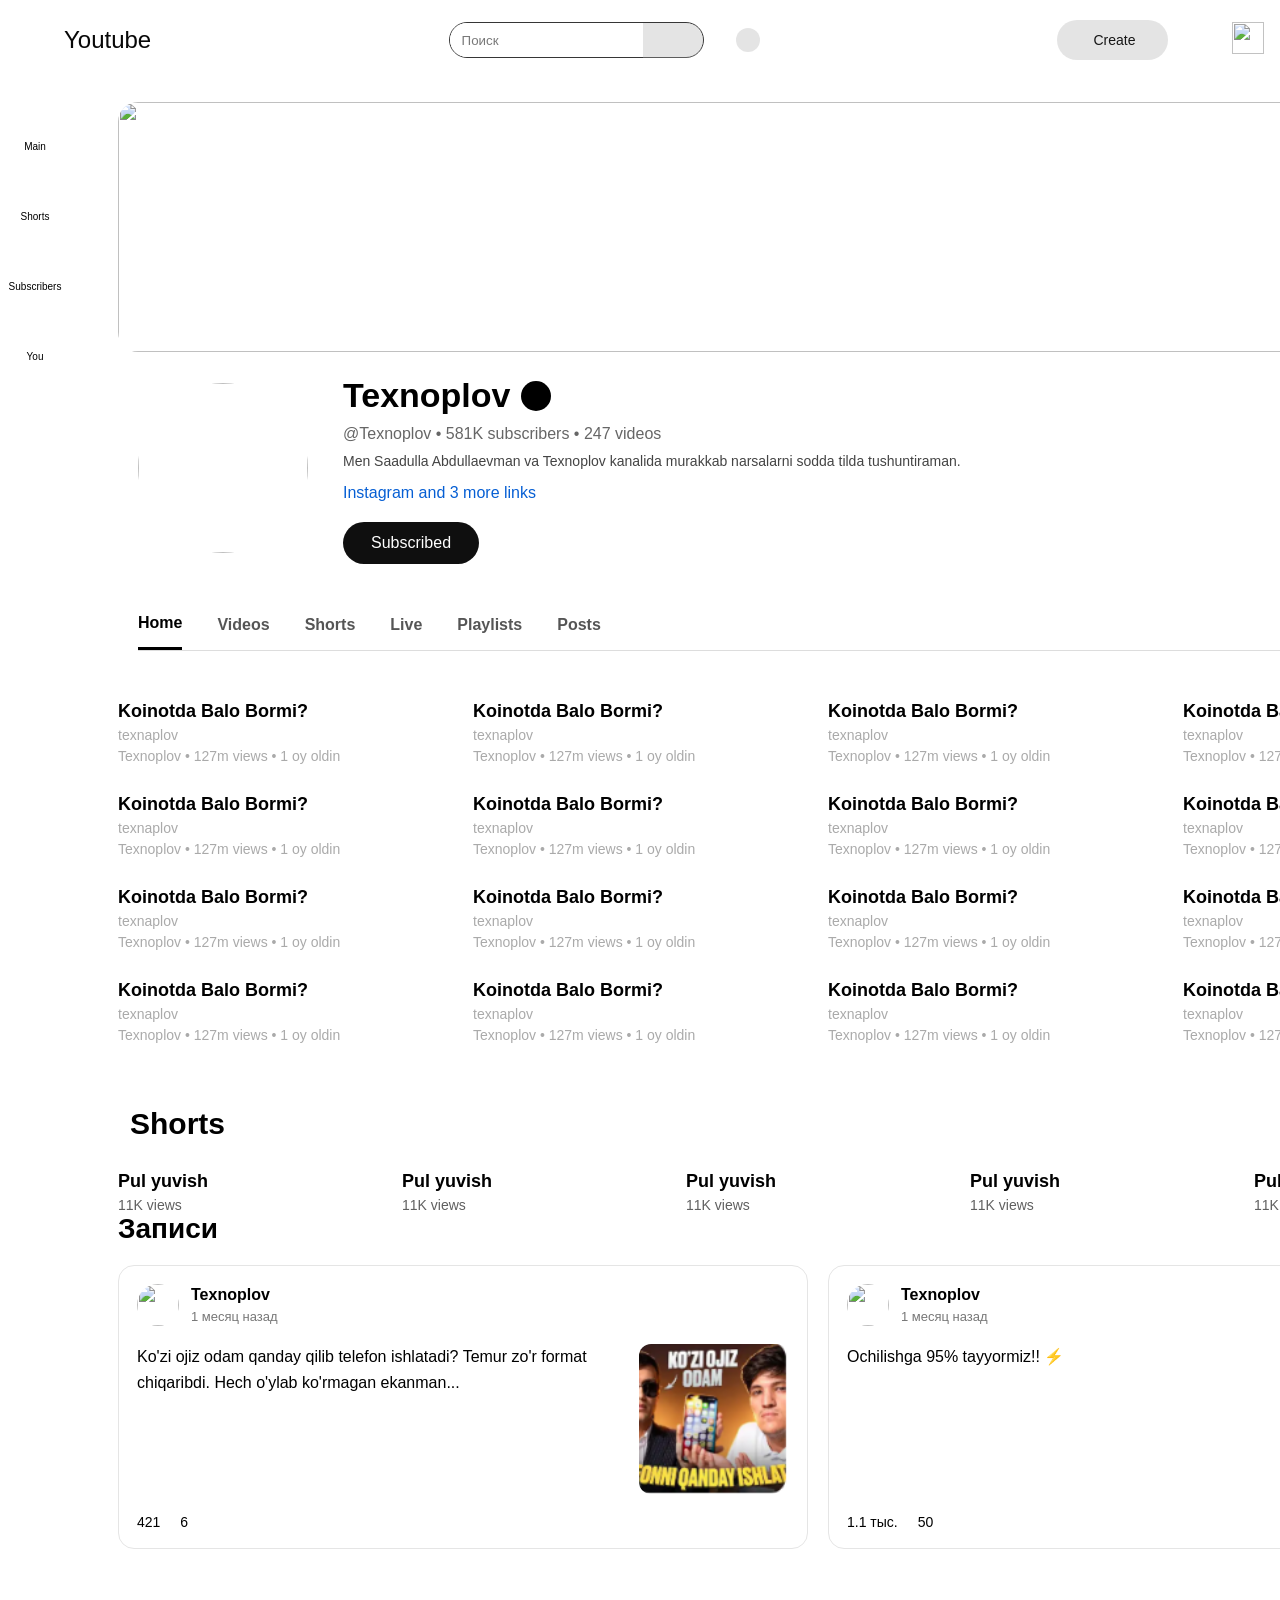
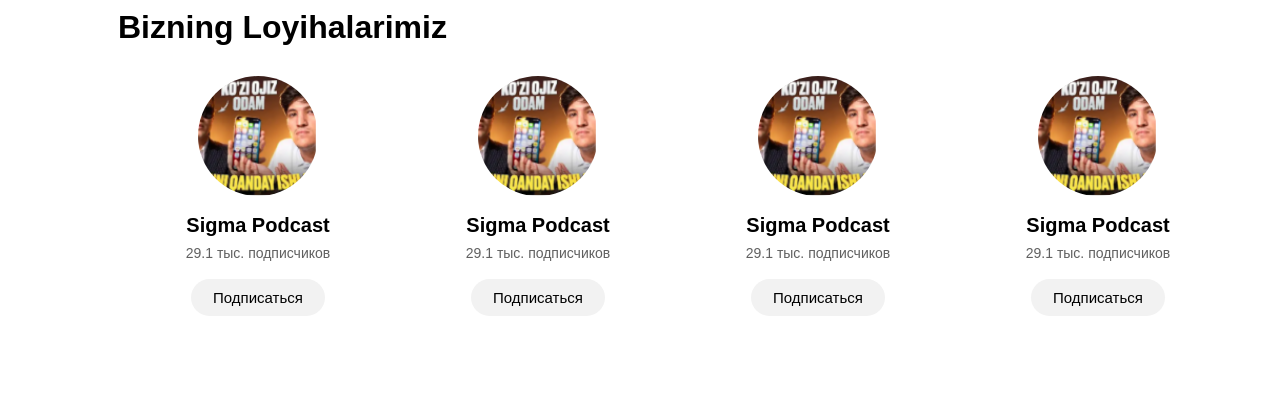
==== commit 4895442a: "Merge branch 'main' of https://github.com/xondamirmuminov/Youtube-Clone-AWS-31" ====
--- a/channel.html
+++ b/channel.html
@@ -17,39 +17,40 @@
     rel="stylesheet" />
 </head>
 
-<header>
-  <div class="header">
-    <div>
-      <i class="fa-solid fa-bars menu"></i>
-      <a href="index.html">
-        <i class="fa-brands fa-youtube youtube"></i>
-        Youtube
-      </a>
-    </div>
-    <div>
-      <div class="input">
-        <input type="search" placeholder="Поиск" />
+    <header>
+      <div class="header">
         <div>
-          <i class="fa-solid fa-keyboard keyboard"></i>
-          <i class="fa-solid fa-magnifying-glass search"></i>
-        </div>
-      </div>
-      <i class="fa-solid fa-microphone microphone"></i>
-    </div>
-    <div>
-      <button class="create">
-        <i class="fa-solid fa-plus plus"></i>
-        <p>Create</p>
-      </button>
-      <i class="fa-regular fa-bell"></i>
-      <div class="profile">
-        <img
-          src="https://static.vecteezy.com/system/resources/thumbnails/030/504/836/small/avatar-account-flat-isolated-on-transparent-background-for-graphic-and-web-design-default-social-media-profile-photo-symbol-profile-and-people-silhouette-user-icon-vector.jpg"
-          alt="" />
-      </div>
-    </div>
-  </div>
-</header>
+          <i class="fa-solid fa-bars menu"></i>
+          <a href="index.html">
+            <i class="fa-brands fa-youtube youtube"></i>
+            Youtube
+          </a>
+        </div>
+        <div>
+          <div class="input">
+            <input type="search" placeholder="Поиск" />
+            <div>
+              <i class="fa-solid fa-keyboard keyboard"></i>
+              <i class="fa-solid fa-magnifying-glass search"></i>
+            </div>
+          </div>
+          <i class="fa-solid fa-microphone microphone"></i>
+        </div>
+        <div>
+          <button class="create">
+            <i class="fa-solid fa-plus plus"></i>
+            <p>Create</p>
+          </button>
+          <i class="fa-regular fa-bell"></i>
+          <div class="profile">
+            <img
+              src="https://static.vecteezy.com/system/resources/thumbnails/030/504/836/small/avatar-account-flat-isolated-on-transparent-background-for-graphic-and-web-design-default-social-media-profile-photo-symbol-profile-and-people-silhouette-user-icon-vector.jpg"
+              alt=""
+            />
+          </div>
+        </div>
+      </div>
+    </header>
 
 <main>
   <aside>
--- a/chennel.css
+++ b/chennel.css
@@ -12,23 +12,22 @@
 :root {
   --header-height: 80px;
 }
-.banner {
-  max-width: 1228px;
-  max-height: 250px;
-}
-.banner img {
-  width: 100%;
-  height: 100%;
+
+.container {
+  display: flex;
+  flex-wrap: wrap;
+  flex-direction: column;
 }
 
 .header {
   top: 0;
   left: 0;
   width: 100%;
-  display: flex;
-  opacity: 0.977;
+  opacity: 0.97;
+  display: flex;
   position: fixed;
   align-items: center;
+  padding-inline: 16px;
   background-color: white;
   height: var(--header-height);
   justify-content: space-between;
@@ -42,7 +41,7 @@
 }
 
 .header a {
-  font-size: 30px;
+  font-size: 24px;
   color: black;
   text-decoration: none;
 }
@@ -65,10 +64,10 @@
 }
 
 .search {
+  height: 35px;
+  min-width: 60px;
   font-size: 17px;
   padding-top: 8px;
-  height: 35px;
-  min-width: 60px;
   background-color: #aaaaaa52;
   border-top-right-radius: 100px;
   border-bottom-right-radius: 100px;
@@ -79,24 +78,27 @@
 }
 
 .input {
-  width: 414px;
+  width: 120%;
+  height: 36px;
+  display: flex;
+  min-width: 130px;
+  border-radius: 50px;
+  align-items: center;
+  border: 1px solid #303030;
+}
+
+input {
+  width: 100%;
   height: 100%;
-  display: flex;
-  border-radius: 50px;
-  align-items: center;
-  border: 1px solid #303030;
-}
-
-input {
-  width: 390px;
   border: none;
   outline: none;
   padding: 0px 12px;
+  border-radius: 50px;
 }
 
 .header img {
-  width: 50px;
-  height: 45px;
+  width: 32px;
+  height: 32px;
 }
 
 .menu:hover {
@@ -139,7 +141,7 @@
 }
 
 .fa-bell {
-  font-size: 28px;
+  font-size: 18px;
 }
 
 aside {
